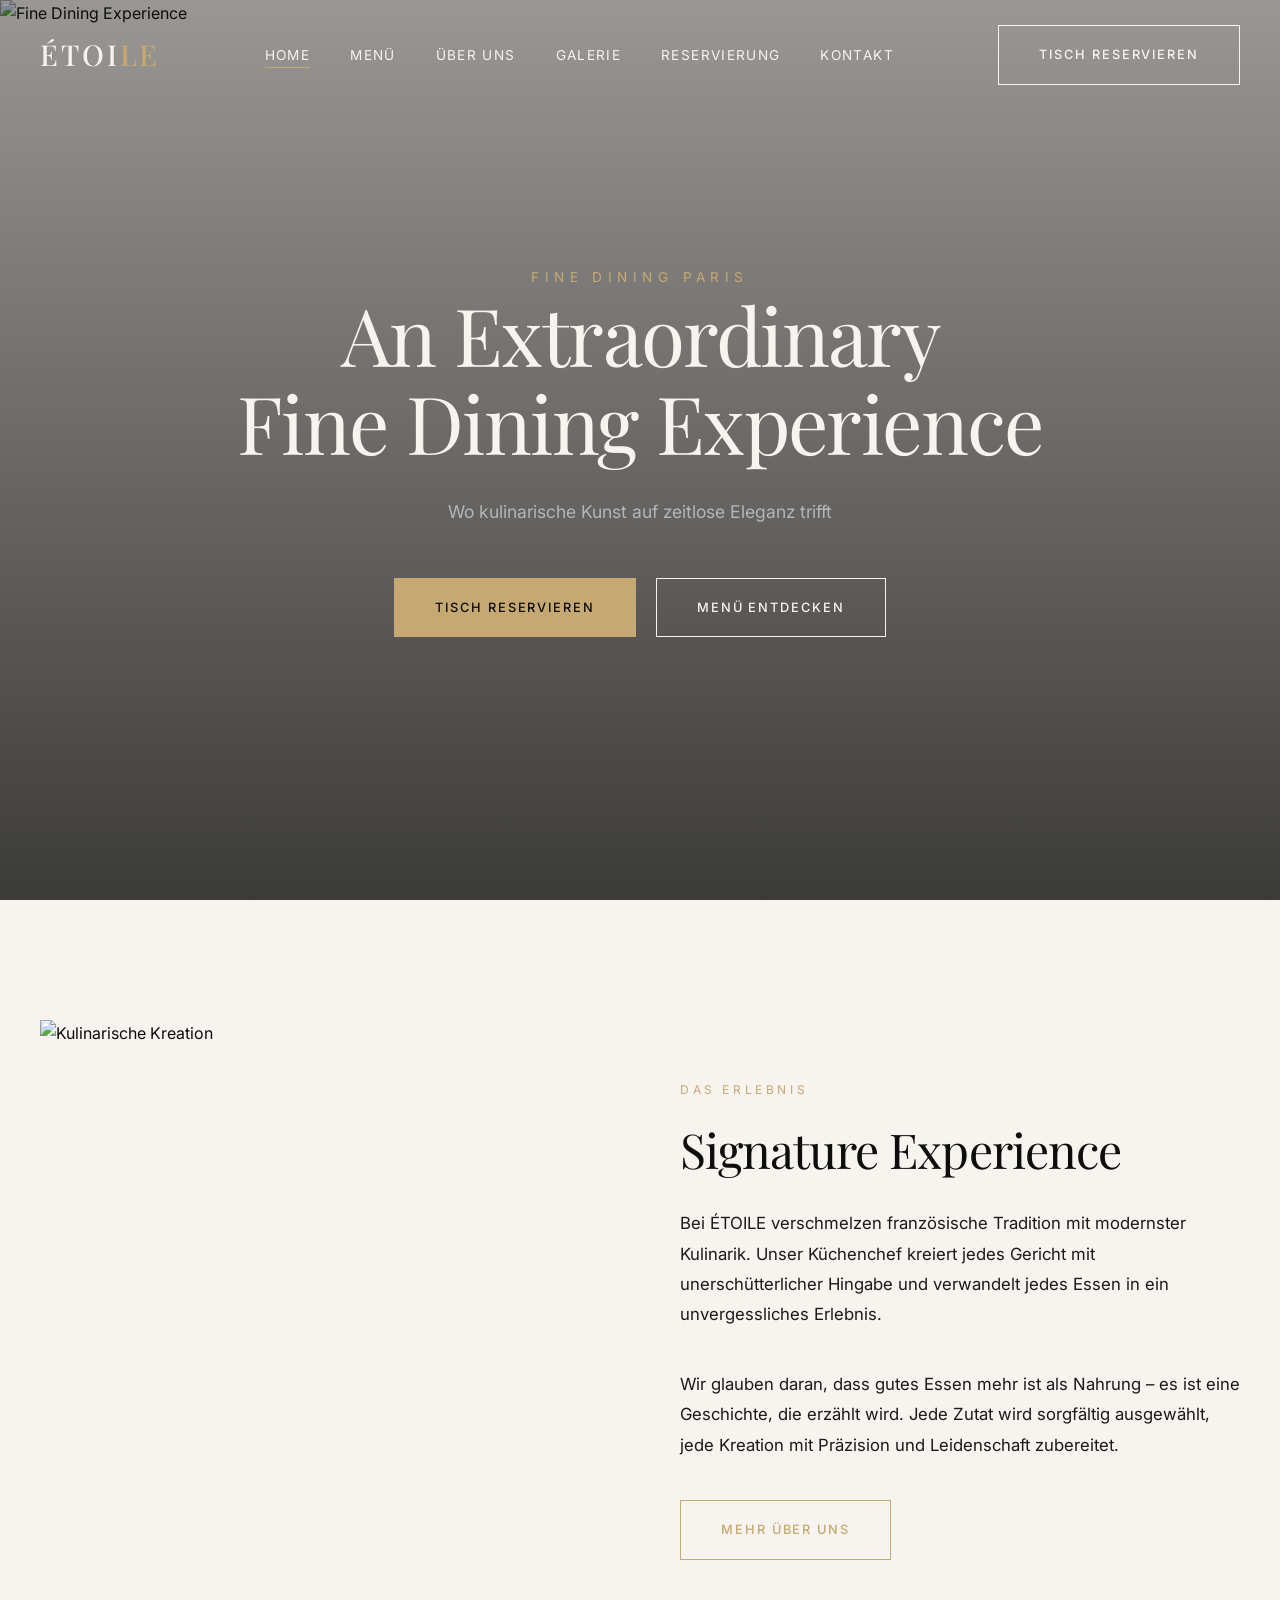
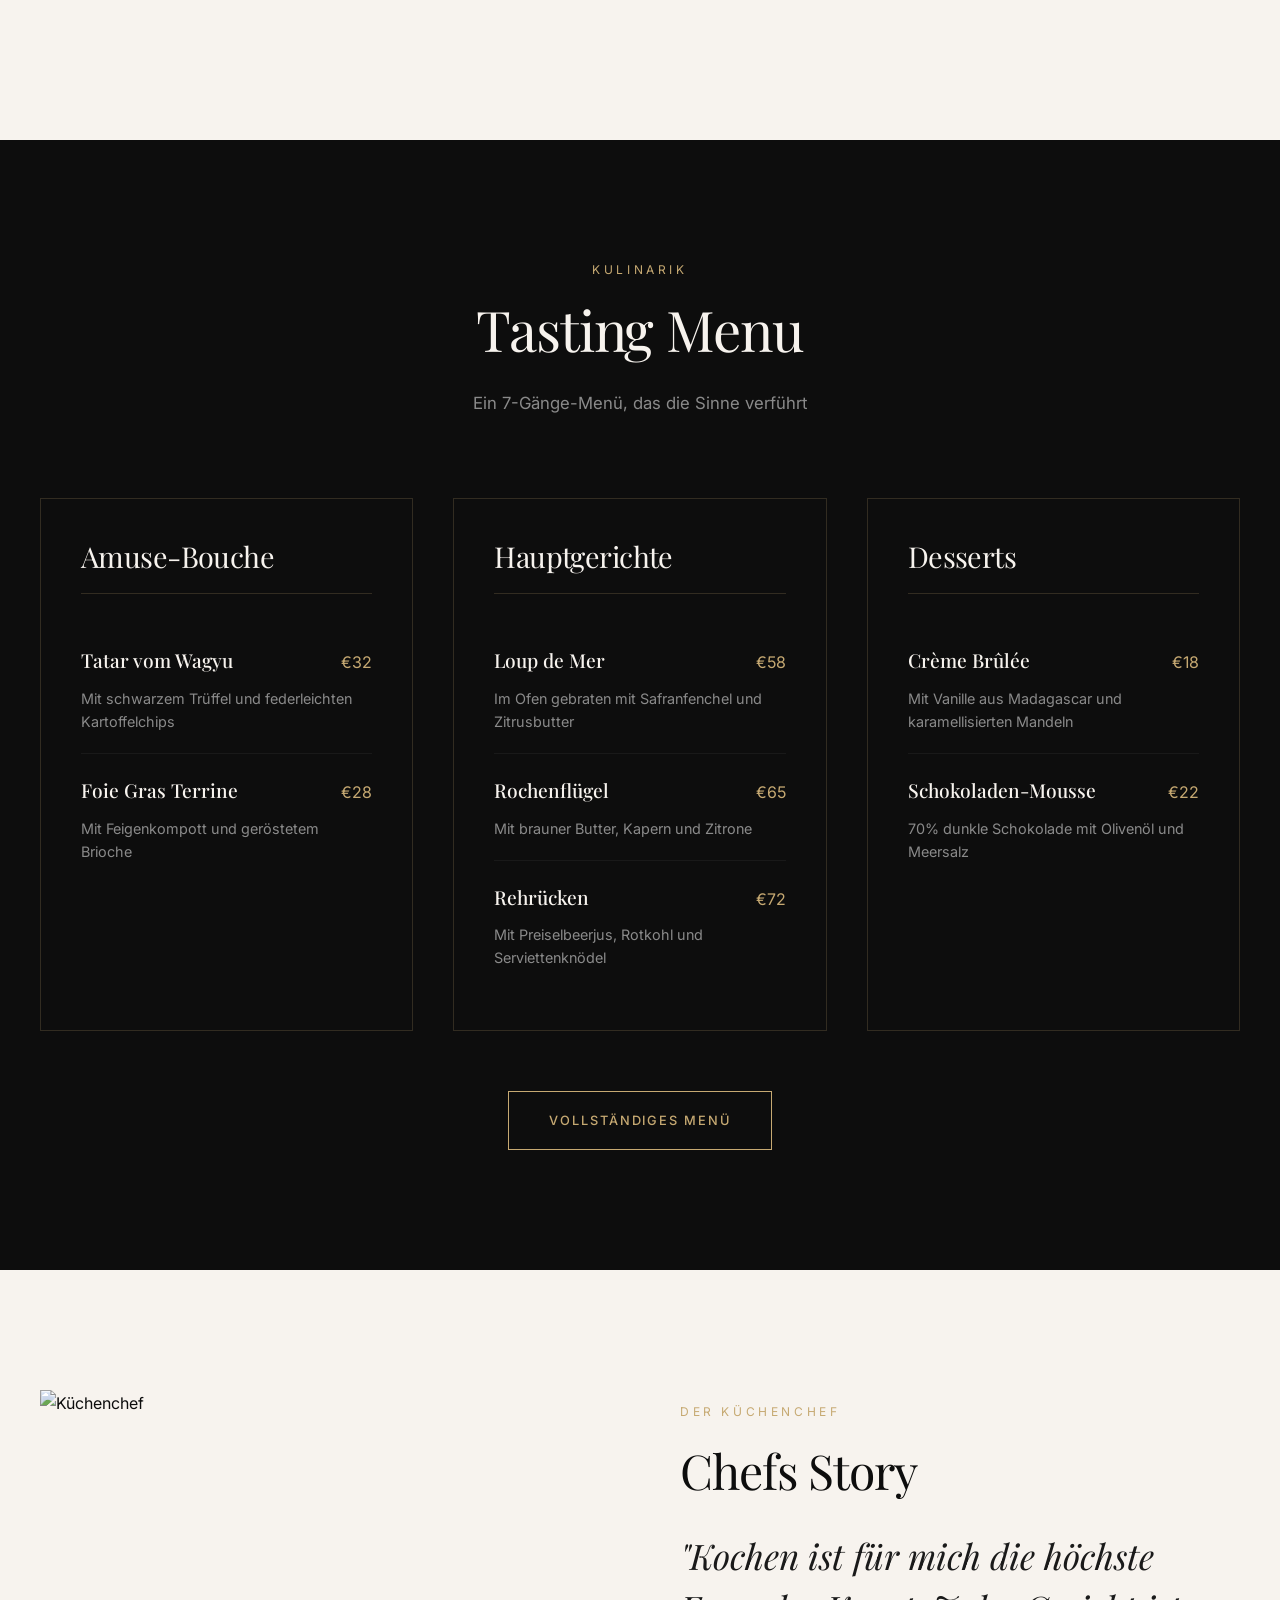
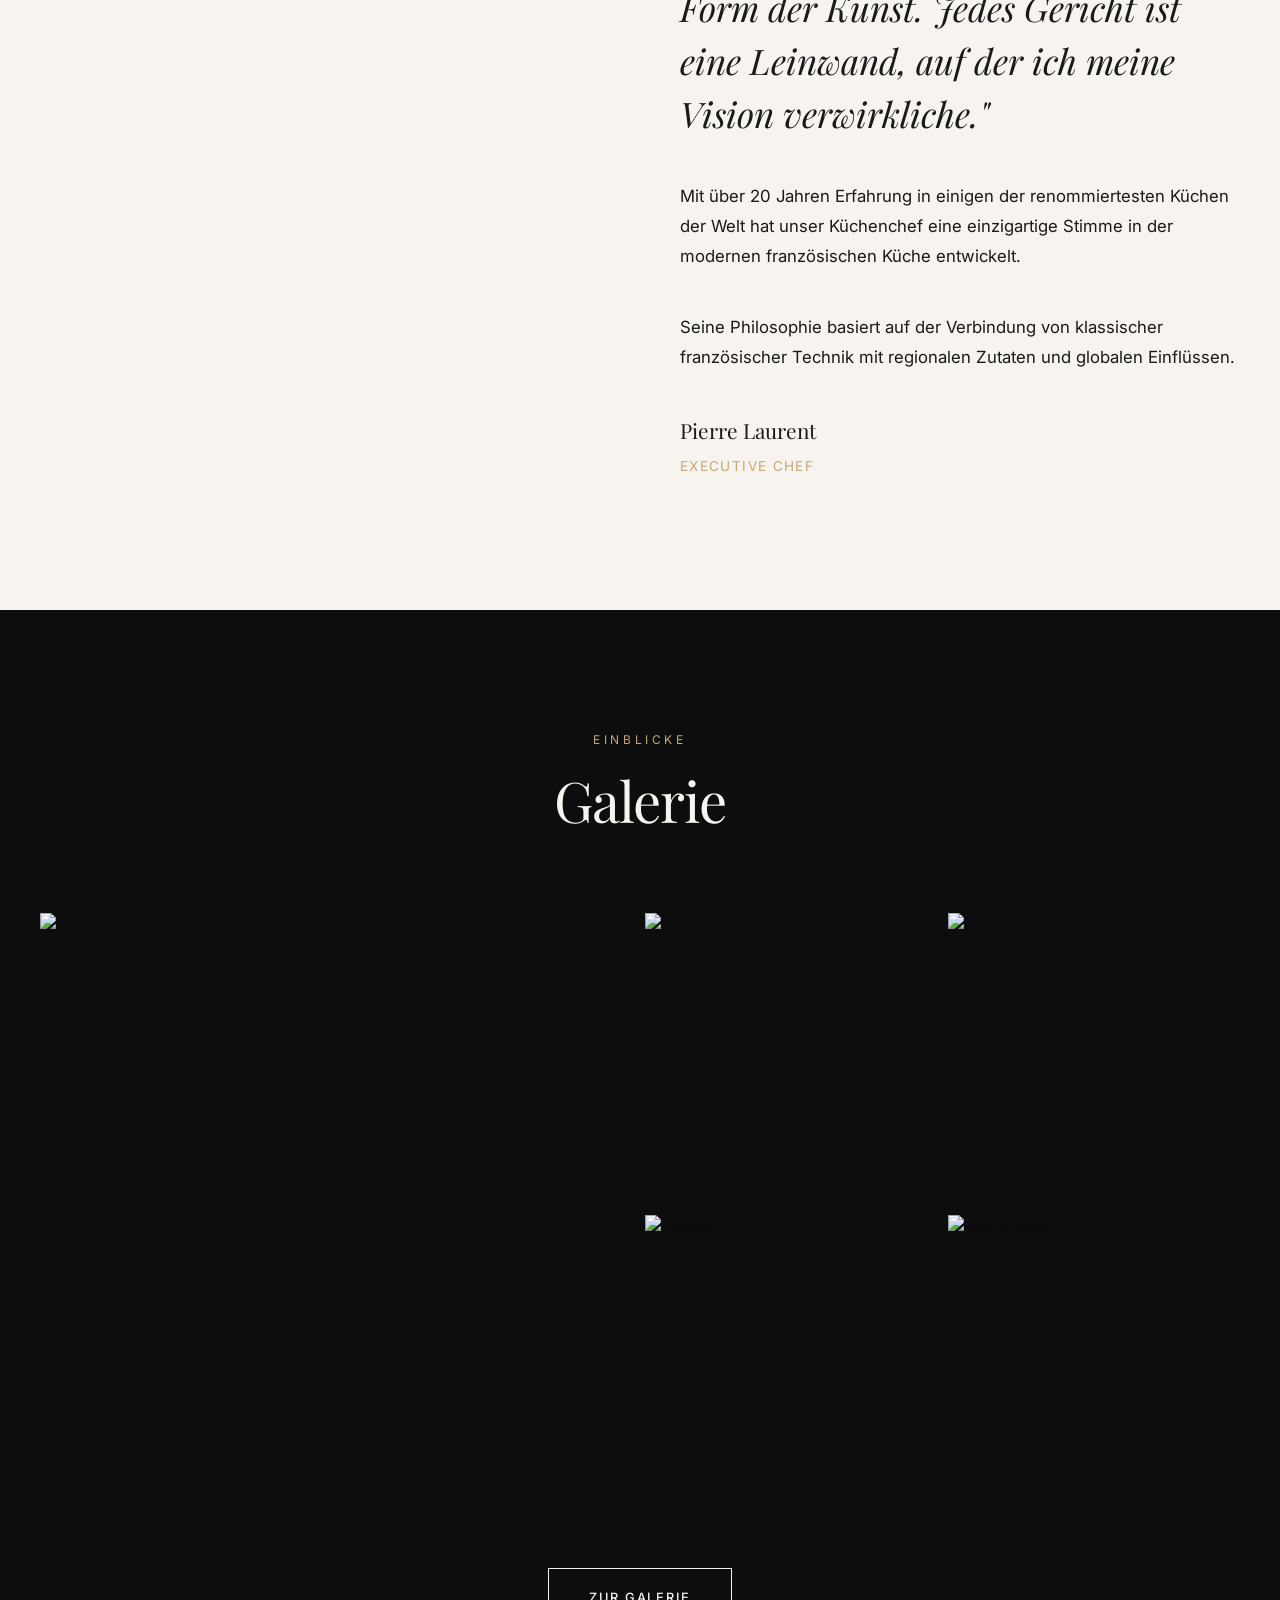
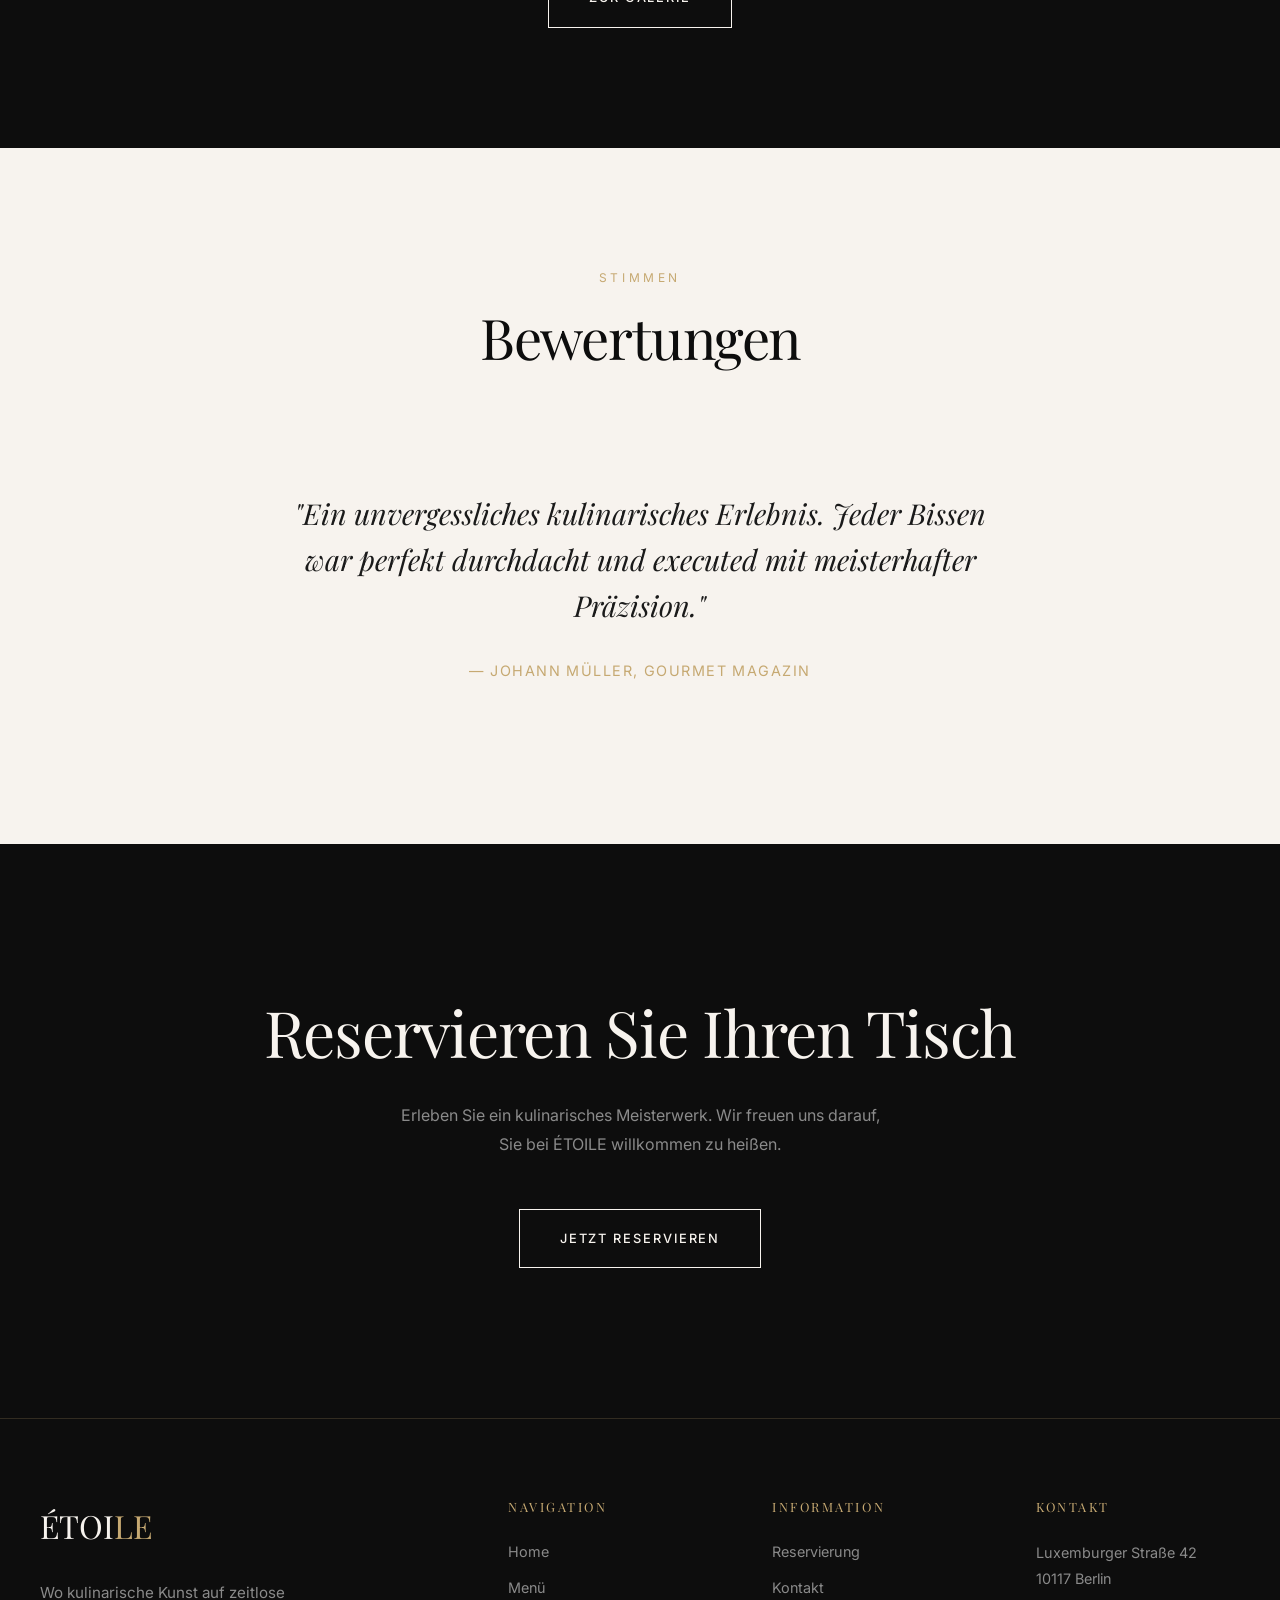
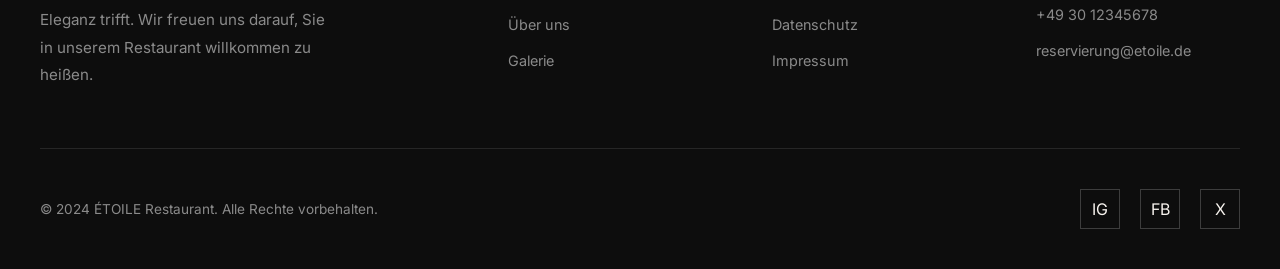
==== index.html @ 7e4360a0 "Initial commit - ÉTOILE Fine Dining Website" ====
<!DOCTYPE html>
<html lang="de">
<head>
  <meta charset="UTF-8">
  <meta name="viewport" content="width=device-width, initial-scale=1.0">
  <title>ÉTOILE | Fine Dining Restaurant</title>
  <meta name="description" content="Erleben Sie ein außergewöhnliches kulinarisches Erlebnis bei ÉTOILE - dem ultimativen Fine Dining Restaurant.">
  <link rel="stylesheet" href="css/style.css">
  <link rel="icon" href="data:image/svg+xml,<svg xmlns='http://www.w3.org/2000/svg' viewBox='0 0 100 100'><text y='.9em' font-size='90'>⭐</text></svg>">
</head>
<body>
  <!-- Navigation -->
  <nav class="nav">
    <div class="container">
      <div class="nav-inner">
        <a href="index.html" class="nav-logo">ÉTOI<span>LE</span></a>
        <ul class="nav-links">
          <li><a href="index.html" class="active">Home</a></li>
          <li><a href="menu.html">Menü</a></li>
          <li><a href="about.html">Über uns</a></li>
          <li><a href="gallery.html">Galerie</a></li>
          <li><a href="reservation.html">Reservierung</a></li>
          <li><a href="contact.html">Kontakt</a></li>
        </ul>
        <div class="nav-cta">
          <a href="reservation.html" class="btn btn-outline-light">Tisch reservieren</a>
          <button class="nav-toggle" aria-label="Menü öffnen">
            <span></span>
            <span></span>
            <span></span>
          </button>
        </div>
      </div>
    </div>
  </nav>

  <!-- Hero Section -->
  <section class="hero">
    <div class="hero-bg">
      <img src="https://images.unsplash.com/photo-1414235077428-338989a2e8c0?w=1920&q=80" alt="Fine Dining Experience">
      <div class="hero-overlay"></div>
    </div>
    <div class="hero-content">
      <span class="hero-subtitle">Fine Dining Paris</span>
      <h1 class="hero-title">An Extraordinary<br>Fine Dining Experience</h1>
      <p class="hero-text">Wo kulinarische Kunst auf zeitlose Eleganz trifft</p>
      <div class="hero-buttons">
        <a href="reservation.html" class="btn btn-primary">Tisch reservieren</a>
        <a href="menu.html" class="btn btn-outline-light">Menü entdecken</a>
      </div>
    </div>
  </section>

  <!-- Signature Experience Section -->
  <section class="signature section">
    <div class="container">
      <div class="signature-grid">
        <div class="signature-image fade-in">
          <img src="https://images.unsplash.com/photo-1559339352-11d035aa65de?w=800&q=80" alt="Kulinarische Kreation">
        </div>
        <div class="signature-content">
          <span class="signature-label fade-in stagger-1">Das Erlebnis</span>
          <h2 class="signature-title fade-in stagger-2">Signature Experience</h2>
          <p class="signature-text fade-in stagger-3">
            Bei ÉTOILE verschmelzen französische Tradition mit modernster Kulinarik. 
            Unser Küchenchef kreiert jedes Gericht mit unerschütterlicher Hingabe 
            und verwandelt jedes Essen in ein unvergessliches Erlebnis.
          </p>
          <p class="signature-text fade-in stagger-4">
            Wir glauben daran, dass gutes Essen mehr ist als Nahrung – es ist 
            eine Geschichte, die erzählt wird. Jede Zutat wird sorgfältig ausgewählt, 
            jede Kreation mit Präzision und Leidenschaft zubereitet.
          </p>
          <a href="about.html" class="btn btn-outline fade-in stagger-5">Mehr über uns</a>
        </div>
      </div>
    </div>
  </section>

  <!-- Tasting Menu Section -->
  <section class="menu-section section">
    <div class="container">
      <div class="section-header">
        <span class="section-label">Kulinarik</span>
        <h2 class="section-title">Tasting Menu</h2>
        <p class="section-desc">Ein 7-Gänge-Menü, das die Sinne verführt</p>
      </div>
      <div class="menu-grid">
        <div class="menu-category fade-in">
          <h3 class="menu-category-title">Amuse-Bouche</h3>
          <div class="menu-item">
            <div class="menu-item-header">
              <span class="menu-item-name">Tatar vom Wagyu</span>
              <span class="menu-item-price">€32</span>
            </div>
            <p class="menu-item-desc">Mit schwarzem Trüffel und federleichten Kartoffelchips</p>
          </div>
          <div class="menu-item">
            <div class="menu-item-header">
              <span class="menu-item-name">Foie Gras Terrine</span>
              <span class="menu-item-price">€28</span>
            </div>
            <p class="menu-item-desc">Mit Feigenkompott und geröstetem Brioche</p>
          </div>
        </div>
        <div class="menu-category fade-in stagger-1">
          <h3 class="menu-category-title">Hauptgerichte</h3>
          <div class="menu-item">
            <div class="menu-item-header">
              <span class="menu-item-name">Loup de Mer</span>
              <span class="menu-item-price">€58</span>
            </div>
            <p class="menu-item-desc">Im Ofen gebraten mit Safranfenchel und Zitrusbutter</p>
          </div>
          <div class="menu-item">
            <div class="menu-item-header">
              <span class="menu-item-name">Rochenflügel</span>
              <span class="menu-item-price">€65</span>
            </div>
            <p class="menu-item-desc">Mit brauner Butter, Kapern und Zitrone</p>
          </div>
          <div class="menu-item">
            <div class="menu-item-header">
              <span class="menu-item-name">Rehrücken</span>
              <span class="menu-item-price">€72</span>
            </div>
            <p class="menu-item-desc">Mit Preiselbeerjus, Rotkohl und Serviettenknödel</p>
          </div>
        </div>
        <div class="menu-category fade-in stagger-2">
          <h3 class="menu-category-title">Desserts</h3>
          <div class="menu-item">
            <div class="menu-item-header">
              <span class="menu-item-name">Crème Brûlée</span>
              <span class="menu-item-price">€18</span>
            </div>
            <p class="menu-item-desc">Mit Vanille aus Madagascar und karamellisierten Mandeln</p>
          </div>
          <div class="menu-item">
            <div class="menu-item-header">
              <span class="menu-item-name">Schokoladen-Mousse</span>
              <span class="menu-item-price">€22</span>
            </div>
            <p class="menu-item-desc">70% dunkle Schokolade mit Olivenöl und Meersalz</p>
          </div>
        </div>
      </div>
      <div class="text-center" style="margin-top: 60px;">
        <a href="menu.html" class="btn btn-outline">Vollständiges Menü</a>
      </div>
    </div>
  </section>

  <!-- Chef's Story Section -->
  <section class="chef section">
    <div class="container">
      <div class="chef-grid">
        <div class="chef-image fade-in">
          <img src="https://images.unsplash.com/photo-1577219491135-ce391730fb2c?w=800&q=80" alt="Küchenchef">
        </div>
        <div class="chef-content">
          <span class="signature-label fade-in stagger-1">Der Küchenchef</span>
          <h2 class="signature-title fade-in stagger-2">Chefs Story</h2>
          <blockquote class="chef-quote fade-in stagger-3">
            "Kochen ist für mich die höchste Form der Kunst. Jedes Gericht ist 
            eine Leinwand, auf der ich meine Vision verwirkliche."
          </blockquote>
          <p class="signature-text fade-in stagger-4">
            Mit über 20 Jahren Erfahrung in einigen der renommiertesten 
            Küchen der Welt hat unser Küchenchef eine einzigartige Stimme 
            in der modernen französischen Küche entwickelt.
          </p>
          <p class="signature-text fade-in stagger-5">
            Seine Philosophie basiert auf der Verbindung von klassischer 
            französischer Technik mit regionalen Zutaten und globalen Einflüssen.
          </p>
          <div class="fade-in stagger-5">
            <p class="chef-name">Pierre Laurent</p>
            <p class="chef-title">Executive Chef</p>
          </div>
        </div>
      </div>
    </div>
  </section>

  <!-- Gallery Preview Section -->
  <section class="gallery-preview section">
    <div class="container">
      <div class="section-header">
        <span class="section-label">Einblicke</span>
        <h2 class="section-title" style="color: var(--color-cream);">Galerie</h2>
      </div>
      <div class="gallery-grid">
        <div class="gallery-item fade-in">
          <img src="https://images.unsplash.com/photo-1504674900247-0877df9cc836?w=600&q=80" alt="Gourmet Gericht">
          <div class="gallery-overlay"></div>
        </div>
        <div class="gallery-item fade-in stagger-1">
          <img src="https://images.unsplash.com/photo-1467003909585-2f8a72700288?w=600&q=80" alt="Kulinarische Kreation">
          <div class="gallery-overlay"></div>
        </div>
        <div class="gallery-item fade-in stagger-2">
          <img src="https://images.unsplash.com/photo-1476224203421-9ac39bcb3327?w=600&q=80" alt="Restaurant Interior">
          <div class="gallery-overlay"></div>
        </div>
        <div class="gallery-item fade-in stagger-3">
          <img src="https://images.unsplash.com/photo-1482049016gy-87c7b0a0dce7?w=600&q=80" alt="Dessert">
          <div class="gallery-overlay"></div>
        </div>
        <div class="gallery-item fade-in stagger-4">
          <img src="https://images.unsplash.com/photo-1550966871-3ed3cdb5ed0c?w=600&q=80" alt="Weinauswahl">
          <div class="gallery-overlay"></div>
        </div>
      </div>
      <div class="text-center" style="margin-top: 60px;">
        <a href="gallery.html" class="btn btn-outline-light">Zur Galerie</a>
      </div>
    </div>
  </section>

  <!-- Testimonials Section -->
  <section class="testimonials section">
    <div class="container">
      <div class="section-header">
        <span class="section-label">Stimmen</span>
        <h2 class="section-title">Bewertungen</h2>
      </div>
      <div class="testimonial-slider">
        <div class="testimonial-item">
          <p class="testimonial-text">
            "Ein unvergessliches kulinarisches Erlebnis. Jeder Bissen war 
            perfekt durchdacht und executed mit meisterhafter Präzision."
          </p>
          <p class="testimonial-author">— Johann Müller, Gourmet Magazin</p>
        </div>
        <div class="testimonial-item">
          <p class="testimonial-text">
            "ÉTOILE setzt neue Maßstäbe in der deutschen Fine-Dining-Szene. 
            Die Kombination aus Tradition und Innovation ist beeindruckend."
          </p>
          <p class="testimonial-author">— Sarah Chen, Feinschmecker</p>
        </div>
        <div class="testimonial-item">
          <p class="testimonial-text">
            "Der beste Restaurantbesuch meines Lebens. Das Team um Pierre Laurent 
            versteht es, Gäste zu verzaubern."
          </p>
          <p class="testimonial-author">— Marcus Weber, Sterne-Kritiker</p>
        </div>
      </div>
    </div>
  </section>

  <!-- CTA Section -->
  <section class="cta-section">
    <div class="container">
      <div class="fade-in">
        <h2 class="cta-title">Reservieren Sie Ihren Tisch</h2>
        <p class="cta-text">
          Erleben Sie ein kulinarisches Meisterwerk. Wir freuen uns darauf, 
          Sie bei ÉTOILE willkommen zu heißen.
        </p>
        <a href="reservation.html" class="btn btn-outline-light">Jetzt reservieren</a>
      </div>
    </div>
  </section>

  <!-- Footer -->
  <footer class="footer">
    <div class="container">
      <div class="footer-grid">
        <div class="footer-about">
          <div class="footer-logo">ÉTOI<span>LE</span></div>
          <p class="footer-desc">
            Wo kulinarische Kunst auf zeitlose Eleganz trifft. Wir freuen 
            uns darauf, Sie in unserem Restaurant willkommen zu heißen.
          </p>
        </div>
        <div class="footer-links">
          <h4 class="footer-title">Navigation</h4>
          <ul>
            <li><a href="index.html">Home</a></li>
            <li><a href="menu.html">Menü</a></li>
            <li><a href="about.html">Über uns</a></li>
            <li><a href="gallery.html">Galerie</a></li>
          </ul>
        </div>
        <div class="footer-links">
          <h4 class="footer-title">Information</h4>
          <ul>
            <li><a href="reservation.html">Reservierung</a></li>
            <li><a href="contact.html">Kontakt</a></li>
            <li><a href="#">Datenschutz</a></li>
            <li><a href="#">Impressum</a></li>
          </ul>
        </div>
        <div class="footer-contact">
          <h4 class="footer-title">Kontakt</h4>
          <p>Luxemburger Straße 42<br>10117 Berlin</p>
          <p>+49 30 12345678</p>
          <p>reservierung@etoile.de</p>
        </div>
      </div>
      <div class="footer-bottom">
        <p class="footer-copyright">© 2024 ÉTOILE Restaurant. Alle Rechte vorbehalten.</p>
        <div class="footer-social">
          <a href="#" aria-label="Instagram">IG</a>
          <a href="#" aria-label="Facebook">FB</a>
          <a href="#" aria-label="Twitter">X</a>
        </div>
      </div>
    </div>
  </footer>

  <script src="js/main.js"></script>
</body>
</html>
---- css/style.css ----
/* ============================================
   ÉTOILE - Luxury Fine Dining Restaurant
   Ultra-Premium Editorial Design
   ============================================ */

/* Google Fonts Import */
@import url('https://fonts.googleapis.com/css2?family=Cormorant+Garamond:ital,wght@0,300;0,400;0,500;0,600;0,700;1,400;1,500&family=Playfair+Display:ital,wght@0,400;0,500;0,600;0,700;1,400&family=Inter:wght@300;400;500;600&family=Manrope:wght@300;400;500;600&display=swap');

/* ============================================
   CSS VARIABLES
   ============================================ */
:root {
  /* Colors */
  --color-cream: #F7F3EE;
  --color-black: #0D0D0D;
  --color-gold: #C6A972;
  --color-gold-light: #D4BC8E;
  --color-gold-dark: #A68B5B;
  --color-charcoal: #1A1A1A;
  --color-charcoal-light: #2A2A2A;
  --color-white: #FFFFFF;
  --color-gray: #8A8A8A;
  --color-gray-light: #B5B5B5;
  
  /* Typography */
  --font-headline: 'Playfair Display', 'Cormorant Garamond', Georgia, serif;
  --font-body: 'Inter', 'Manrope', sans-serif;
  
  /* Spacing */
  --section-padding: 120px;
  --section-padding-sm: 80px;
  --container-width: 1400px;
  --container-padding: 40px;
  
  /* Transitions */
  --transition-slow: 0.8s cubic-bezier(0.25, 0.46, 0.45, 0.94);
  --transition-medium: 0.5s cubic-bezier(0.25, 0.46, 0.45, 0.94);
  --transition-fast: 0.3s ease;
  
  /* Z-index */
  --z-nav: 1000;
  --z-overlay: 900;
  --z-modal: 800;
}

/* ============================================
   RESET & BASE
   ============================================ */
*, *::before, *::after {
  margin: 0;
  padding: 0;
  box-sizing: border-box;
}

html {
  scroll-behavior: smooth;
  font-size: 16px;
}

body {
  font-family: var(--font-body);
  background-color: var(--color-cream);
  color: var(--color-black);
  line-height: 1.7;
  font-weight: 400;
  overflow-x: hidden;
  -webkit-font-smoothing: antialiased;
  -moz-osx-font-smoothing: grayscale;
}

a {
  text-decoration: none;
  color: inherit;
  transition: var(--transition-fast);
}

ul, ol {
  list-style: none;
}

img {
  max-width: 100%;
  height: auto;
  display: block;
}

button, input, textarea, select {
  font-family: inherit;
  font-size: inherit;
  border: none;
  outline: none;
  background: none;
  cursor: pointer;
}

/* ============================================
   TYPOGRAPHY
   ============================================ */
h1, h2, h3, h4, h5, h6 {
  font-family: var(--font-headline);
  font-weight: 400;
  line-height: 1.2;
  letter-spacing: -0.02em;
}

h1 {
  font-size: clamp(3rem, 8vw, 6rem);
  font-weight: 400;
}

h2 {
  font-size: clamp(2rem, 5vw, 3.5rem);
}

h3 {
  font-size: clamp(1.5rem, 3vw, 2rem);
}

h4 {
  font-size: 1.5rem;
}

p {
  font-size: 1rem;
  line-height: 1.8;
  color: var(--color-charcoal);
}

.text-gold {
  color: var(--color-gold);
}

.text-center {
  text-align: center;
}

.text-uppercase {
  text-transform: uppercase;
  letter-spacing: 0.2em;
  font-size: 0.75rem;
  font-family: var(--font-body);
  font-weight: 500;
}

/* ============================================
   LAYOUT
   ============================================ */
.container {
  width: 100%;
  max-width: var(--container-width);
  margin: 0 auto;
  padding: 0 var(--container-padding);
}

.section {
  padding: var(--section-padding) 0;
  position: relative;
}

.section-dark {
  background-color: var(--color-black);
  color: var(--color-cream);
}

.section-dark p {
  color: var(--color-gray-light);
}

/* ============================================
   NAVIGATION
   ============================================ */
.nav {
  position: fixed;
  top: 0;
  left: 0;
  width: 100%;
  z-index: var(--z-nav);
  padding: 25px 0;
  transition: var(--transition-medium);
}

.nav.scrolled {
  background-color: rgba(13, 13, 13, 0.95);
  backdrop-filter: blur(20px);
  padding: 15px 0;
}

.nav-inner {
  display: flex;
  justify-content: space-between;
  align-items: center;
}

.nav-logo {
  font-family: var(--font-headline);
  font-size: 1.8rem;
  font-weight: 500;
  letter-spacing: 0.1em;
  color: var(--color-cream);
}

.nav-logo span {
  color: var(--color-gold);
}

.nav-links {
  display: flex;
  gap: 40px;
}

.nav-links a {
  color: var(--color-cream);
  font-size: 0.85rem;
  font-weight: 400;
  letter-spacing: 0.1em;
  text-transform: uppercase;
  position: relative;
  padding: 5px 0;
}

.nav-links a::after {
  content: '';
  position: absolute;
  bottom: 0;
  left: 0;
  width: 0;
  height: 1px;
  background-color: var(--color-gold);
  transition: var(--transition-medium);
}

.nav-links a:hover::after,
.nav-links a.active::after {
  width: 100%;
}

.nav-cta {
  display: flex;
  align-items: center;
  gap: 20px;
}

.nav-toggle {
  display: none;
  flex-direction: column;
  gap: 6px;
  padding: 10px;
}

.nav-toggle span {
  width: 25px;
  height: 1px;
  background-color: var(--color-cream);
  transition: var(--transition-fast);
}

/* ============================================
   BUTTONS
   ============================================ */
.btn {
  display: inline-flex;
  align-items: center;
  justify-content: center;
  padding: 18px 40px;
  font-size: 0.8rem;
  font-weight: 500;
  letter-spacing: 0.15em;
  text-transform: uppercase;
  border-radius: 0;
  transition: var(--transition-medium);
  position: relative;
  overflow: hidden;
}

.btn-primary {
  background-color: var(--color-gold);
  color: var(--color-black);
  border: 1px solid var(--color-gold);
}

.btn-primary:hover {
  background-color: transparent;
  color: var(--color-gold);
}

.btn-outline {
  background-color: transparent;
  color: var(--color-gold);
  border: 1px solid var(--color-gold);
}

.btn-outline:hover {
  background-color: var(--color-gold);
  color: var(--color-black);
}

.btn-outline-light {
  background-color: transparent;
  color: var(--color-cream);
  border: 1px solid var(--color-cream);
}

.btn-outline-light:hover {
  background-color: var(--color-cream);
  color: var(--color-black);
}

/* ============================================
   HERO SECTION
   ============================================ */
.hero {
  height: 100vh;
  min-height: 700px;
  position: relative;
  display: flex;
  align-items: center;
  justify-content: center;
  overflow: hidden;
}

.hero-bg {
  position: absolute;
  top: 0;
  left: 0;
  width: 100%;
  height: 100%;
  z-index: -1;
}

.hero-bg img {
  width: 100%;
  height: 100%;
  object-fit: cover;
}

.hero-overlay {
  position: absolute;
  top: 0;
  left: 0;
  width: 100%;
  height: 100%;
  background: linear-gradient(
    180deg,
    rgba(13, 13, 13, 0.4) 0%,
    rgba(13, 13, 13, 0.6) 50%,
    rgba(13, 13, 13, 0.8) 100%
  );
}

.hero-content {
  text-align: center;
  color: var(--color-cream);
  max-width: 900px;
  padding: 0 20px;
}

.hero-subtitle {
  font-size: 0.85rem;
  letter-spacing: 0.4em;
  text-transform: uppercase;
  color: var(--color-gold);
  margin-bottom: 20px;
  opacity: 0;
  transform: translateY(30px);
  animation: fadeInUp 1s ease forwards;
  animation-delay: 0.3s;
}

.hero-title {
  font-size: clamp(2.5rem, 7vw, 5rem);
  font-weight: 400;
  line-height: 1.1;
  margin-bottom: 30px;
  opacity: 0;
  transform: translateY(30px);
  animation: fadeInUp 1s ease forwards;
  animation-delay: 0.5s;
}

.hero-text {
  font-size: 1.1rem;
  color: var(--color-gray-light);
  margin-bottom: 50px;
  opacity: 0;
  transform: translateY(30px);
  animation: fadeInUp 1s ease forwards;
  animation-delay: 0.7s;
}

.hero-buttons {
  display: flex;
  gap: 20px;
  justify-content: center;
  opacity: 0;
  transform: translateY(30px);
  animation: fadeInUp 1s ease forwards;
  animation-delay: 0.9s;
}

@keyframes fadeInUp {
  to {
    opacity: 1;
    transform: translateY(0);
  }
}

/* ============================================
   SECTION HEADERS
   ============================================ */
.section-header {
  text-align: center;
  max-width: 700px;
  margin: 0 auto 80px;
}

.section-label {
  font-size: 0.75rem;
  letter-spacing: 0.3em;
  text-transform: uppercase;
  color: var(--color-gold);
  margin-bottom: 15px;
  display: block;
}

.section-title {
  margin-bottom: 25px;
}

.section-desc {
  color: var(--color-gray);
  font-size: 1.05rem;
}

/* ============================================
   DIVIDER
   ============================================ */
.divider {
  width: 60px;
  height: 1px;
  background-color: var(--color-gold);
  margin: 30px auto;
}

.divider-light {
  background-color: rgba(198, 169, 114, 0.3);
}

/* ============================================
   SIGNATURE EXPERIENCE
   ============================================ */
.signature {
  background-color: var(--color-cream);
}

.signature-grid {
  display: grid;
  grid-template-columns: 1fr 1fr;
  gap: 80px;
  align-items: center;
}

.signature-image {
  position: relative;
  overflow: hidden;
}

.signature-image img {
  width: 100%;
  height: 600px;
  object-fit: cover;
  transition: var(--transition-slow);
}

.signature-image:hover img {
  transform: scale(1.05);
}

.signature-content {
  padding: 40px 0;
}

.signature-label {
  font-size: 0.75rem;
  letter-spacing: 0.3em;
  text-transform: uppercase;
  color: var(--color-gold);
  margin-bottom: 20px;
  display: block;
}

.signature-title {
  font-size: clamp(2rem, 4vw, 3rem);
  margin-bottom: 30px;
}

.signature-text {
  color: var(--color-charcoal);
  margin-bottom: 40px;
  font-size: 1.05rem;
}

/* ============================================
   MENU SECTION
   ============================================ */
.menu-section {
  background-color: var(--color-black);
  color: var(--color-cream);
}

.menu-grid {
  display: grid;
  grid-template-columns: repeat(3, 1fr);
  gap: 40px;
}

.menu-category {
  padding: 40px;
  border: 1px solid rgba(198, 169, 114, 0.2);
  transition: var(--transition-medium);
}

.menu-category:hover {
  border-color: var(--color-gold);
}

.menu-category-title {
  font-family: var(--font-headline);
  font-size: 1.8rem;
  margin-bottom: 30px;
  padding-bottom: 20px;
  border-bottom: 1px solid rgba(198, 169, 114, 0.2);
}

.menu-item {
  padding: 20px 0;
  border-bottom: 1px solid rgba(255, 255, 255, 0.05);
}

.menu-item:last-child {
  border-bottom: none;
}

.menu-item-header {
  display: flex;
  justify-content: space-between;
  align-items: baseline;
  margin-bottom: 10px;
}

.menu-item-name {
  font-family: var(--font-headline);
  font-size: 1.2rem;
  font-weight: 500;
}

.menu-item-price {
  color: var(--color-gold);
  font-size: 1rem;
}

.menu-item-desc {
  font-size: 0.9rem;
  color: var(--color-gray);
  line-height: 1.6;
}

/* ============================================
   CHEF SECTION
   ============================================ */
.chef {
  background-color: var(--color-cream);
}

.chef-grid {
  display: grid;
  grid-template-columns: 1fr 1fr;
  gap: 80px;
  align-items: center;
}

.chef-image {
  position: relative;
}

.chef-image img {
  width: 100%;
  height: 700px;
  object-fit: cover;
  filter: grayscale(30%);
}

.chef-quote {
  font-family: var(--font-headline);
  font-size: clamp(1.5rem, 3vw, 2.2rem);
  font-style: italic;
  line-height: 1.5;
  margin-bottom: 40px;
  color: var(--color-charcoal);
}

.chef-name {
  font-family: var(--font-headline);
  font-size: 1.3rem;
  margin-bottom: 5px;
}

.chef-title {
  font-size: 0.85rem;
  color: var(--color-gold);
  letter-spacing: 0.1em;
  text-transform: uppercase;
}

/* ============================================
   GALLERY PREVIEW
   ============================================ */
.gallery-preview {
  background-color: var(--color-black);
}

.gallery-grid {
  display: grid;
  grid-template-columns: repeat(4, 1fr);
  gap: 10px;
}

.gallery-item {
  position: relative;
  overflow: hidden;
  aspect-ratio: 1;
}

.gallery-item:nth-child(1) {
  grid-column: span 2;
  grid-row: span 2;
}

.gallery-item img {
  width: 100%;
  height: 100%;
  object-fit: cover;
  transition: var(--transition-slow);
}

.gallery-item:hover img {
  transform: scale(1.1);
}

.gallery-overlay {
  position: absolute;
  top: 0;
  left: 0;
  width: 100%;
  height: 100%;
  background: rgba(13, 13, 13, 0.5);
  opacity: 0;
  transition: var(--transition-medium);
}

.gallery-item:hover .gallery-overlay {
  opacity: 1;
}

/* ============================================
   TESTIMONIALS
   ============================================ */
.testimonials {
  background-color: var(--color-cream);
}

.testimonial-slider {
  max-width: 800px;
  margin: 0 auto;
  text-align: center;
}

.testimonial-item {
  padding: 40px;
}

.testimonial-text {
  font-family: var(--font-headline);
  font-size: clamp(1.3rem, 2.5vw, 1.8rem);
  font-style: italic;
  line-height: 1.6;
  margin-bottom: 30px;
  color: var(--color-charcoal);
}

.testimonial-author {
  font-size: 0.9rem;
  color: var(--color-gold);
  letter-spacing: 0.1em;
  text-transform: uppercase;
}

/* ============================================
   CTA SECTION
   ============================================ */
.cta-section {
  background-color: var(--color-black);
  color: var(--color-cream);
  text-align: center;
  padding: 150px 0;
}

.cta-title {
  font-size: clamp(2.5rem, 5vw, 4rem);
  margin-bottom: 30px;
}

.cta-text {
  color: var(--color-gray);
  margin-bottom: 50px;
  max-width: 500px;
  margin-left: auto;
  margin-right: auto;
}

/* ============================================
   FOOTER
   ============================================ */
.footer {
  background-color: var(--color-black);
  color: var(--color-cream);
  padding: 80px 0 40px;
  border-top: 1px solid rgba(198, 169, 114, 0.2);
}

.footer-grid {
  display: grid;
  grid-template-columns: 2fr 1fr 1fr 1fr;
  gap: 60px;
  margin-bottom: 60px;
}

.footer-logo {
  font-family: var(--font-headline);
  font-size: 2rem;
  margin-bottom: 25px;
}

.footer-logo span {
  color: var(--color-gold);
}

.footer-desc {
  color: var(--color-gray);
  font-size: 0.95rem;
  line-height: 1.8;
  max-width: 300px;
}

.footer-title {
  font-size: 0.8rem;
  letter-spacing: 0.2em;
  text-transform: uppercase;
  color: var(--color-gold);
  margin-bottom: 25px;
}

.footer-links a {
  display: block;
  color: var(--color-gray);
  font-size: 0.9rem;
  margin-bottom: 12px;
}

.footer-links a:hover {
  color: var(--color-cream);
}

.footer-contact p {
  color: var(--color-gray);
  font-size: 0.9rem;
  margin-bottom: 10px;
}

.footer-bottom {
  padding-top: 40px;
  border-top: 1px solid rgba(255, 255, 255, 0.1);
  display: flex;
  justify-content: space-between;
  align-items: center;
}

.footer-copyright {
  color: var(--color-gray);
  font-size: 0.85rem;
}

.footer-social {
  display: flex;
  gap: 20px;
}

.footer-social a {
  width: 40px;
  height: 40px;
  border: 1px solid rgba(255, 255, 255, 0.2);
  display: flex;
  align-items: center;
  justify-content: center;
  color: var(--color-cream);
  transition: var(--transition-fast);
}

.footer-social a:hover {
  background-color: var(--color-gold);
  border-color: var(--color-gold);
  color: var(--color-black);
}

/* ============================================
   PAGE: MENU (menu.html)
   ============================================ */
.page-hero {
  height: 60vh;
  min-height: 500px;
  position: relative;
  display: flex;
  align-items: center;
  justify-content: center;
  background-color: var(--color-black);
}

.page-hero-content {
  text-align: center;
  color: var(--color-cream);
}

.page-hero-title {
  font-size: clamp(3rem, 6vw, 5rem);
}

.menu-page {
  background-color: var(--color-black);
  color: var(--color-cream);
}

.menu-full {
  padding: 100px 0;
}

.menu-section-title {
  font-family: var(--font-headline);
  font-size: 2rem;
  text-align: center;
  margin-bottom: 50px;
  color: var(--color-gold);
}

.menu-list {
  max-width: 900px;
  margin: 0 auto;
}

.menu-list-item {
  display: flex;
  justify-content: space-between;
  padding: 25px 0;
  border-bottom: 1px solid rgba(255, 255, 255, 0.1);
}

.menu-list-item:first-child {
  border-top: 1px solid rgba(255, 255, 255, 0.1);
}

.menu-list-name {
  font-family: var(--font-headline);
  font-size: 1.3rem;
}

.menu-list-desc {
  font-size: 0.9rem;
  color: var(--color-gray);
  margin-top: 8px;
}

.menu-list-price {
  font-size: 1.2rem;
  color: var(--color-gold);
  white-space: nowrap;
  margin-left: 40px;
}

/* ============================================
   PAGE: ABOUT (about.html)
   ============================================ */
.about-story {
  padding: 100px 0;
}

.about-grid {
  display: grid;
  grid-template-columns: 1fr 1fr;
  gap: 80px;
  align-items: center;
}

.about-image img {
  width: 100%;
  height: 600px;
  object-fit: cover;
}

.about-content h2 {
  margin-bottom: 30px;
}

.about-content p {
  margin-bottom: 20px;
  color: var(--color-charcoal);
}

.about-timeline {
  padding: 100px 0;
  background-color: var(--color-cream);
}

.timeline-item {
  display: flex;
  gap: 60px;
  padding: 40px 0;
  border-bottom: 1px solid rgba(0, 0, 0, 0.1);
}

.timeline-year {
  font-family: var(--font-headline);
  font-size: 2.5rem;
  color: var(--color-gold);
  min-width: 120px;
}

.timeline-content h3 {
  font-size: 1.5rem;
  margin-bottom: 15px;
}

.timeline-content p {
  color: var(--color-charcoal);
}

/* ============================================
   PAGE: GALLERY (gallery.html)
   ============================================ */
.gallery-page {
  padding: 100px 0;
  background-color: var(--color-black);
}

.gallery-masonry {
  display: grid;
  grid-template-columns: repeat(4, 1fr);
  gap: 15px;
}

.gallery-masonry-item {
  position: relative;
  overflow: hidden;
}

.gallery-masonry-item img {
  width: 100%;
  height: 100%;
  object-fit: cover;
  transition: var(--transition-slow);
}

.gallery-masonry-item:hover img {
  transform: scale(1.05);
}

.gallery-masonry-item:nth-child(1) {
  grid-column: span 2;
  grid-row: span 2;
}

.gallery-masonry-item:nth-child(4) {
  grid-row: span 2;
}

.gallery-masonry-item:nth-child(7) {
  grid-column: span 2;
}

/* ============================================
   PAGE: RESERVATION (reservation.html)
   ============================================ */
.reservation-page {
  padding: 100px 0;
  background-color: var(--color-black);
  color: var(--color-cream);
}

.reservation-container {
  max-width: 700px;
  margin: 0 auto;
}

.reservation-form {
  background-color: var(--color-charcoal);
  padding: 60px;
  border: 1px solid rgba(198, 169, 114, 0.2);
}

.form-group {
  margin-bottom: 30px;
}

.form-label {
  display: block;
  font-size: 0.8rem;
  letter-spacing: 0.1em;
  text-transform: uppercase;
  color: var(--color-gold);
  margin-bottom: 12px;
}

.form-input,
.form-select,
.form-textarea {
  width: 100%;
  padding: 18px 20px;
  background-color: var(--color-black);
  border: 1px solid rgba(255, 255, 255, 0.1);
  color: var(--color-cream);
  font-size: 1rem;
  transition: var(--transition-fast);
}

.form-input:focus,
.form-select:focus,
.form-textarea:focus {
  border-color: var(--color-gold);
  outline: none;
}

.form-input::placeholder {
  color: var(--color-gray);
}

.form-select {
  cursor: pointer;
  appearance: none;
  background-image: url("data:image/svg+xml,%3Csvg xmlns='http://www.w3.org/2000/svg' width='12' height='12' viewBox='0 0 12 12'%3E%3Cpath fill='%23C6A972' d='M6 8L1 3h10z'/%3E%3C/svg%3E");
  background-repeat: no-repeat;
  background-position: right 20px center;
}

.form-row {
  display: grid;
  grid-template-columns: 1fr 1fr;
  gap: 20px;
}

.form-submit {
  width: 100%;
  margin-top: 20px;
}

.reservation-info {
  text-align: center;
  margin-top: 60px;
}

.reservation-info p {
  color: var(--color-gray);
}

/* ============================================
   PAGE: CONTACT (contact.html)
   ============================================ */
.contact-page {
  padding: 100px 0;
  background-color: var(--color-cream);
}

.contact-grid {
  display: grid;
  grid-template-columns: 1fr 1fr;
  gap: 80px;
}

.contact-info h2 {
  margin-bottom: 30px;
}

.contact-item {
  margin-bottom: 40px;
}

.contact-label {
  font-size: 0.75rem;
  letter-spacing: 0.2em;
  text-transform: uppercase;
  color: var(--color-gold);
  margin-bottom: 10px;
  display: block;
}

.contact-value {
  font-size: 1.1rem;
  color: var(--color-charcoal);
}

.contact-map {
  height: 400px;
  background-color: var(--color-charcoal);
  display: flex;
  align-items: center;
  justify-content: center;
  color: var(--color-gray);
}

/* ============================================
   ANIMATIONS
   ============================================ */
.fade-in {
  opacity: 0;
  transform: translateY(30px);
  transition: var(--transition-slow);
}

.fade-in.visible {
  opacity: 1;
  transform: translateY(0);
}

.stagger-1 { transition-delay: 0.1s; }
.stagger-2 { transition-delay: 0.2s; }
.stagger-3 { transition-delay: 0.3s; }
.stagger-4 { transition-delay: 0.4s; }
.stagger-5 { transition-delay: 0.5s; }

/* ============================================
   RESPONSIVE
   ============================================ */
@media (max-width: 1200px) {
  :root {
    --section-padding: 80px;
  }
  
  .signature-grid,
  .chef-grid,
  .about-grid {
    gap: 50px;
  }
  
  .footer-grid {
    grid-template-columns: 1fr 1fr;
    gap: 40px;
  }
}

@media (max-width: 992px) {
  .menu-grid {
    grid-template-columns: 1fr;
  }
  
  .gallery-grid {
    grid-template-columns: repeat(2, 1fr);
  }
  
  .gallery-masonry {
    grid-template-columns: repeat(2, 1fr);
  }
  
  .gallery-masonry-item:nth-child(1) {
    grid-column: span 2;
    grid-row: span 1;
  }
}

@media (max-width: 768px) {
  :root {
    --section-padding: 60px;
    --container-padding: 20px;
  }
  
  .nav-links {
    display: none;
  }
  
  .nav-toggle {
    display: flex;
  }
  
  .signature-grid,
  .chef-grid,
  .about-grid,
  .contact-grid {
    grid-template-columns: 1fr;
  }
  
  .signature-image img,
  .chef-image img,
  .about-image img {
    height: 400px;
  }
  
  .footer-grid {
    grid-template-columns: 1fr;
  }
  
  .footer-bottom {
    flex-direction: column;
    gap: 20px;
    text-align: center;
  }
  
  .form-row {
    grid-template-columns: 1fr;
  }
  
  .menu-list-item {
    flex-direction: column;
  }
  
  .menu-list-price {
    margin-left: 0;
    margin-top: 10px;
  }
  
  .timeline-item {
    flex-direction: column;
    gap: 20px;
  }
}

@media (max-width: 480px) {
  h1 {
    font-size: 2.5rem;
  }
  
  .btn {
    padding: 15px 30px;
    font-size: 0.75rem;
  }
  
  .hero-buttons {
    flex-direction: column;
  }
}
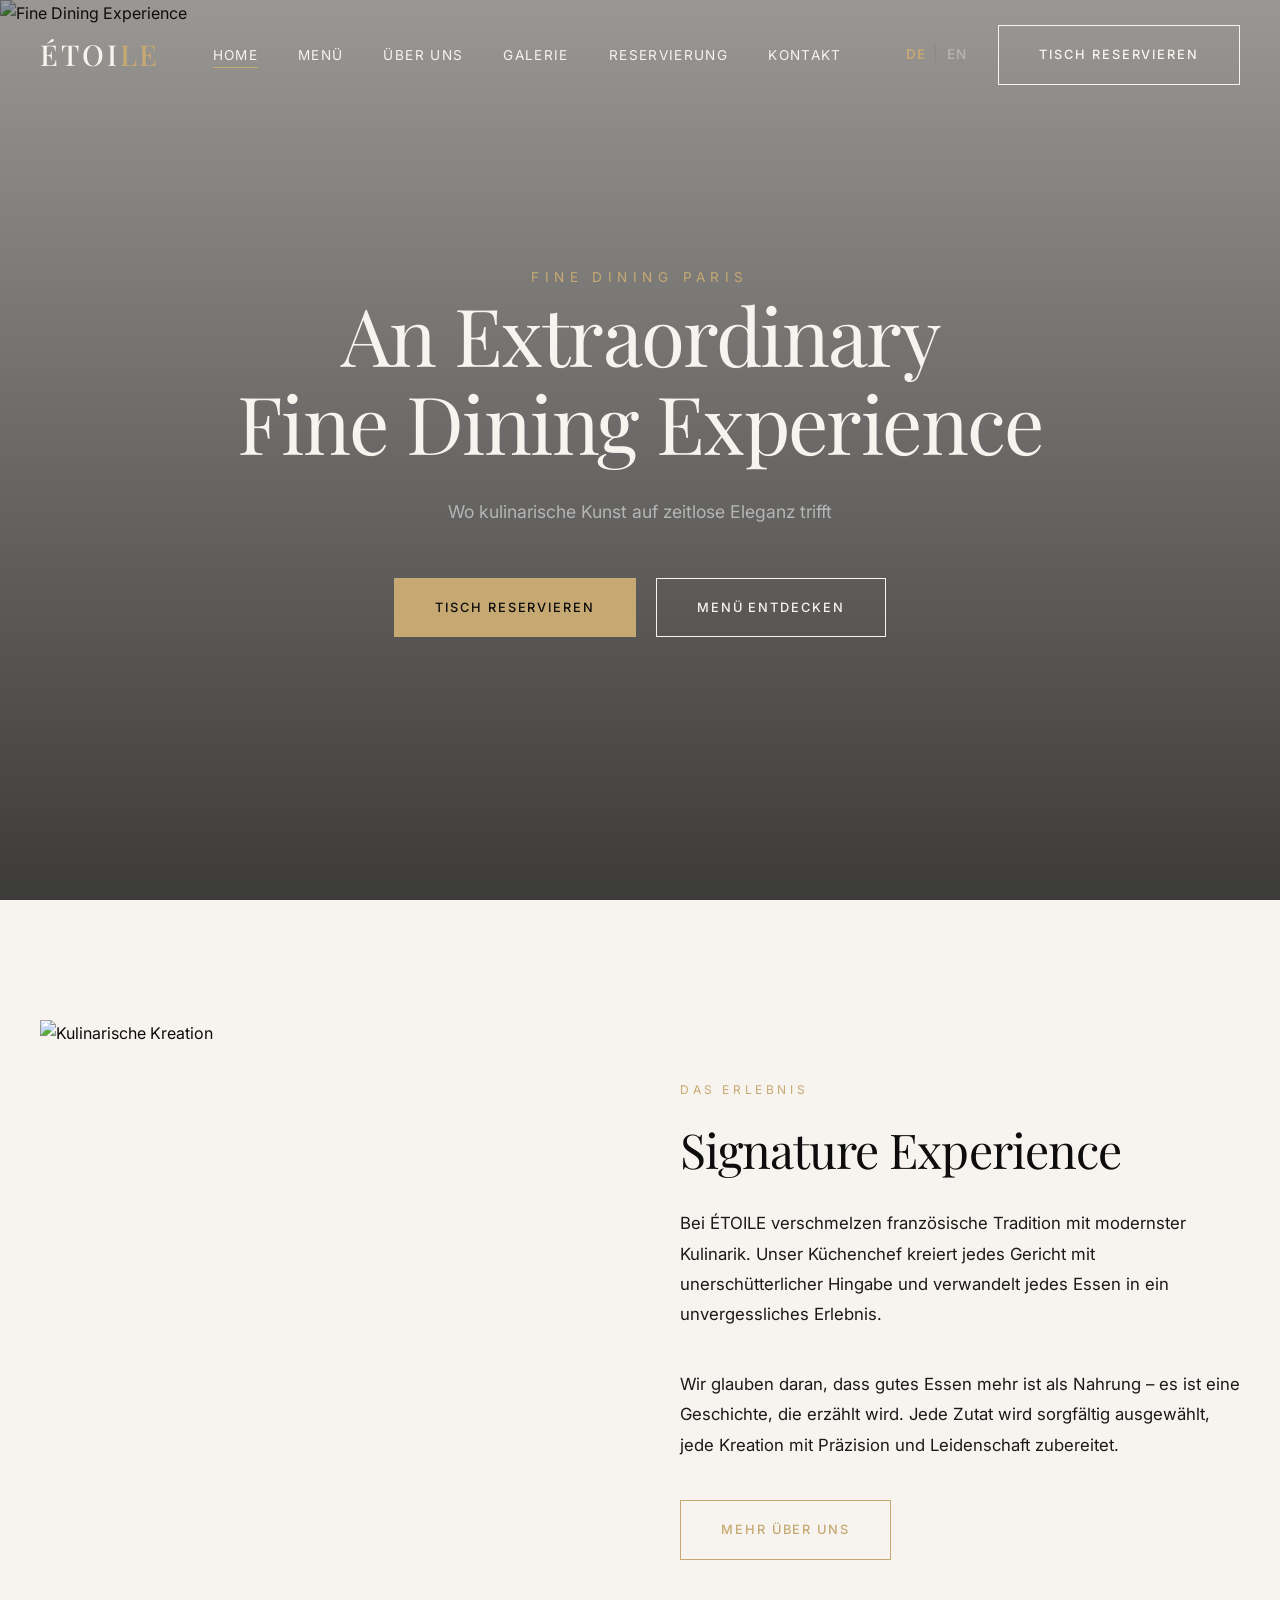
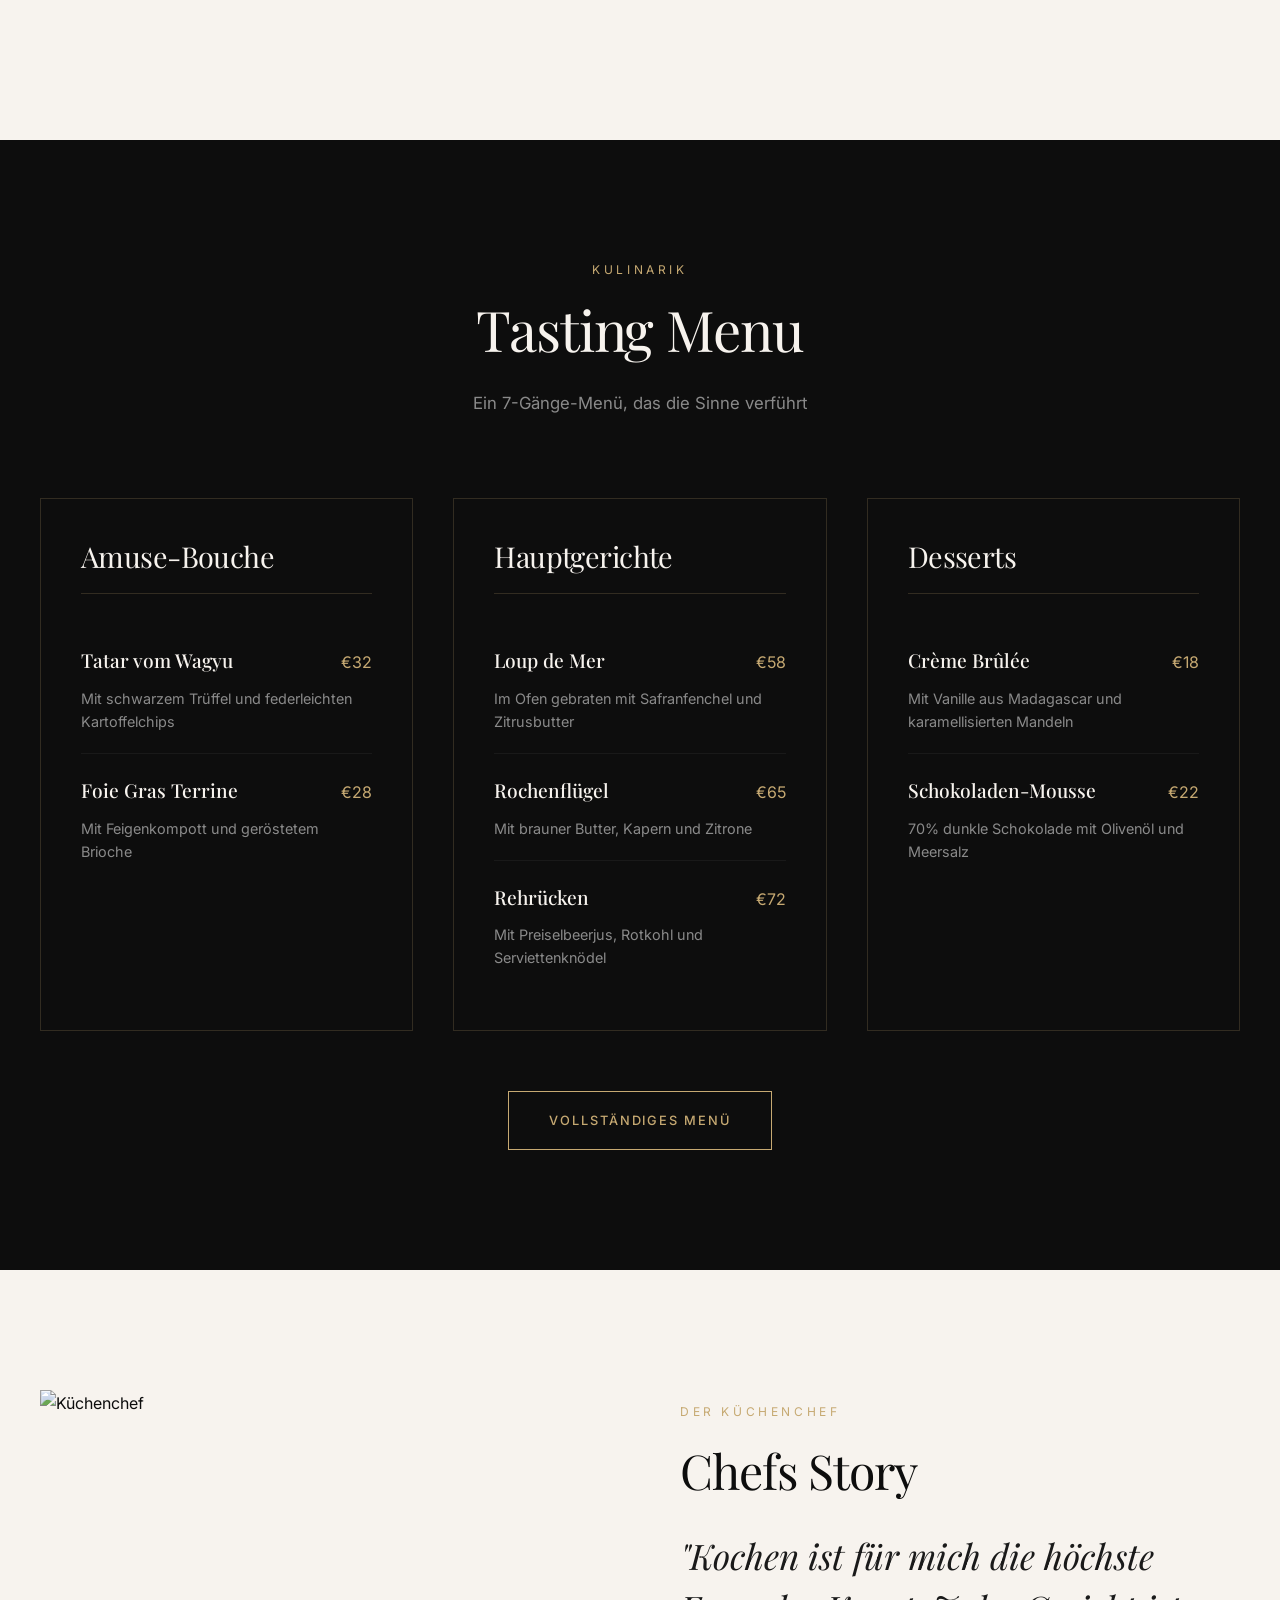
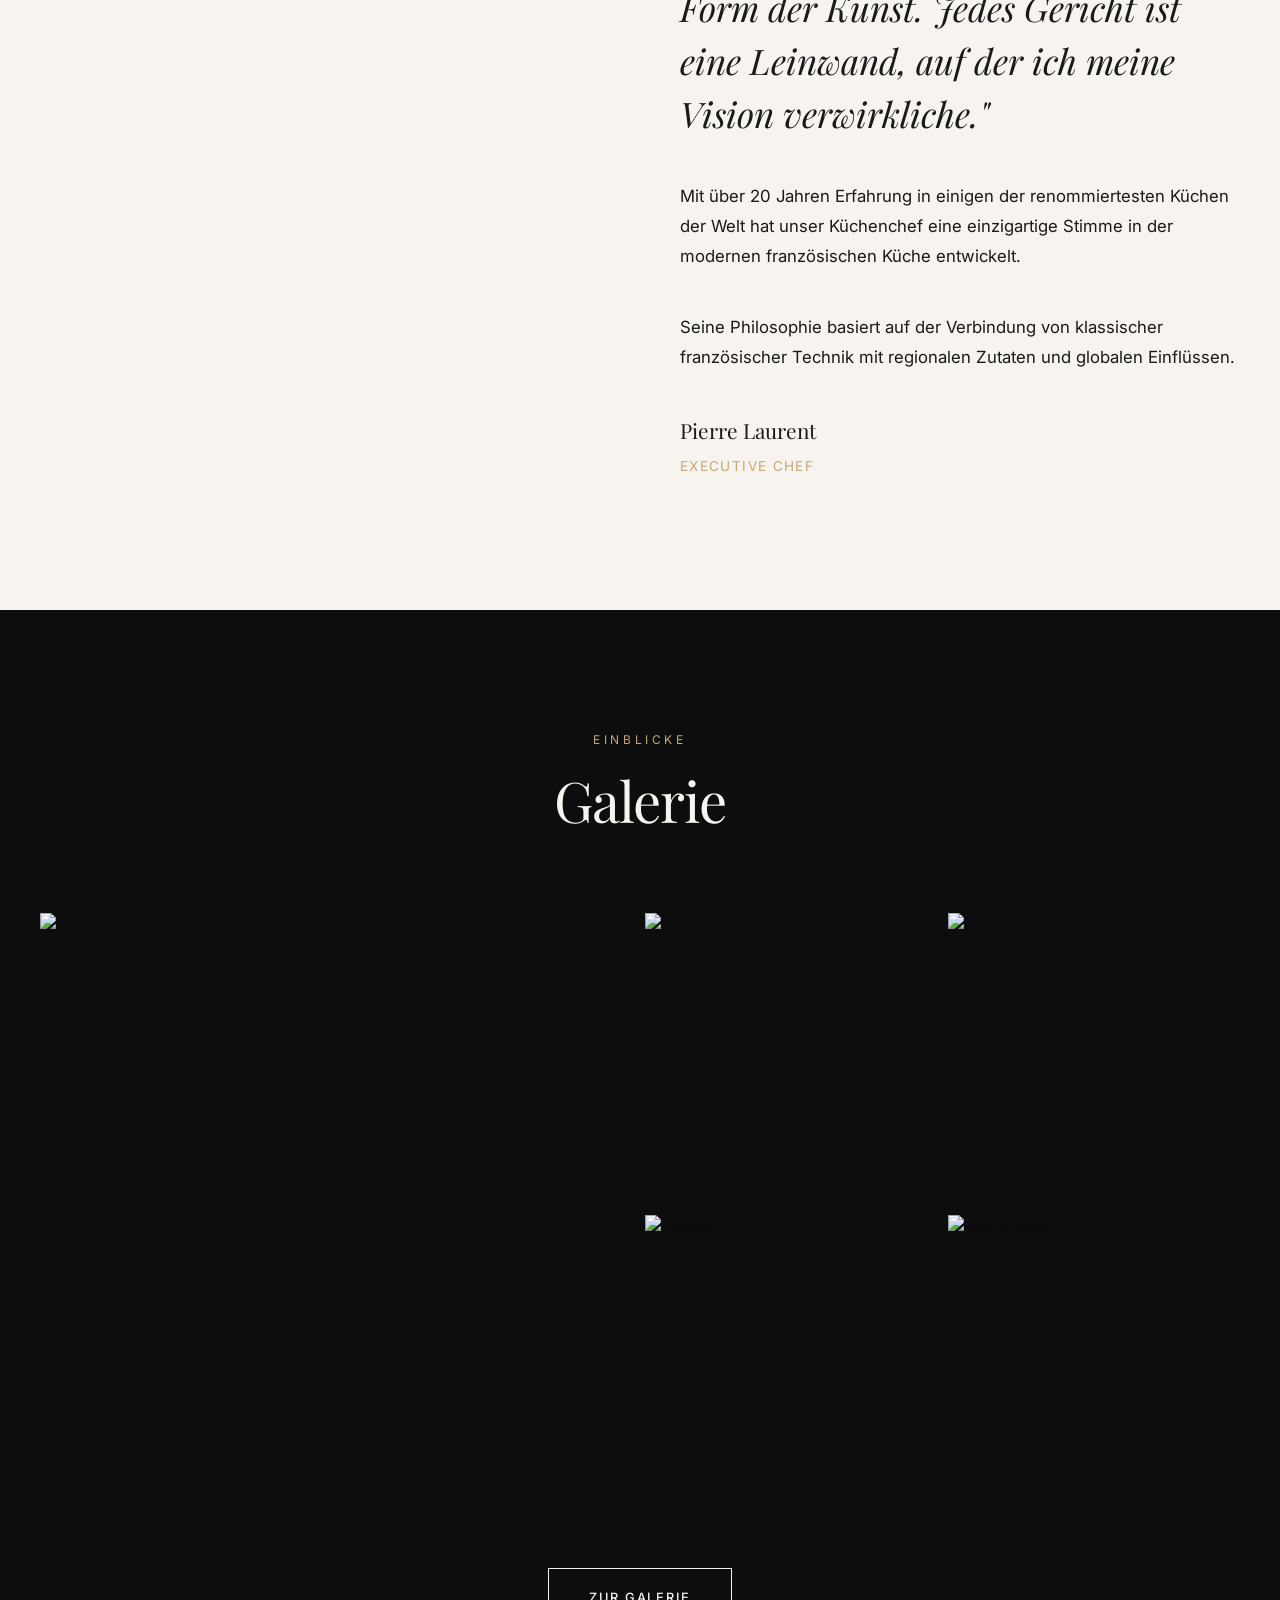
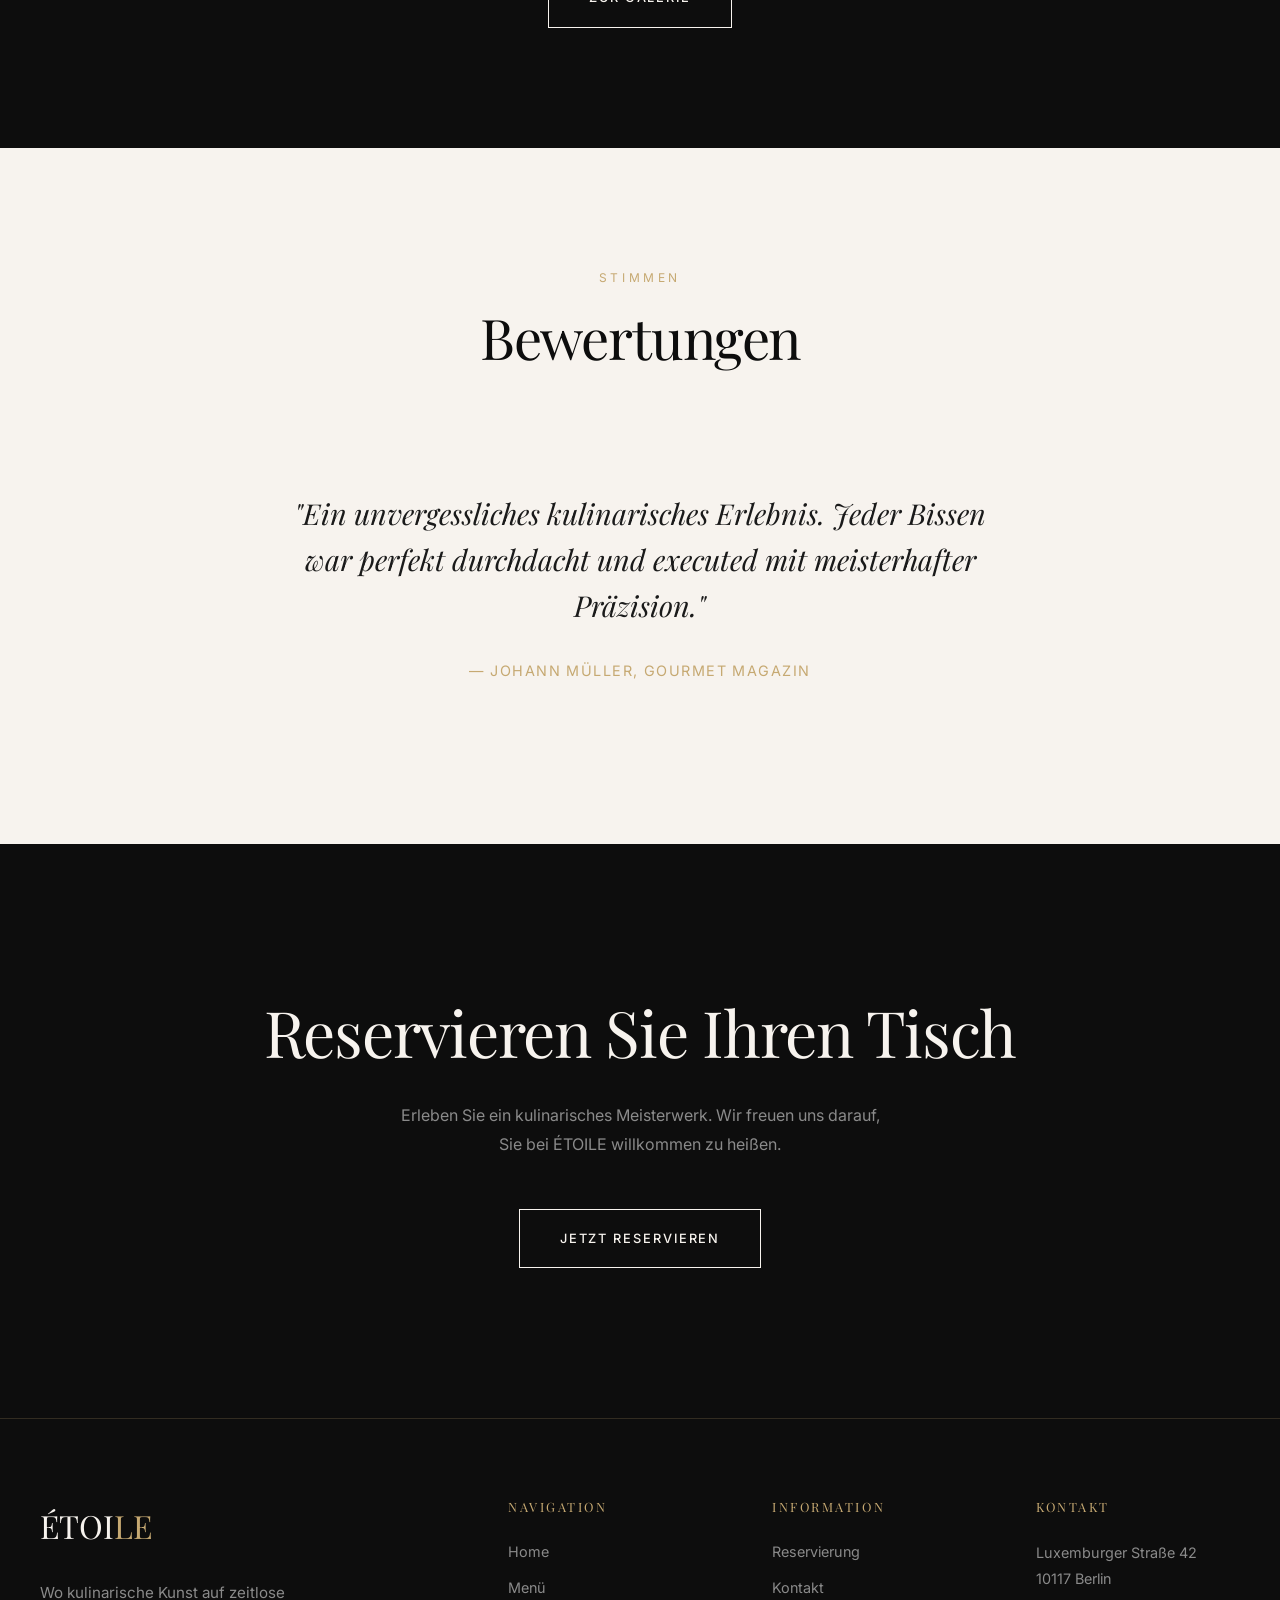
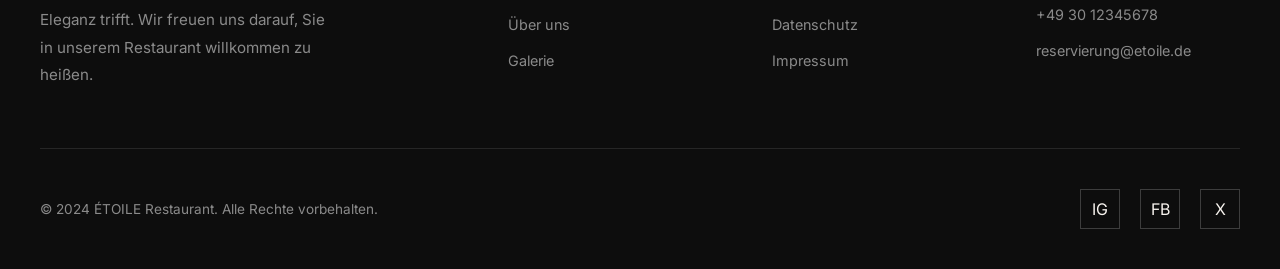
==== commit ca544070: "feat: DE/EN Mehrsprachigkeit auf allen Seiten - Language-Switcher auf 6 Seiten (index, menu, about, " ====
--- a/index.html
+++ b/index.html
@@ -9,21 +9,29 @@
   <link rel="icon" href="data:image/svg+xml,<svg xmlns='http://www.w3.org/2000/svg' viewBox='0 0 100 100'><text y='.9em' font-size='90'>⭐</text></svg>">
 </head>
 <body>
+  <!-- Mobile Menu Overlay -->
+  <div class="nav-overlay"></div>
+  
   <!-- Navigation -->
   <nav class="nav">
     <div class="container">
       <div class="nav-inner">
         <a href="index.html" class="nav-logo">ÉTOI<span>LE</span></a>
         <ul class="nav-links">
-          <li><a href="index.html" class="active">Home</a></li>
-          <li><a href="menu.html">Menü</a></li>
-          <li><a href="about.html">Über uns</a></li>
-          <li><a href="gallery.html">Galerie</a></li>
-          <li><a href="reservation.html">Reservierung</a></li>
-          <li><a href="contact.html">Kontakt</a></li>
+          <li><a href="index.html" class="active" data-i18n="nav.home">Home</a></li>
+          <li><a href="menu.html" data-i18n="nav.menu">Menü</a></li>
+          <li><a href="about.html" data-i18n="nav.about">Über uns</a></li>
+          <li><a href="gallery.html" data-i18n="nav.gallery">Galerie</a></li>
+          <li><a href="reservation.html" data-i18n="nav.reservation">Reservierung</a></li>
+          <li><a href="contact.html" data-i18n="nav.contact">Kontakt</a></li>
         </ul>
         <div class="nav-cta">
-          <a href="reservation.html" class="btn btn-outline-light">Tisch reservieren</a>
+          <div id="lang-toggle" class="lang-switcher">
+            <span class="lang-de active">DE</span>
+            <span class="lang-sep">|</span>
+            <span class="lang-en">EN</span>
+          </div>
+          <a href="reservation.html" class="btn btn-outline-light" data-i18n="nav.reserve">Tisch reservieren</a>
           <button class="nav-toggle" aria-label="Menü öffnen">
             <span></span>
             <span></span>
@@ -41,12 +49,12 @@
       <div class="hero-overlay"></div>
     </div>
     <div class="hero-content">
-      <span class="hero-subtitle">Fine Dining Paris</span>
-      <h1 class="hero-title">An Extraordinary<br>Fine Dining Experience</h1>
-      <p class="hero-text">Wo kulinarische Kunst auf zeitlose Eleganz trifft</p>
+      <span class="hero-subtitle" data-i18n="hero.subtitle">Fine Dining Paris</span>
+      <h1 class="hero-title" data-i18n="hero.title">An Extraordinary<br>Fine Dining Experience</h1>
+      <p class="hero-text" data-i18n="hero.text">Wo kulinarische Kunst auf zeitlose Eleganz trifft</p>
       <div class="hero-buttons">
-        <a href="reservation.html" class="btn btn-primary">Tisch reservieren</a>
-        <a href="menu.html" class="btn btn-outline-light">Menü entdecken</a>
+        <a href="reservation.html" class="btn btn-primary" data-i18n="hero.reserve">Tisch reservieren</a>
+        <a href="menu.html" class="btn btn-outline-light" data-i18n="hero.discover">Menü entdecken</a>
       </div>
     </div>
   </section>
@@ -59,19 +67,19 @@
           <img src="https://images.unsplash.com/photo-1559339352-11d035aa65de?w=800&q=80" alt="Kulinarische Kreation">
         </div>
         <div class="signature-content">
-          <span class="signature-label fade-in stagger-1">Das Erlebnis</span>
-          <h2 class="signature-title fade-in stagger-2">Signature Experience</h2>
-          <p class="signature-text fade-in stagger-3">
+          <span class="signature-label fade-in stagger-1" data-i18n="signature.label">Das Erlebnis</span>
+          <h2 class="signature-title fade-in stagger-2" data-i18n="signature.title">Signature Experience</h2>
+          <p class="signature-text fade-in stagger-3" data-i18n="signature.text1">
             Bei ÉTOILE verschmelzen französische Tradition mit modernster Kulinarik. 
             Unser Küchenchef kreiert jedes Gericht mit unerschütterlicher Hingabe 
             und verwandelt jedes Essen in ein unvergessliches Erlebnis.
           </p>
-          <p class="signature-text fade-in stagger-4">
+          <p class="signature-text fade-in stagger-4" data-i18n="signature.text2">
             Wir glauben daran, dass gutes Essen mehr ist als Nahrung – es ist 
             eine Geschichte, die erzählt wird. Jede Zutat wird sorgfältig ausgewählt, 
             jede Kreation mit Präzision und Leidenschaft zubereitet.
           </p>
-          <a href="about.html" class="btn btn-outline fade-in stagger-5">Mehr über uns</a>
+          <a href="about.html" class="btn btn-outline fade-in stagger-5" data-i18n="signature.link">Mehr über uns</a>
         </div>
       </div>
     </div>
@@ -81,13 +89,13 @@
   <section class="menu-section section">
     <div class="container">
       <div class="section-header">
-        <span class="section-label">Kulinarik</span>
-        <h2 class="section-title">Tasting Menu</h2>
-        <p class="section-desc">Ein 7-Gänge-Menü, das die Sinne verführt</p>
+        <span class="section-label" data-i18n="menu.label">Kulinarik</span>
+        <h2 class="section-title" data-i18n="menu.title">Tasting Menu</h2>
+        <p class="section-desc" data-i18n="menu.desc">Ein 7-Gänge-Menü, das die Sinne verführt</p>
       </div>
       <div class="menu-grid">
         <div class="menu-category fade-in">
-          <h3 class="menu-category-title">Amuse-Bouche</h3>
+          <h3 class="menu-category-title" data-i18n="menu.category.amuse">Amuse-Bouche</h3>
           <div class="menu-item">
             <div class="menu-item-header">
               <span class="menu-item-name">Tatar vom Wagyu</span>
@@ -104,7 +112,7 @@
           </div>
         </div>
         <div class="menu-category fade-in stagger-1">
-          <h3 class="menu-category-title">Hauptgerichte</h3>
+          <h3 class="menu-category-title" data-i18n="menu.category.mains">Hauptgerichte</h3>
           <div class="menu-item">
             <div class="menu-item-header">
               <span class="menu-item-name">Loup de Mer</span>
@@ -128,7 +136,7 @@
           </div>
         </div>
         <div class="menu-category fade-in stagger-2">
-          <h3 class="menu-category-title">Desserts</h3>
+          <h3 class="menu-category-title" data-i18n="menu.category.desserts">Desserts</h3>
           <div class="menu-item">
             <div class="menu-item-header">
               <span class="menu-item-name">Crème Brûlée</span>
@@ -146,7 +154,7 @@
         </div>
       </div>
       <div class="text-center" style="margin-top: 60px;">
-        <a href="menu.html" class="btn btn-outline">Vollständiges Menü</a>
+        <a href="menu.html" class="btn btn-outline" data-i18n="menu.viewAll">Vollständiges Menü</a>
       </div>
     </div>
   </section>
@@ -159,24 +167,24 @@
           <img src="https://images.unsplash.com/photo-1577219491135-ce391730fb2c?w=800&q=80" alt="Küchenchef">
         </div>
         <div class="chef-content">
-          <span class="signature-label fade-in stagger-1">Der Küchenchef</span>
-          <h2 class="signature-title fade-in stagger-2">Chefs Story</h2>
-          <blockquote class="chef-quote fade-in stagger-3">
+          <span class="signature-label fade-in stagger-1" data-i18n="chef.label">Der Küchenchef</span>
+          <h2 class="signature-title fade-in stagger-2" data-i18n="chef.title">Chefs Story</h2>
+          <blockquote class="chef-quote fade-in stagger-3" data-i18n="chef.quote">
             "Kochen ist für mich die höchste Form der Kunst. Jedes Gericht ist 
             eine Leinwand, auf der ich meine Vision verwirkliche."
           </blockquote>
-          <p class="signature-text fade-in stagger-4">
+          <p class="signature-text fade-in stagger-4" data-i18n="chef.text1">
             Mit über 20 Jahren Erfahrung in einigen der renommiertesten 
             Küchen der Welt hat unser Küchenchef eine einzigartige Stimme 
             in der modernen französischen Küche entwickelt.
           </p>
-          <p class="signature-text fade-in stagger-5">
+          <p class="signature-text fade-in stagger-5" data-i18n="chef.text2">
             Seine Philosophie basiert auf der Verbindung von klassischer 
             französischer Technik mit regionalen Zutaten und globalen Einflüssen.
           </p>
           <div class="fade-in stagger-5">
-            <p class="chef-name">Pierre Laurent</p>
-            <p class="chef-title">Executive Chef</p>
+            <p class="chef-name" data-i18n="chef.name">Pierre Laurent</p>
+            <p class="chef-title" data-i18n="chef.title2">Executive Chef</p>
           </div>
         </div>
       </div>
@@ -187,8 +195,8 @@
   <section class="gallery-preview section">
     <div class="container">
       <div class="section-header">
-        <span class="section-label">Einblicke</span>
-        <h2 class="section-title" style="color: var(--color-cream);">Galerie</h2>
+        <span class="section-label" data-i18n="gallery.label">Einblicke</span>
+        <h2 class="section-title" style="color: var(--color-cream);" data-i18n="gallery.title">Galerie</h2>
       </div>
       <div class="gallery-grid">
         <div class="gallery-item fade-in">
@@ -213,7 +221,7 @@
         </div>
       </div>
       <div class="text-center" style="margin-top: 60px;">
-        <a href="gallery.html" class="btn btn-outline-light">Zur Galerie</a>
+        <a href="gallery.html" class="btn btn-outline-light" data-i18n="gallery.link">Zur Galerie</a>
       </div>
     </div>
   </section>
@@ -222,30 +230,30 @@
   <section class="testimonials section">
     <div class="container">
       <div class="section-header">
-        <span class="section-label">Stimmen</span>
-        <h2 class="section-title">Bewertungen</h2>
+        <span class="section-label" data-i18n="testimonials.label">Stimmen</span>
+        <h2 class="section-title" data-i18n="testimonials.title">Bewertungen</h2>
       </div>
       <div class="testimonial-slider">
         <div class="testimonial-item">
-          <p class="testimonial-text">
+          <p class="testimonial-text" data-i18n="testimonial.1">
             "Ein unvergessliches kulinarisches Erlebnis. Jeder Bissen war 
             perfekt durchdacht und executed mit meisterhafter Präzision."
           </p>
-          <p class="testimonial-author">— Johann Müller, Gourmet Magazin</p>
+          <p class="testimonial-author" data-i18n="testimonial.1.author">— Johann Müller, Gourmet Magazin</p>
         </div>
         <div class="testimonial-item">
-          <p class="testimonial-text">
+          <p class="testimonial-text" data-i18n="testimonial.2">
             "ÉTOILE setzt neue Maßstäbe in der deutschen Fine-Dining-Szene. 
             Die Kombination aus Tradition und Innovation ist beeindruckend."
           </p>
-          <p class="testimonial-author">— Sarah Chen, Feinschmecker</p>
+          <p class="testimonial-author" data-i18n="testimonial.2.author">— Sarah Chen, Feinschmecker</p>
         </div>
         <div class="testimonial-item">
-          <p class="testimonial-text">
+          <p class="testimonial-text" data-i18n="testimonial.3">
             "Der beste Restaurantbesuch meines Lebens. Das Team um Pierre Laurent 
             versteht es, Gäste zu verzaubern."
           </p>
-          <p class="testimonial-author">— Marcus Weber, Sterne-Kritiker</p>
+          <p class="testimonial-author" data-i18n="testimonial.3.author">— Marcus Weber, Sterne-Kritiker</p>
         </div>
       </div>
     </div>
@@ -255,12 +263,12 @@
   <section class="cta-section">
     <div class="container">
       <div class="fade-in">
-        <h2 class="cta-title">Reservieren Sie Ihren Tisch</h2>
-        <p class="cta-text">
+        <h2 class="cta-title" data-i18n="cta.title">Reservieren Sie Ihren Tisch</h2>
+        <p class="cta-text" data-i18n="cta.text">
           Erleben Sie ein kulinarisches Meisterwerk. Wir freuen uns darauf, 
           Sie bei ÉTOILE willkommen zu heißen.
         </p>
-        <a href="reservation.html" class="btn btn-outline-light">Jetzt reservieren</a>
+        <a href="reservation.html" class="btn btn-outline-light" data-i18n="cta.button">Jetzt reservieren</a>
       </div>
     </div>
   </section>
@@ -271,38 +279,38 @@
       <div class="footer-grid">
         <div class="footer-about">
           <div class="footer-logo">ÉTOI<span>LE</span></div>
-          <p class="footer-desc">
+          <p class="footer-desc" data-i18n="footer.desc">
             Wo kulinarische Kunst auf zeitlose Eleganz trifft. Wir freuen 
             uns darauf, Sie in unserem Restaurant willkommen zu heißen.
           </p>
         </div>
         <div class="footer-links">
-          <h4 class="footer-title">Navigation</h4>
+          <h4 class="footer-title" data-i18n="footer.nav">Navigation</h4>
           <ul>
-            <li><a href="index.html">Home</a></li>
-            <li><a href="menu.html">Menü</a></li>
-            <li><a href="about.html">Über uns</a></li>
-            <li><a href="gallery.html">Galerie</a></li>
+            <li><a href="index.html" data-i18n="nav.home">Home</a></li>
+            <li><a href="menu.html" data-i18n="nav.menu">Menü</a></li>
+            <li><a href="about.html" data-i18n="nav.about">Über uns</a></li>
+            <li><a href="gallery.html" data-i18n="nav.gallery">Galerie</a></li>
           </ul>
         </div>
         <div class="footer-links">
-          <h4 class="footer-title">Information</h4>
+          <h4 class="footer-title" data-i18n="footer.info">Information</h4>
           <ul>
-            <li><a href="reservation.html">Reservierung</a></li>
-            <li><a href="contact.html">Kontakt</a></li>
-            <li><a href="#">Datenschutz</a></li>
-            <li><a href="#">Impressum</a></li>
+            <li><a href="reservation.html" data-i18n="nav.reservation">Reservierung</a></li>
+            <li><a href="contact.html" data-i18n="nav.contact">Kontakt</a></li>
+            <li><a href="#" data-i18n="footer.privacy">Datenschutz</a></li>
+            <li><a href="#" data-i18n="footer.imprint">Impressum</a></li>
           </ul>
         </div>
         <div class="footer-contact">
-          <h4 class="footer-title">Kontakt</h4>
+          <h4 class="footer-title" data-i18n="footer.contact">Kontakt</h4>
           <p>Luxemburger Straße 42<br>10117 Berlin</p>
           <p>+49 30 12345678</p>
           <p>reservierung@etoile.de</p>
         </div>
       </div>
       <div class="footer-bottom">
-        <p class="footer-copyright">© 2024 ÉTOILE Restaurant. Alle Rechte vorbehalten.</p>
+        <p class="footer-copyright" data-i18n="footer.copyright">© 2024 ÉTOILE Restaurant. Alle Rechte vorbehalten.</p>
         <div class="footer-social">
           <a href="#" aria-label="Instagram">IG</a>
           <a href="#" aria-label="Facebook">FB</a>
@@ -312,6 +320,8 @@
     </div>
   </footer>
 
+  <script src="js/translations.js"></script>
+  <script src="js/language.js"></script>
   <script src="js/main.js"></script>
 </body>
 </html>
--- a/css/style.css
+++ b/css/style.css
@@ -183,6 +183,11 @@
   background-color: rgba(13, 13, 13, 0.95);
   backdrop-filter: blur(20px);
   padding: 15px 0;
+}
+
+/* Hide on Scroll - Navbar ausgeblendet */
+.nav.hidden {
+  transform: translateY(-100%);
 }
 
 .nav-inner {
@@ -1178,12 +1183,81 @@
     --container-padding: 20px;
   }
   
+  /* Navigation */
+  .nav {
+    padding: 15px 0;
+  }
+  
+  .nav.scrolled {
+    padding: 12px 0;
+  }
+  
   .nav-links {
-    display: none;
-  }
-  
+    position: fixed;
+    top: 0;
+    right: -100%;
+    width: 80%;
+    max-width: 320px;
+    height: 100vh;
+    background-color: var(--color-charcoal);
+    flex-direction: column;
+    justify-content: center;
+    align-items: center;
+    gap: 30px;
+    transition: var(--transition-medium);
+    z-index: 999;
+    padding: 40px;
+  }
+  
+  .nav-links.active {
+    right: 0;
+  }
+  
+  .nav-links a {
+    font-size: 1.1rem;
+    padding: 15px 0;
+  }
+  
+  /* Mobile menu overlay */
+  .nav-overlay {
+    position: fixed;
+    top: 0;
+    left: 0;
+    width: 100%;
+    height: 100%;
+    background-color: rgba(0, 0, 0, 0.7);
+    opacity: 0;
+    visibility: hidden;
+    transition: var(--transition-medium);
+    z-index: 998;
+  }
+  
+  .nav-overlay.active {
+    opacity: 1;
+    visibility: visible;
+  }
+  
+  /* Burger menu animation */
   .nav-toggle {
     display: flex;
+    z-index: 1000;
+  }
+  
+  .nav-toggle.active span:nth-child(1) {
+    transform: rotate(45deg) translate(5px, 5px);
+  }
+  
+  .nav-toggle.active span:nth-child(2) {
+    opacity: 0;
+  }
+  
+  .nav-toggle.active span:nth-child(3) {
+    transform: rotate(-45deg) translate(5px, -5px);
+  }
+  
+  /* Hide CTA button on mobile */
+  .nav-cta .btn {
+    display: none;
   }
   
   .signature-grid,
@@ -1241,4 +1315,41 @@
   .hero-buttons {
     flex-direction: column;
   }
+}
+
+/* ============================================
+   LANGUAGE SWITCHER
+   ============================================ */
+.lang-switcher {
+  display: flex;
+  align-items: center;
+  gap: 8px;
+  cursor: pointer;
+  font-family: var(--font-body);
+  font-size: 0.85rem;
+  font-weight: 500;
+  letter-spacing: 0.05em;
+  padding: 8px 12px;
+  border-radius: 4px;
+  transition: background-color var(--transition-fast);
+}
+
+.lang-switcher:hover {
+  background-color: rgba(255, 255, 255, 0.1);
+}
+
+.lang-switcher .lang-de,
+.lang-switcher .lang-en {
+  color: var(--color-gray-light);
+  transition: color var(--transition-fast);
+}
+
+.lang-switcher .lang-de.active,
+.lang-switcher .lang-en.active {
+  color: var(--color-gold);
+  font-weight: 600;
+}
+
+.lang-switcher .lang-sep {
+  color: var(--color-gray);
 }
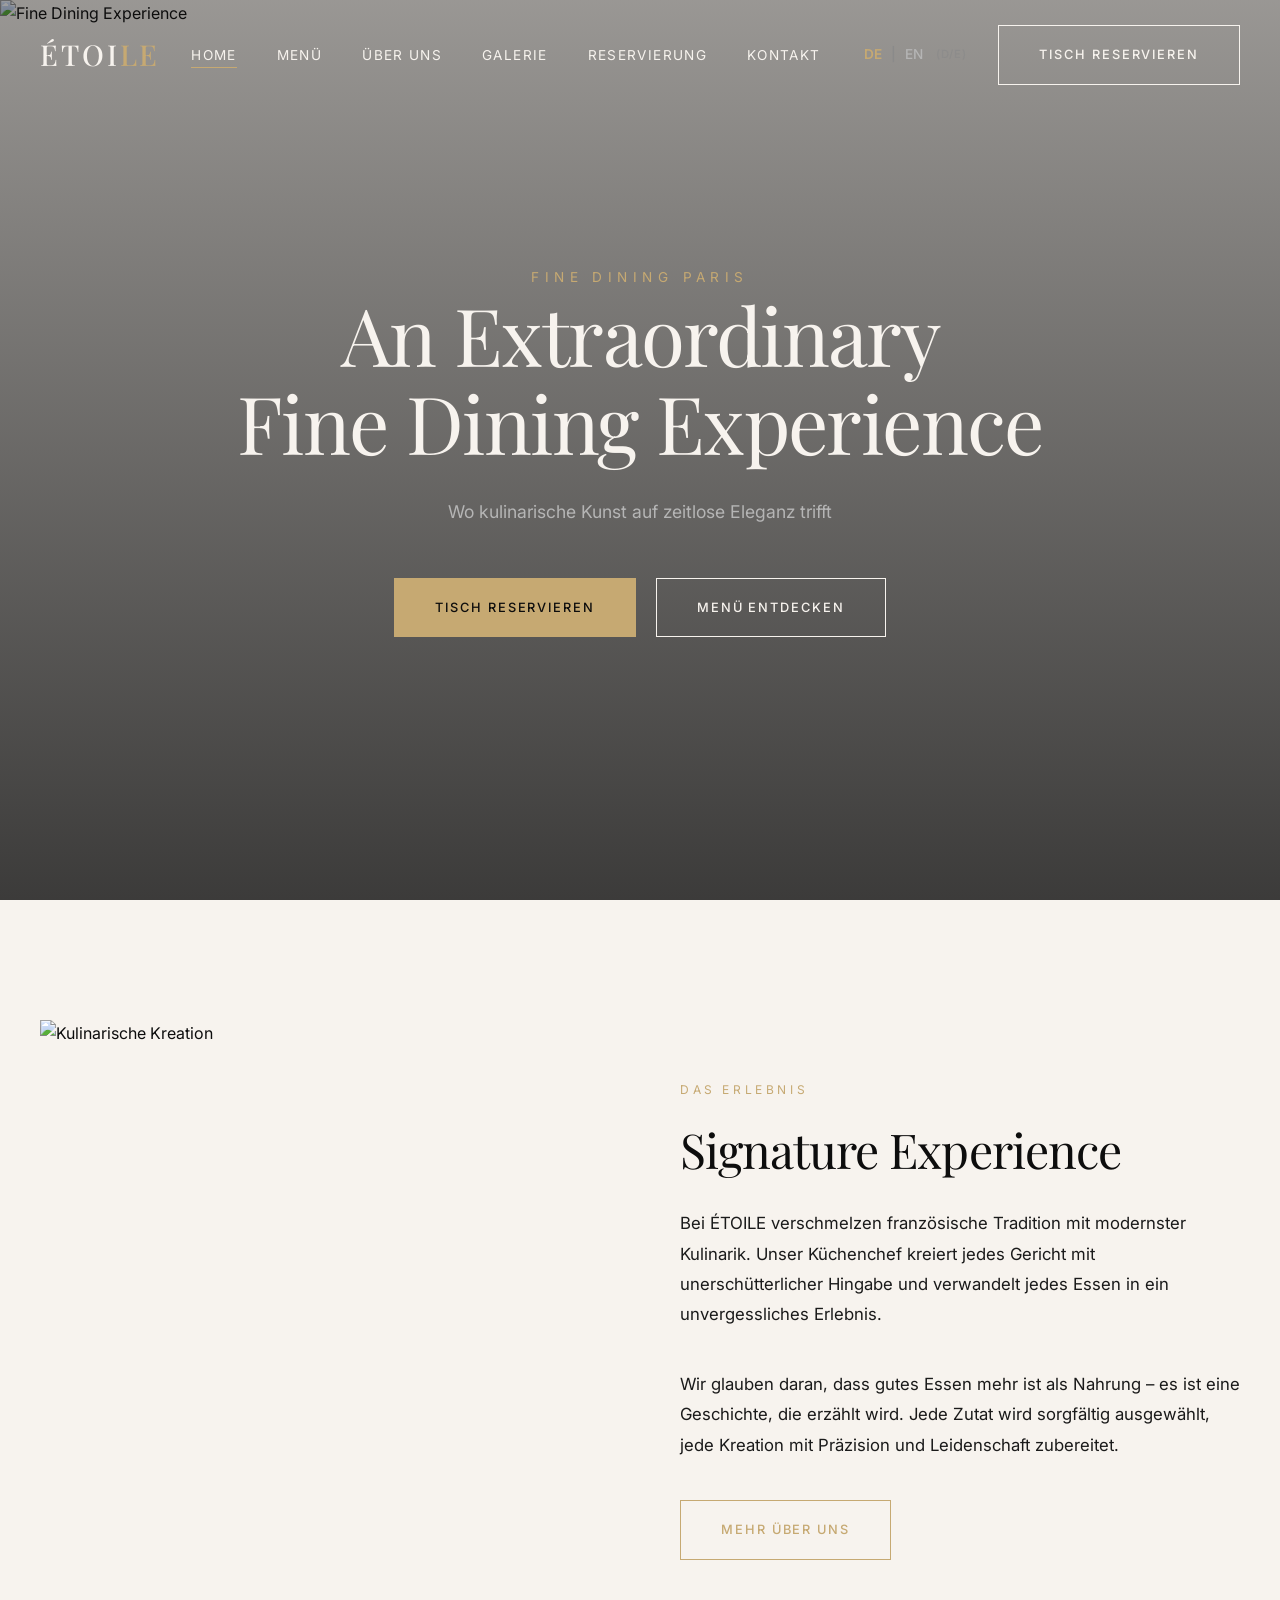
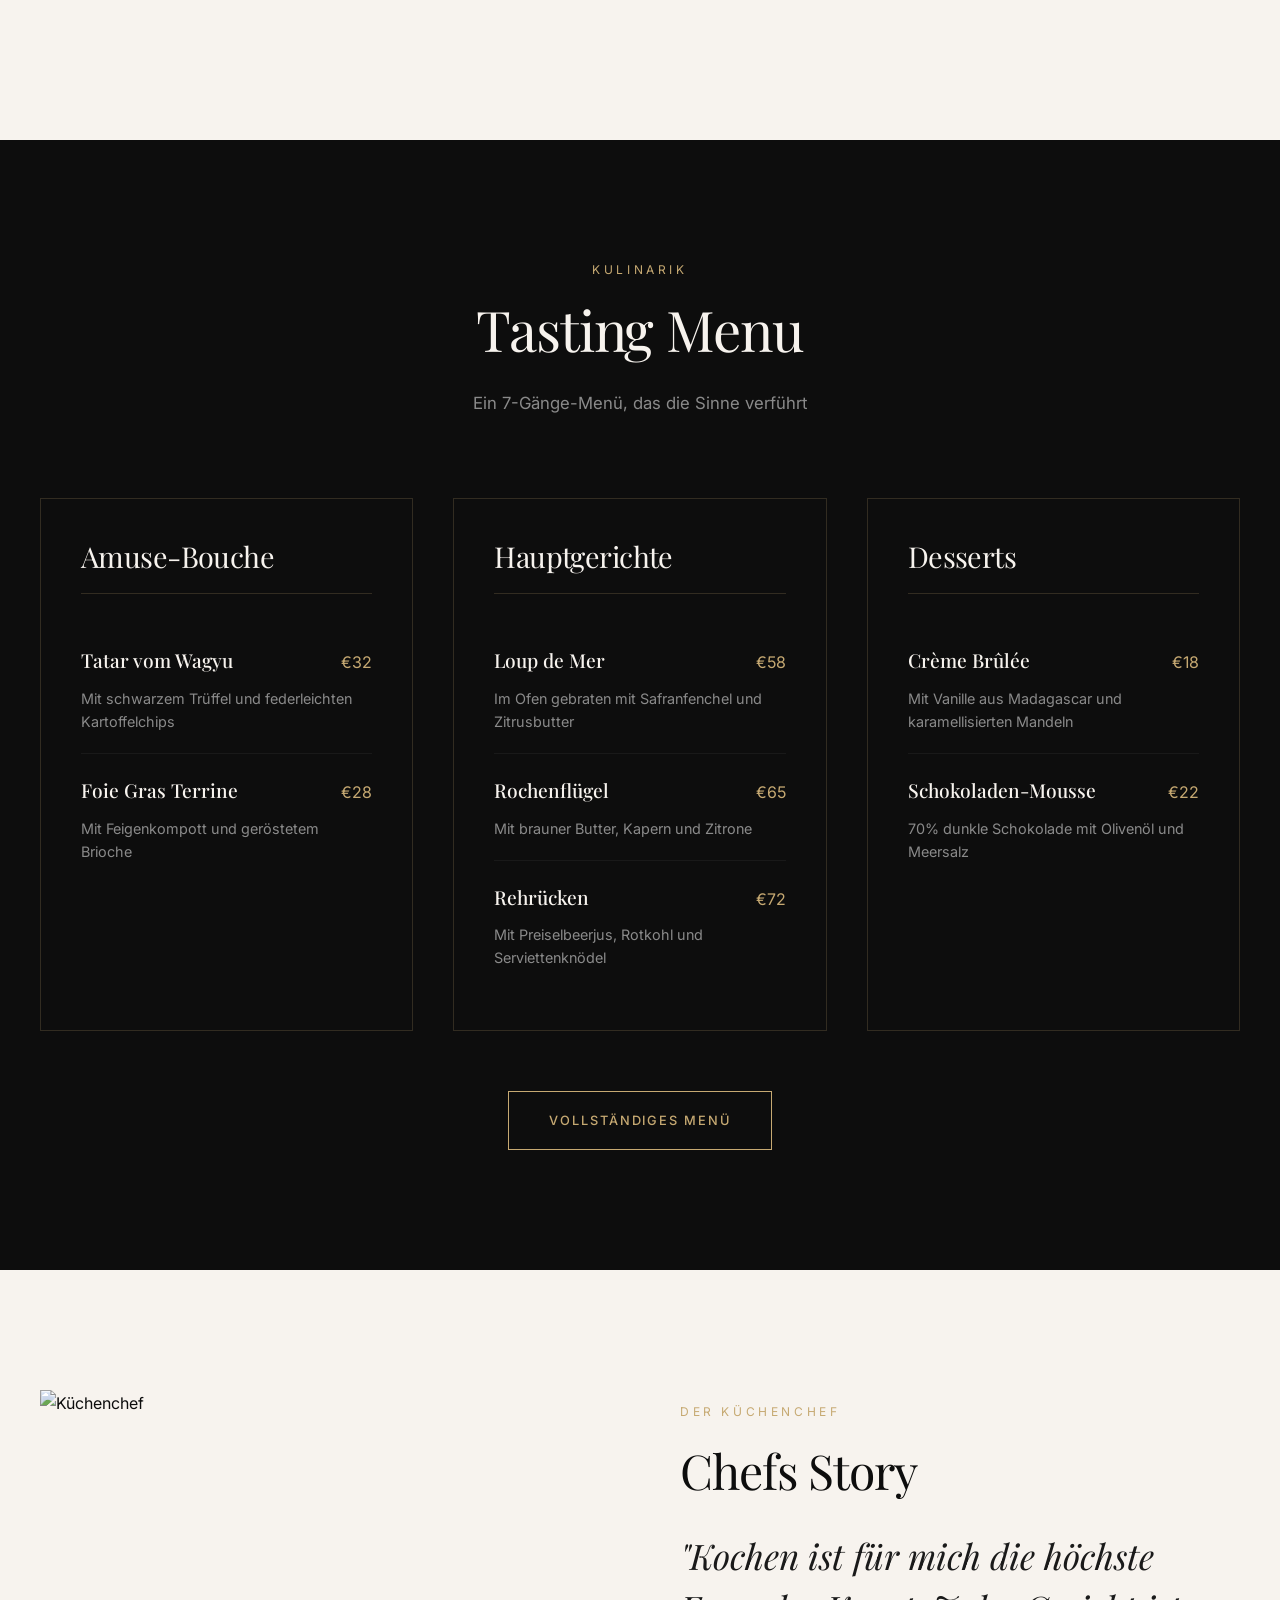
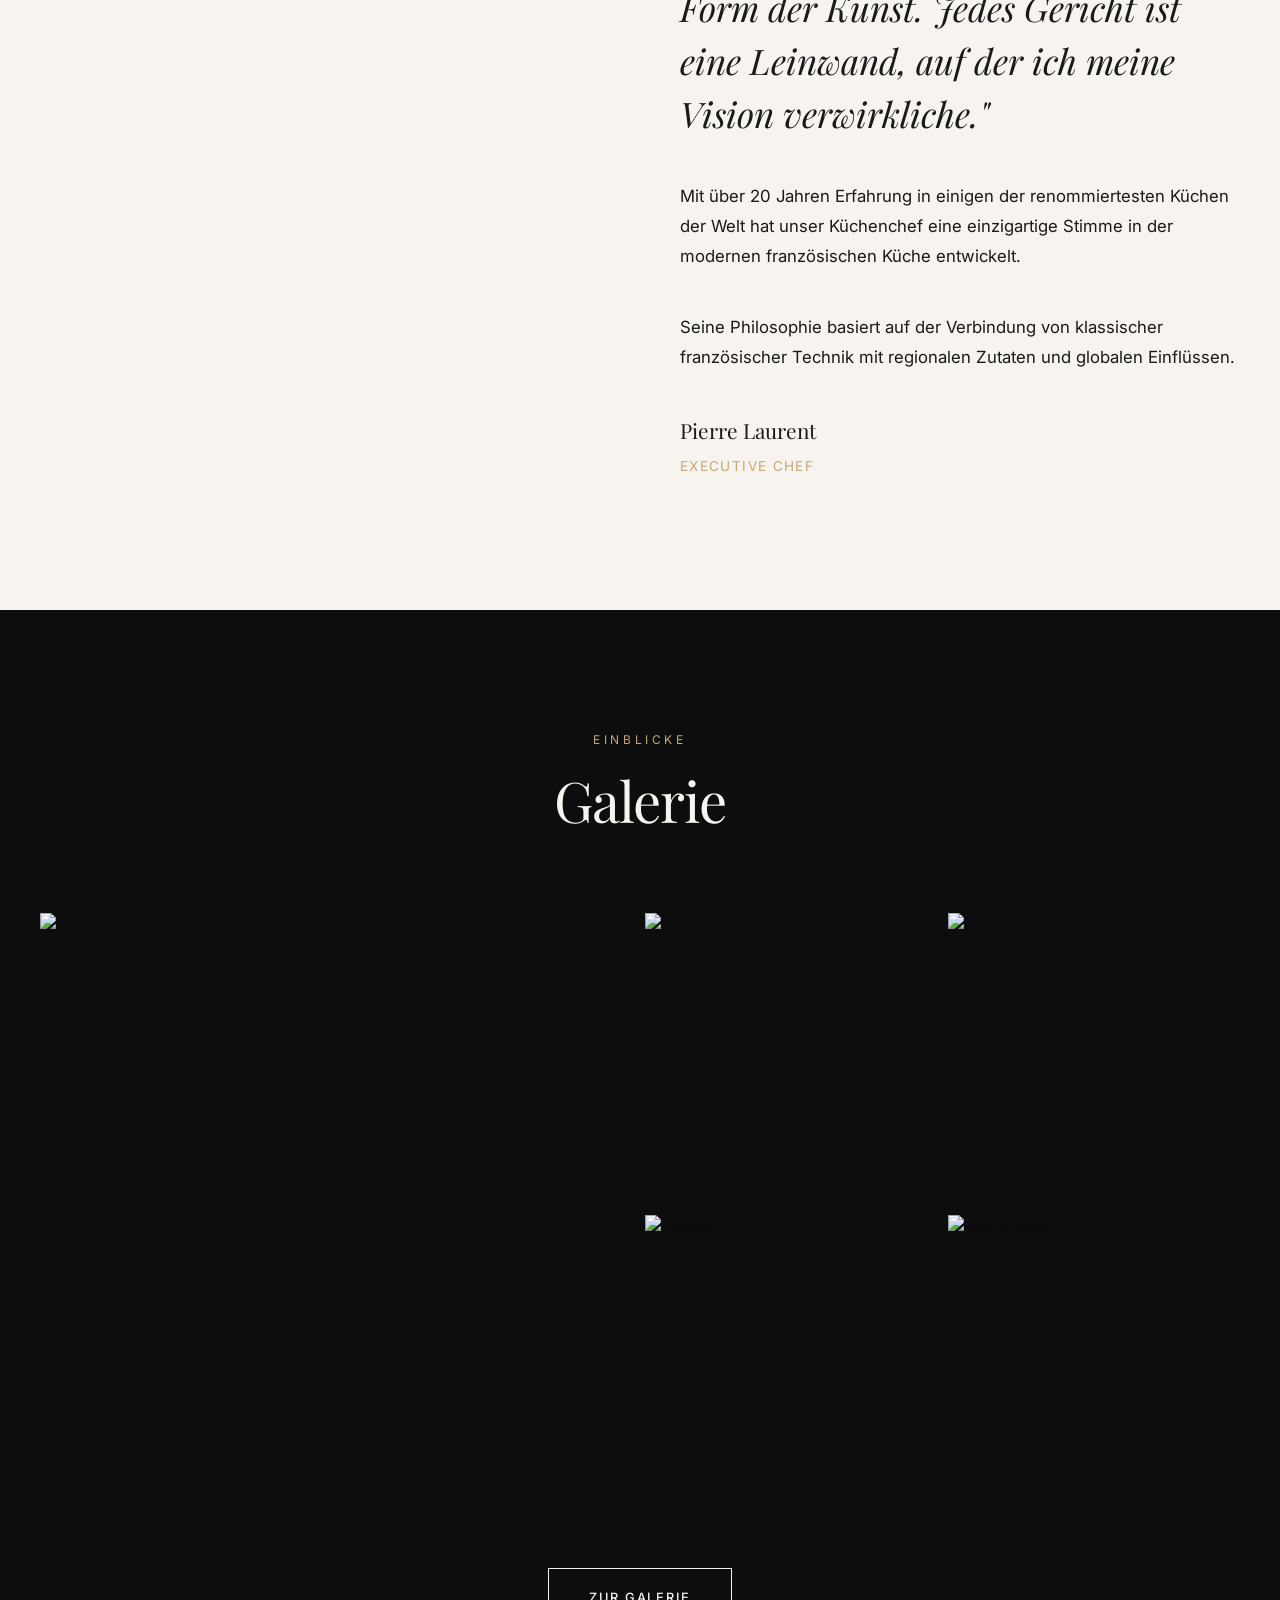
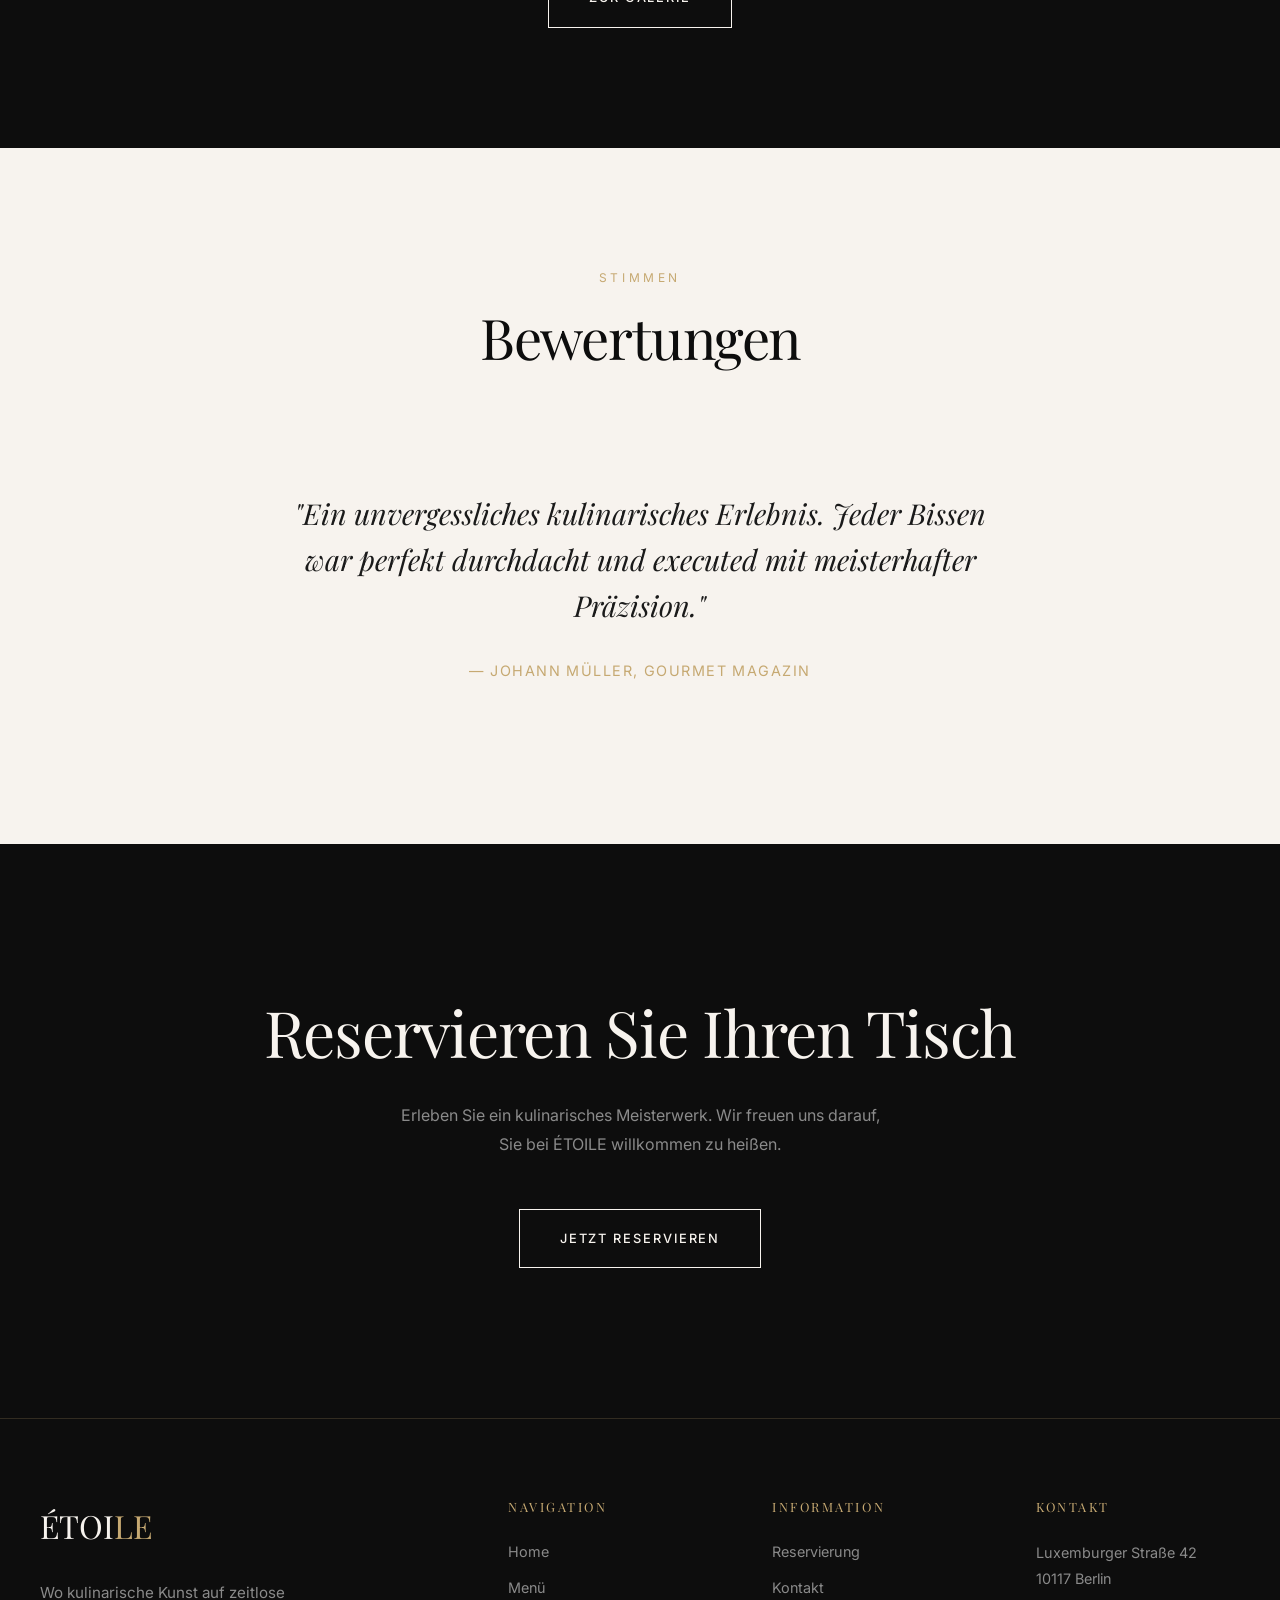
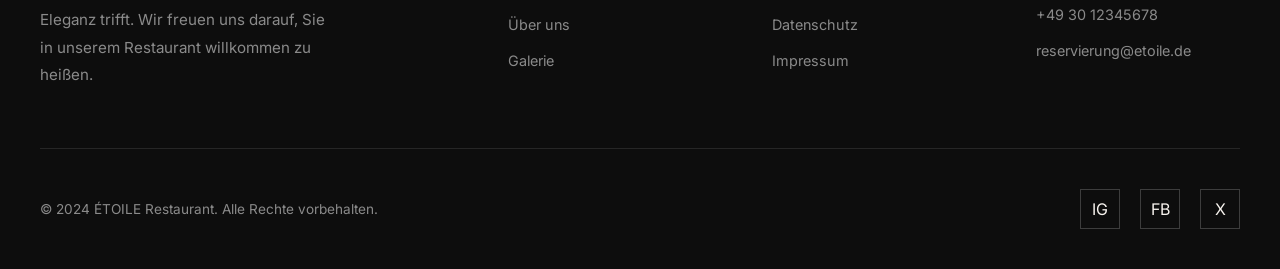
==== commit 0b62a958: "feat: Keyboard-Shortcuts für Sprache (D=Deutsch, E=English)" ====
--- a/index.html
+++ b/index.html
@@ -30,6 +30,7 @@
             <span class="lang-de active">DE</span>
             <span class="lang-sep">|</span>
             <span class="lang-en">EN</span>
+            <span class="lang-hint">(D/E)</span>
           </div>
           <a href="reservation.html" class="btn btn-outline-light" data-i18n="nav.reserve">Tisch reservieren</a>
           <button class="nav-toggle" aria-label="Menü öffnen">
--- a/css/style.css
+++ b/css/style.css
@@ -1352,4 +1352,11 @@
 
 .lang-switcher .lang-sep {
   color: var(--color-gray);
+}
+
+.lang-hint {
+  font-size: 0.7rem;
+  color: var(--color-gray);
+  margin-left: 4px;
+  opacity: 0.7;
 }
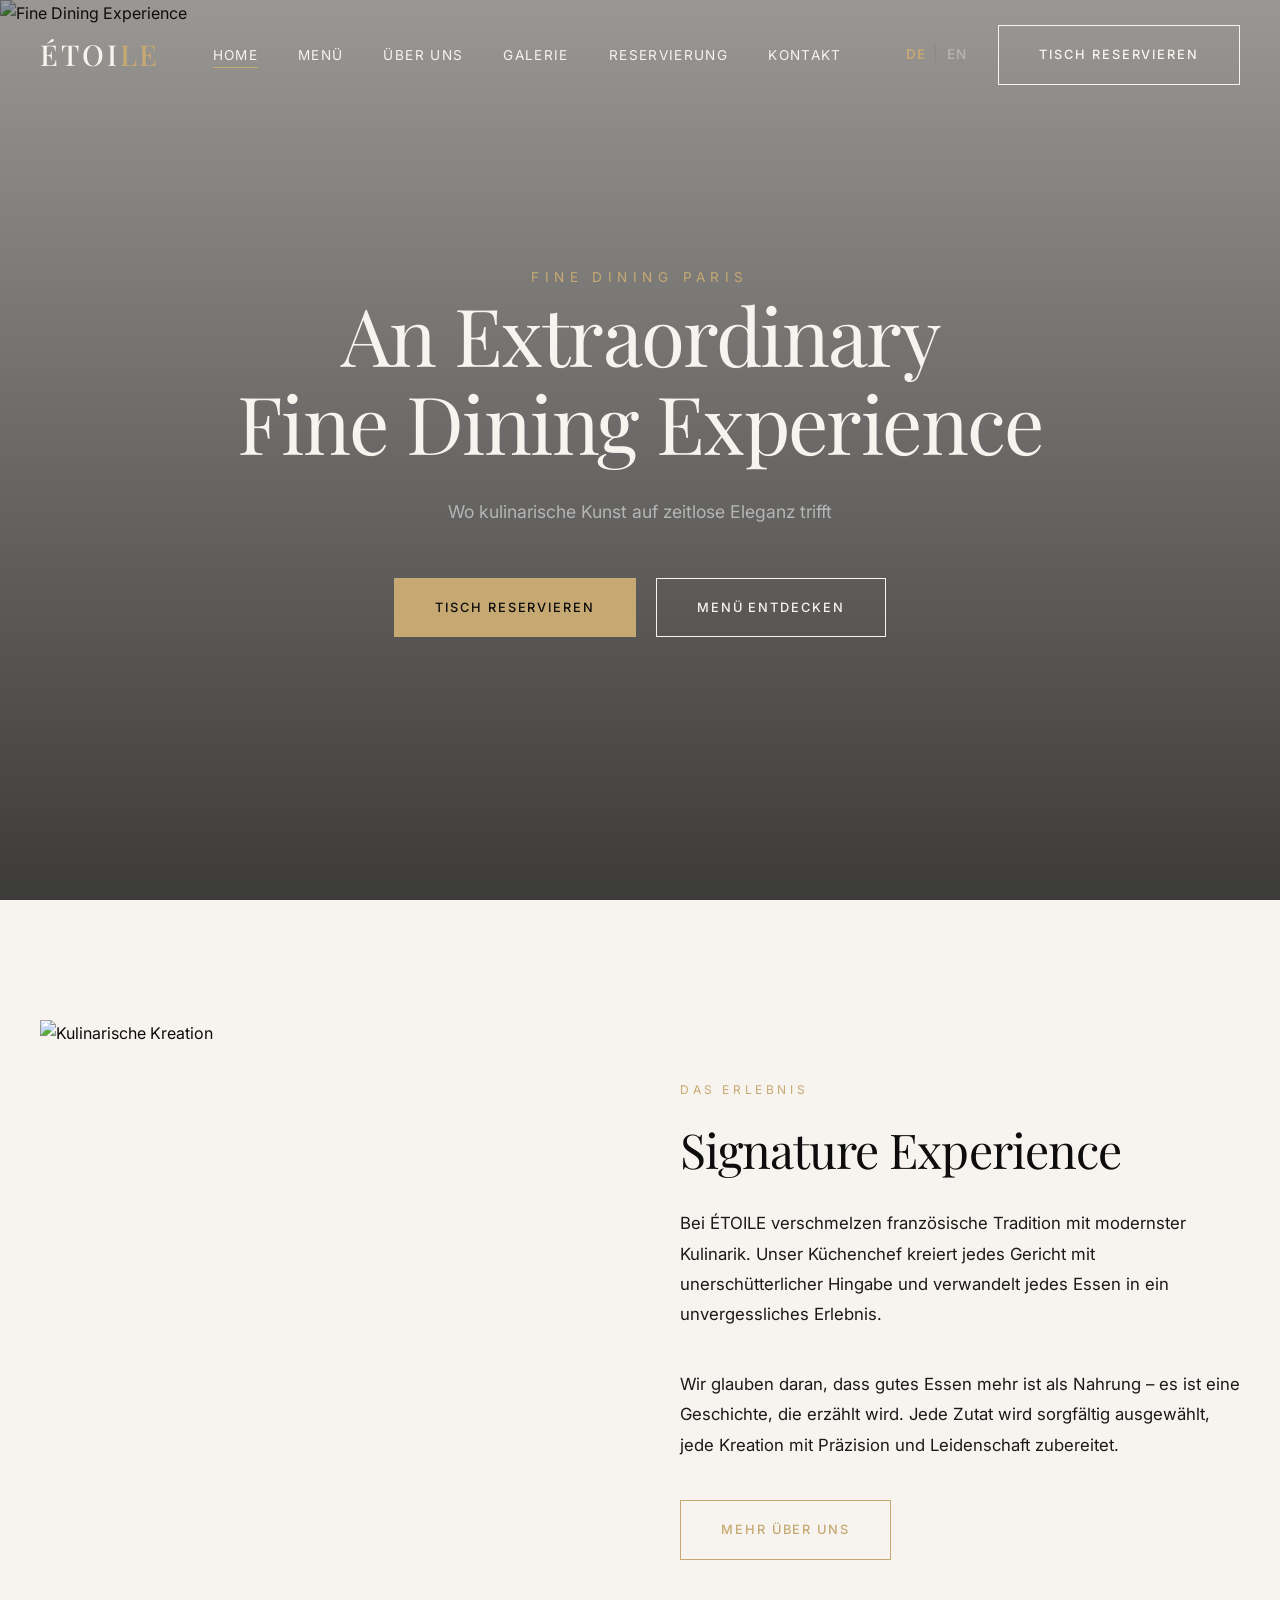
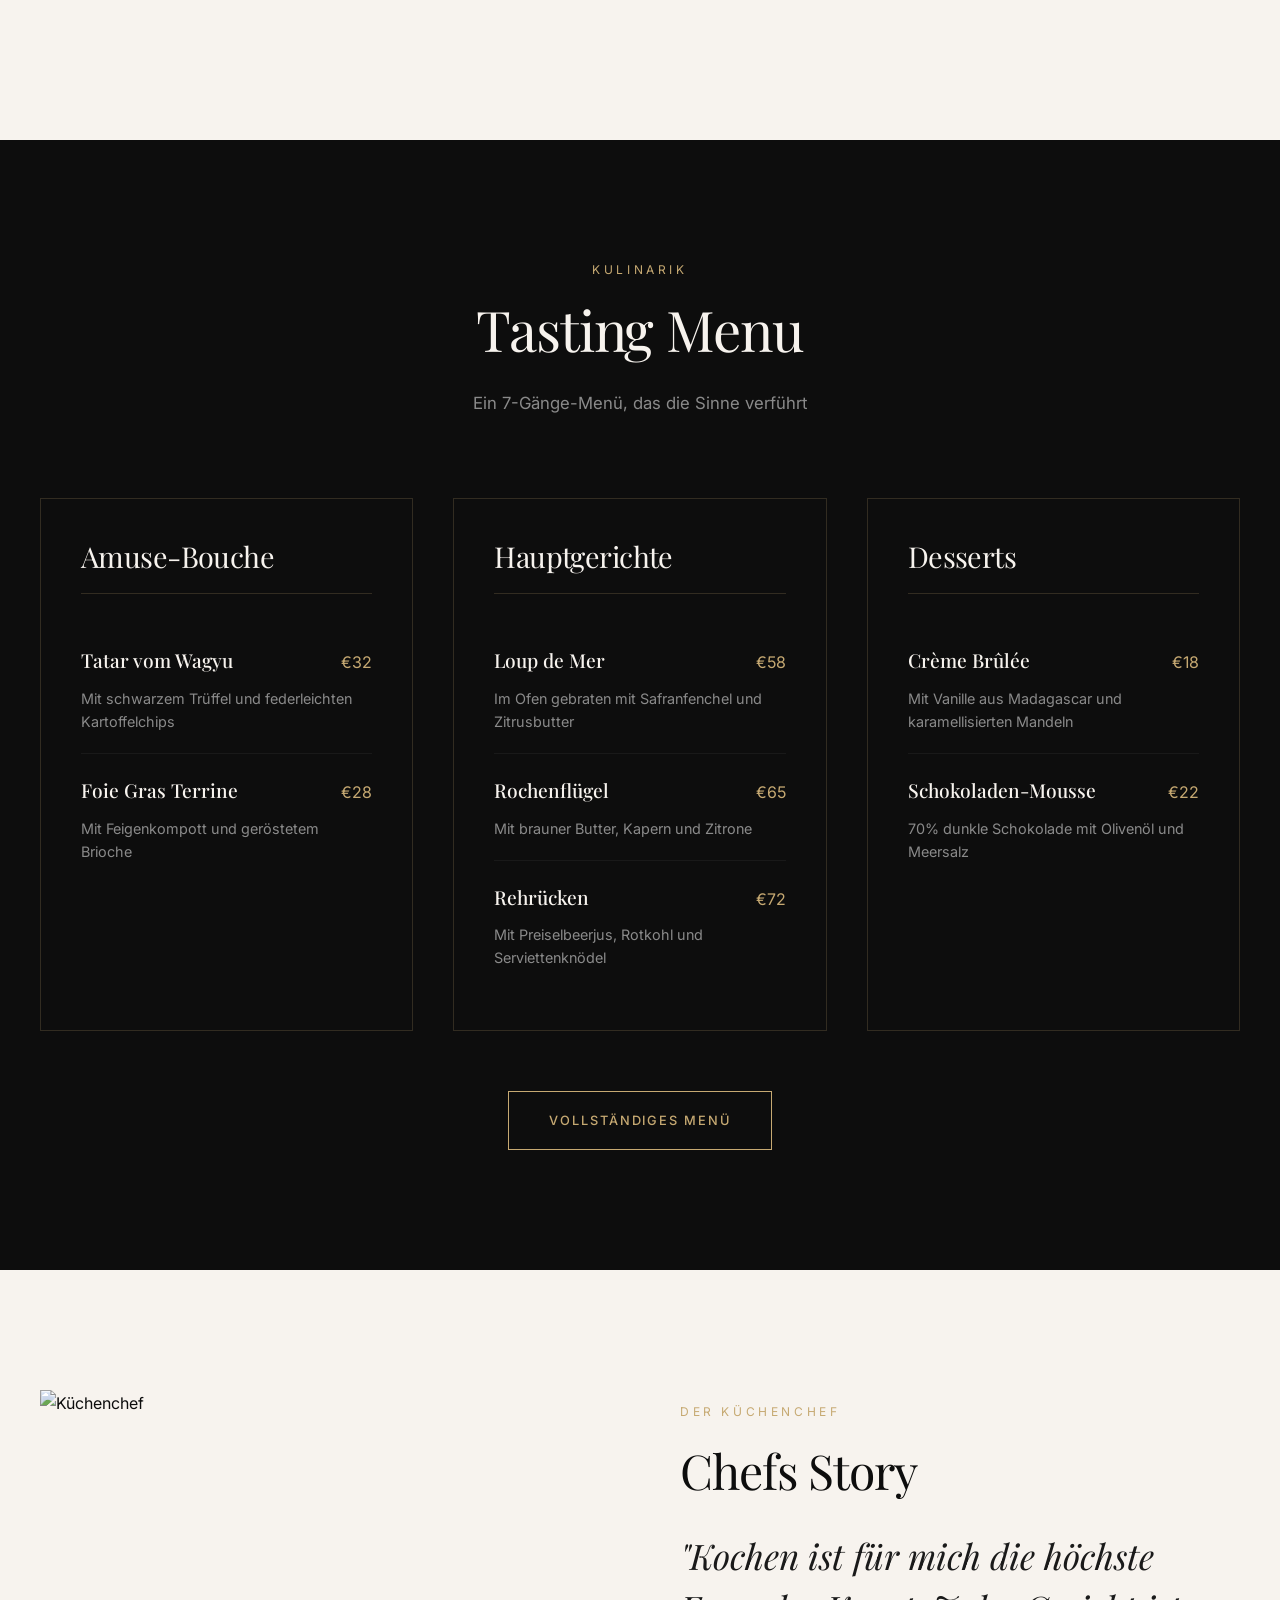
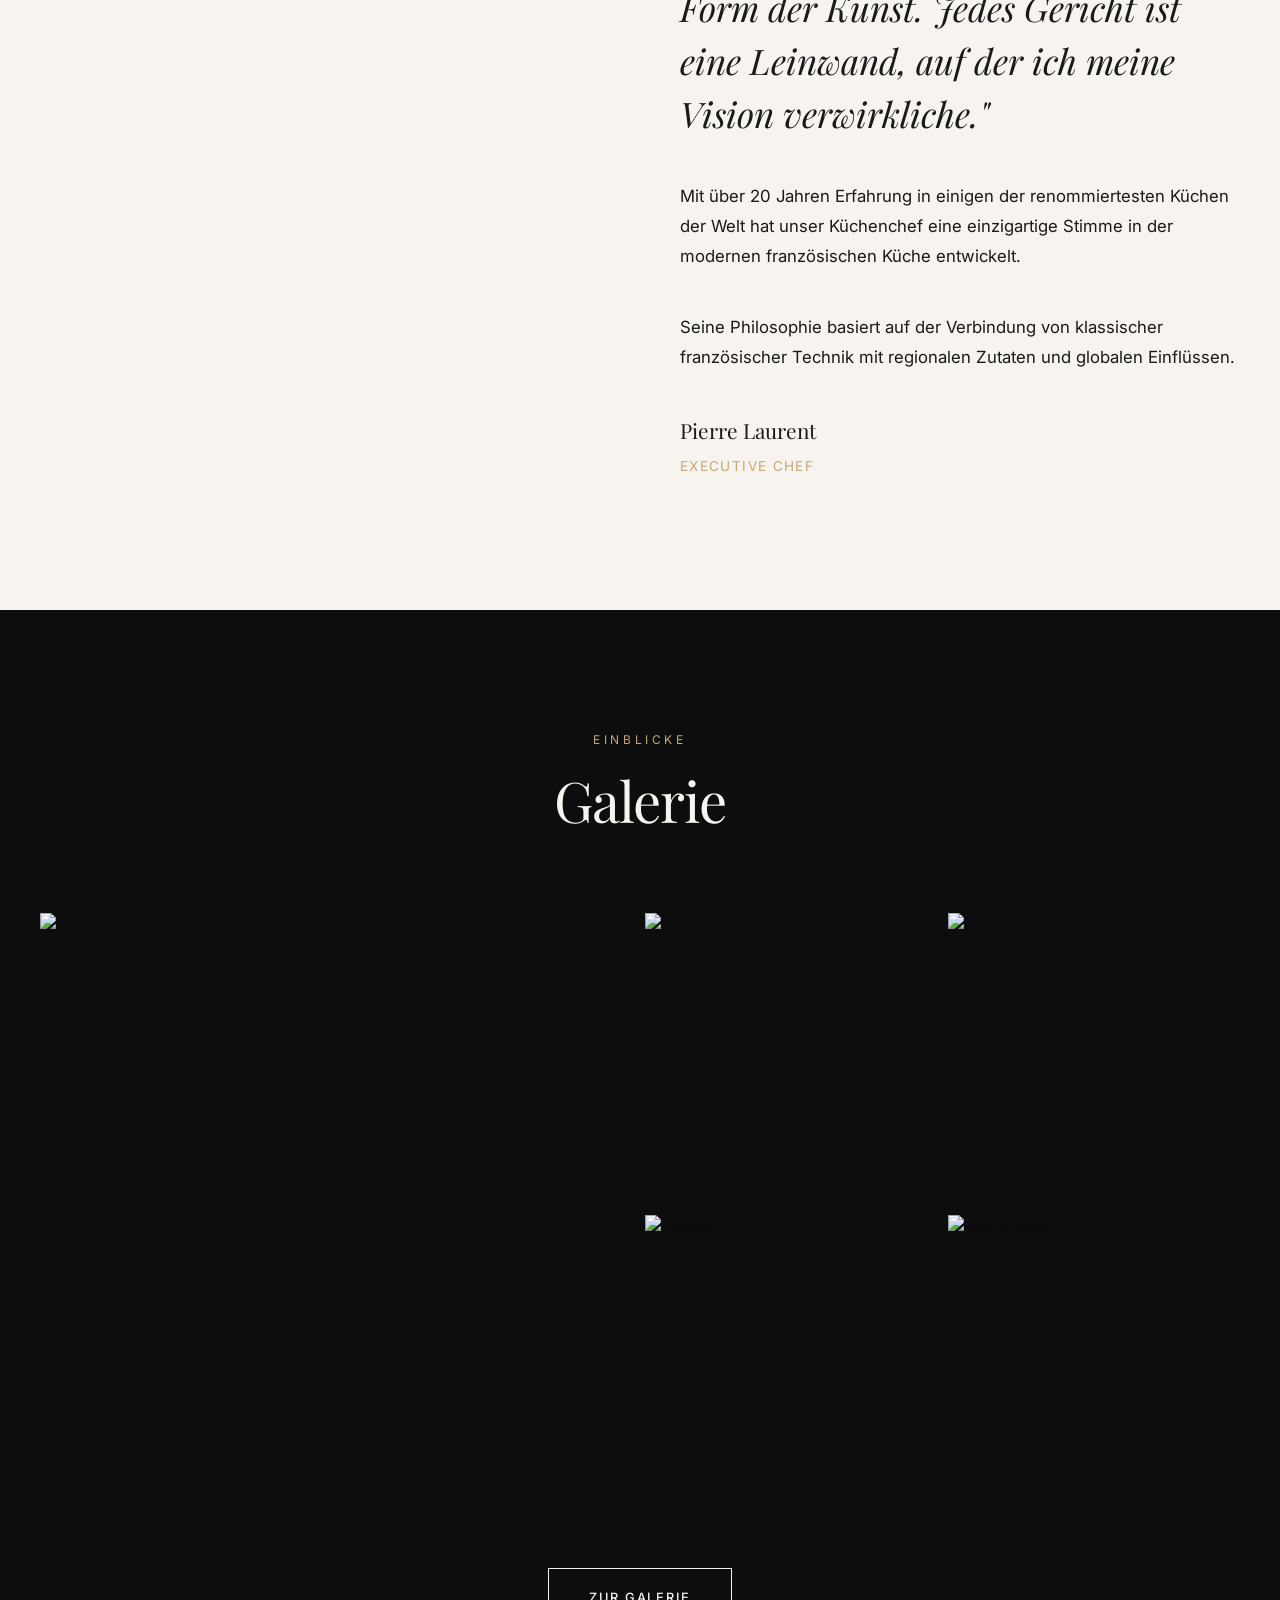
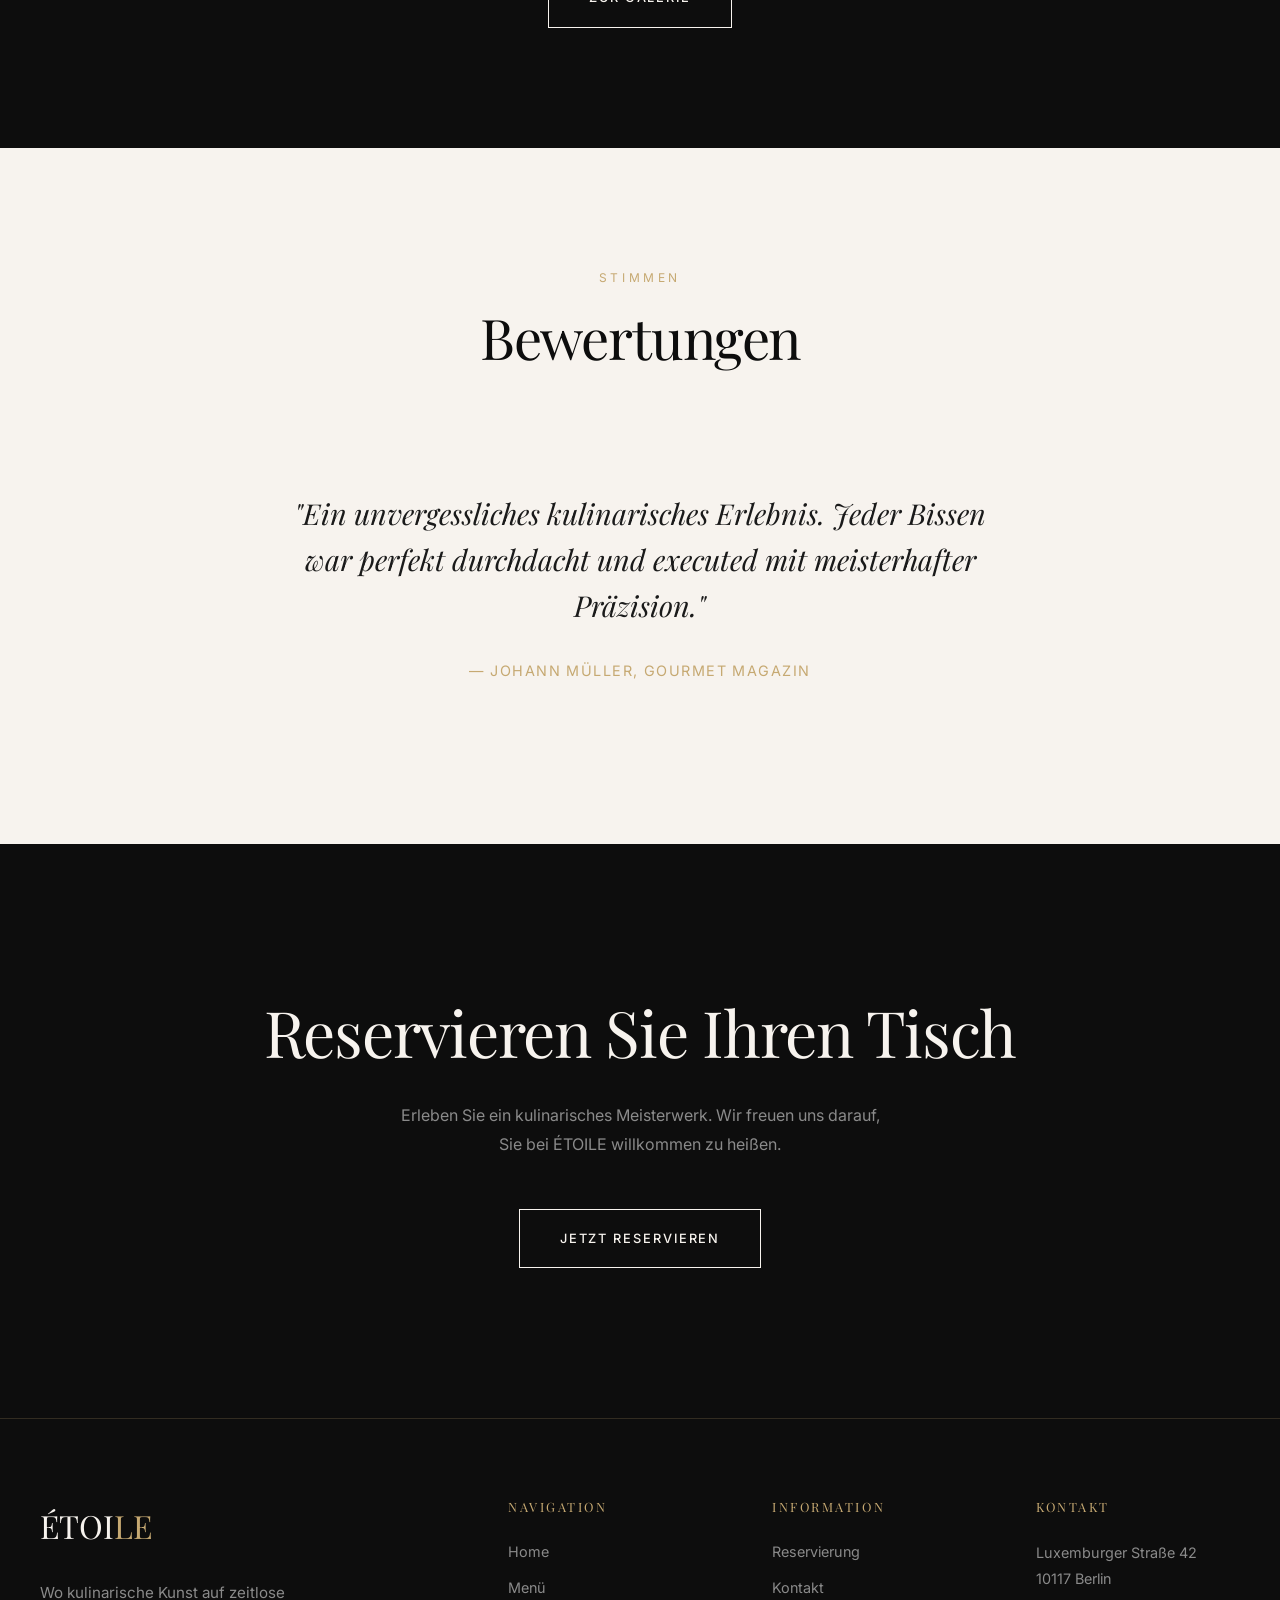
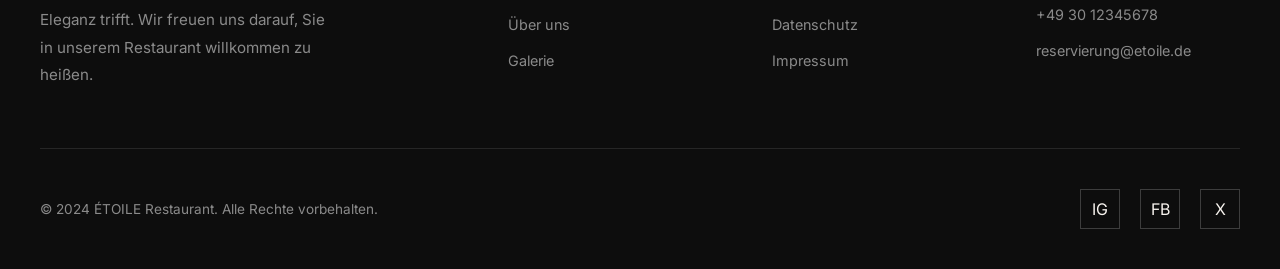
==== commit cc1e6432: "Revert "feat: Keyboard-Shortcuts für Sprache (D=Deutsch, E=English)" This reverts commit 0b62a958357" ====
--- a/index.html
+++ b/index.html
@@ -30,7 +30,6 @@
             <span class="lang-de active">DE</span>
             <span class="lang-sep">|</span>
             <span class="lang-en">EN</span>
-            <span class="lang-hint">(D/E)</span>
           </div>
           <a href="reservation.html" class="btn btn-outline-light" data-i18n="nav.reserve">Tisch reservieren</a>
           <button class="nav-toggle" aria-label="Menü öffnen">
--- a/css/style.css
+++ b/css/style.css
@@ -1352,11 +1352,4 @@
 
 .lang-switcher .lang-sep {
   color: var(--color-gray);
-}
-
-.lang-hint {
-  font-size: 0.7rem;
-  color: var(--color-gray);
-  margin-left: 4px;
-  opacity: 0.7;
 }
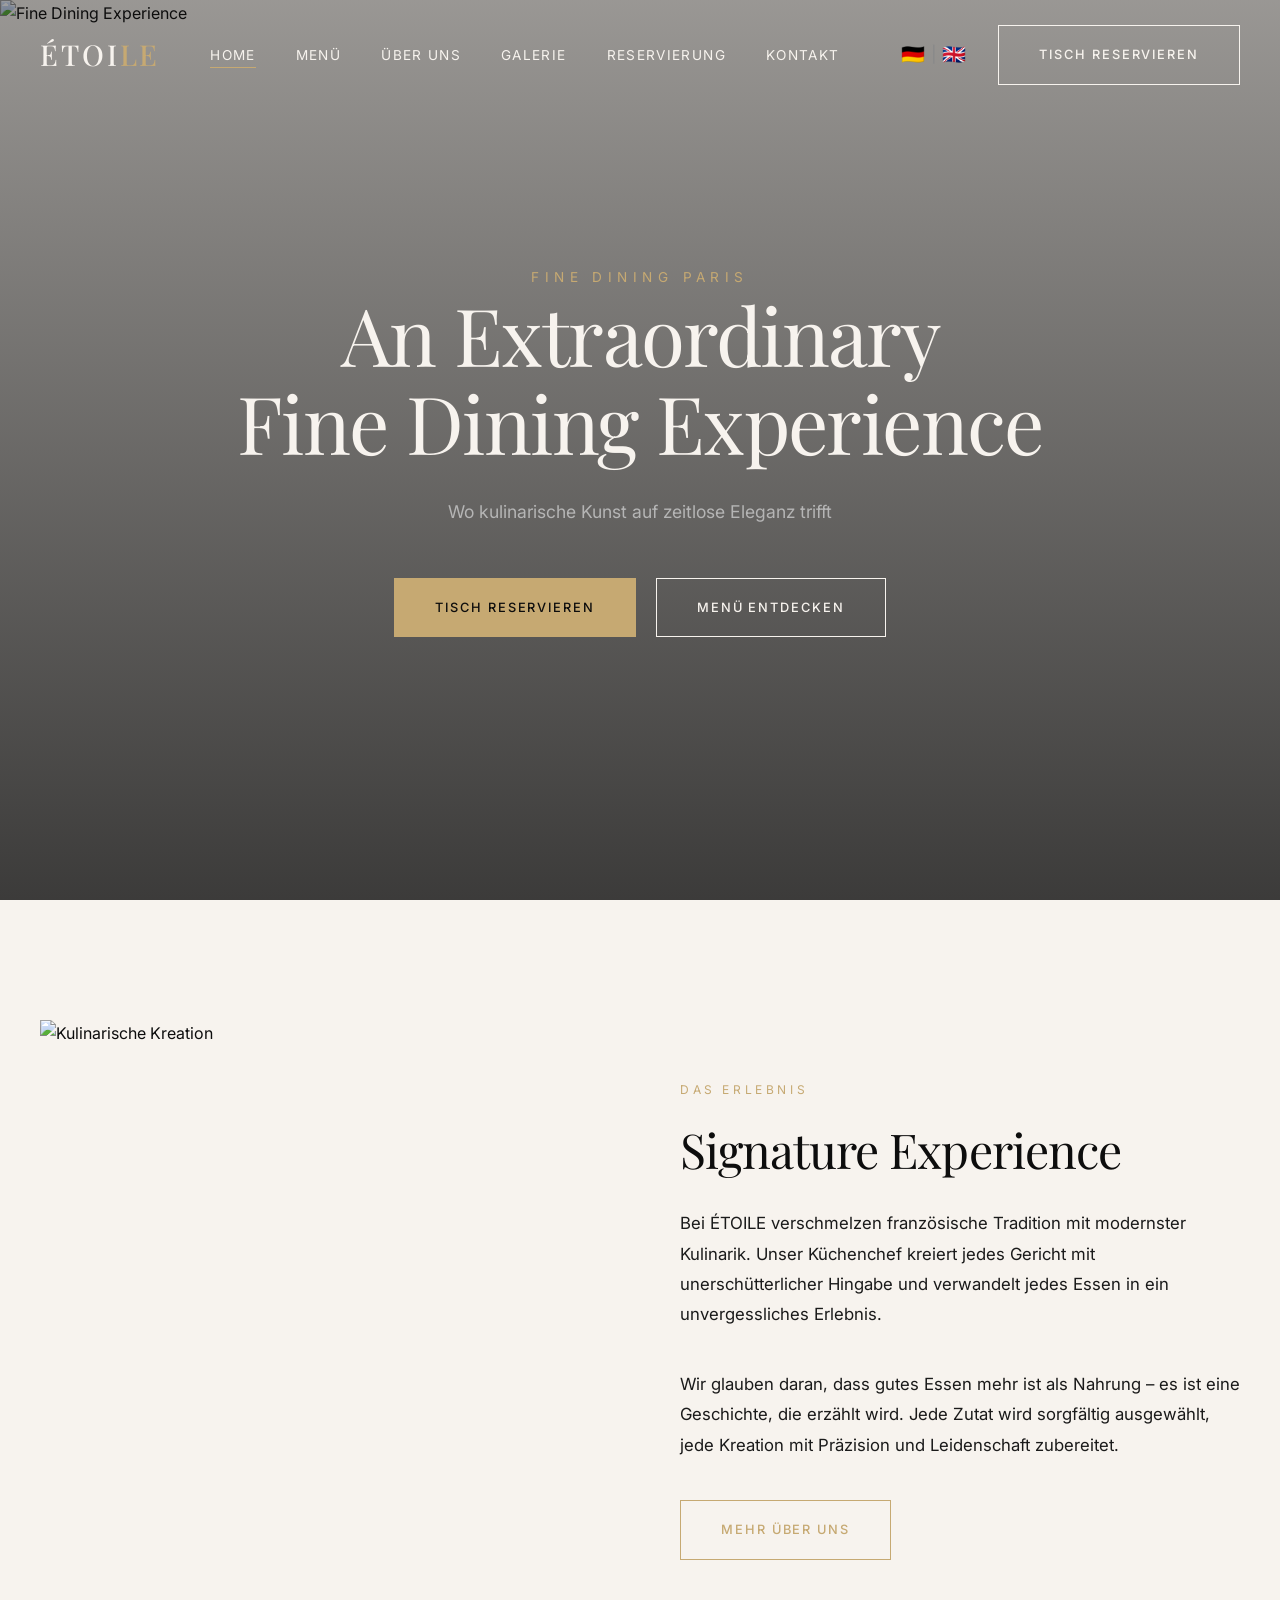
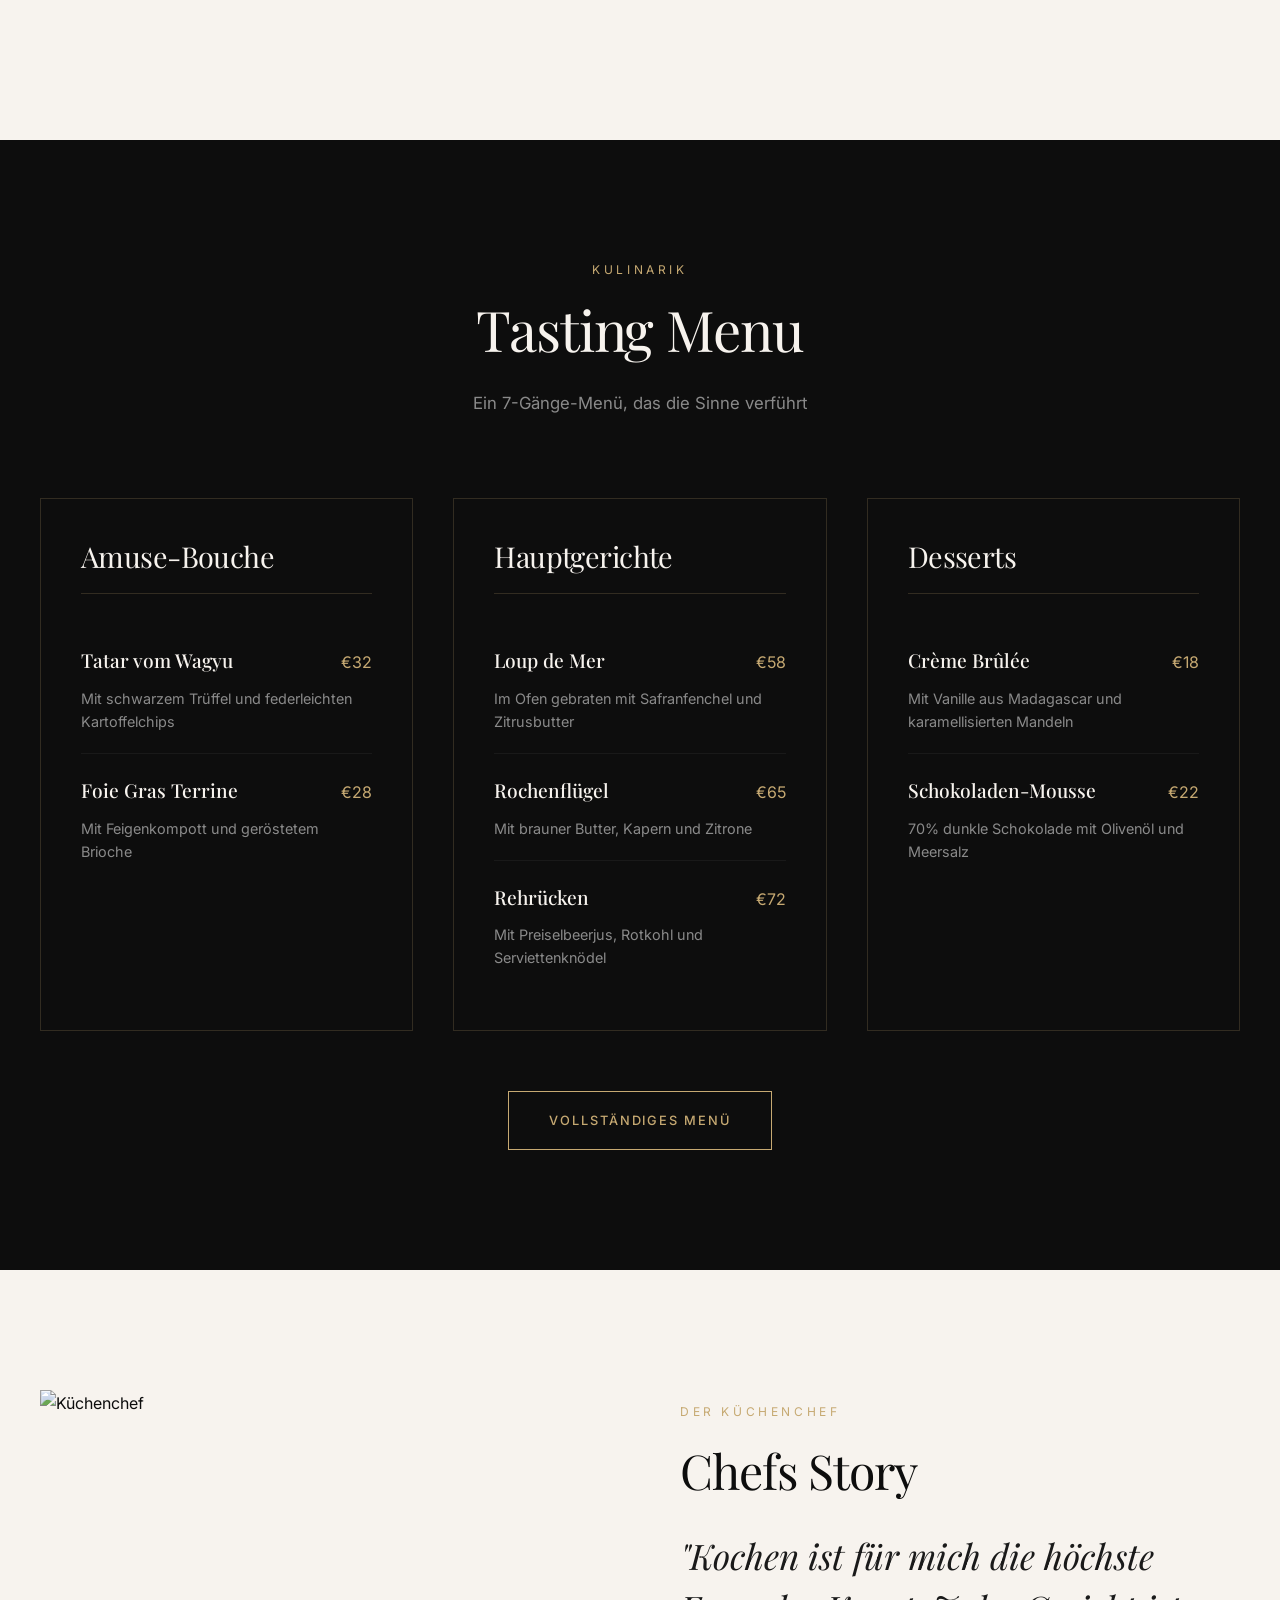
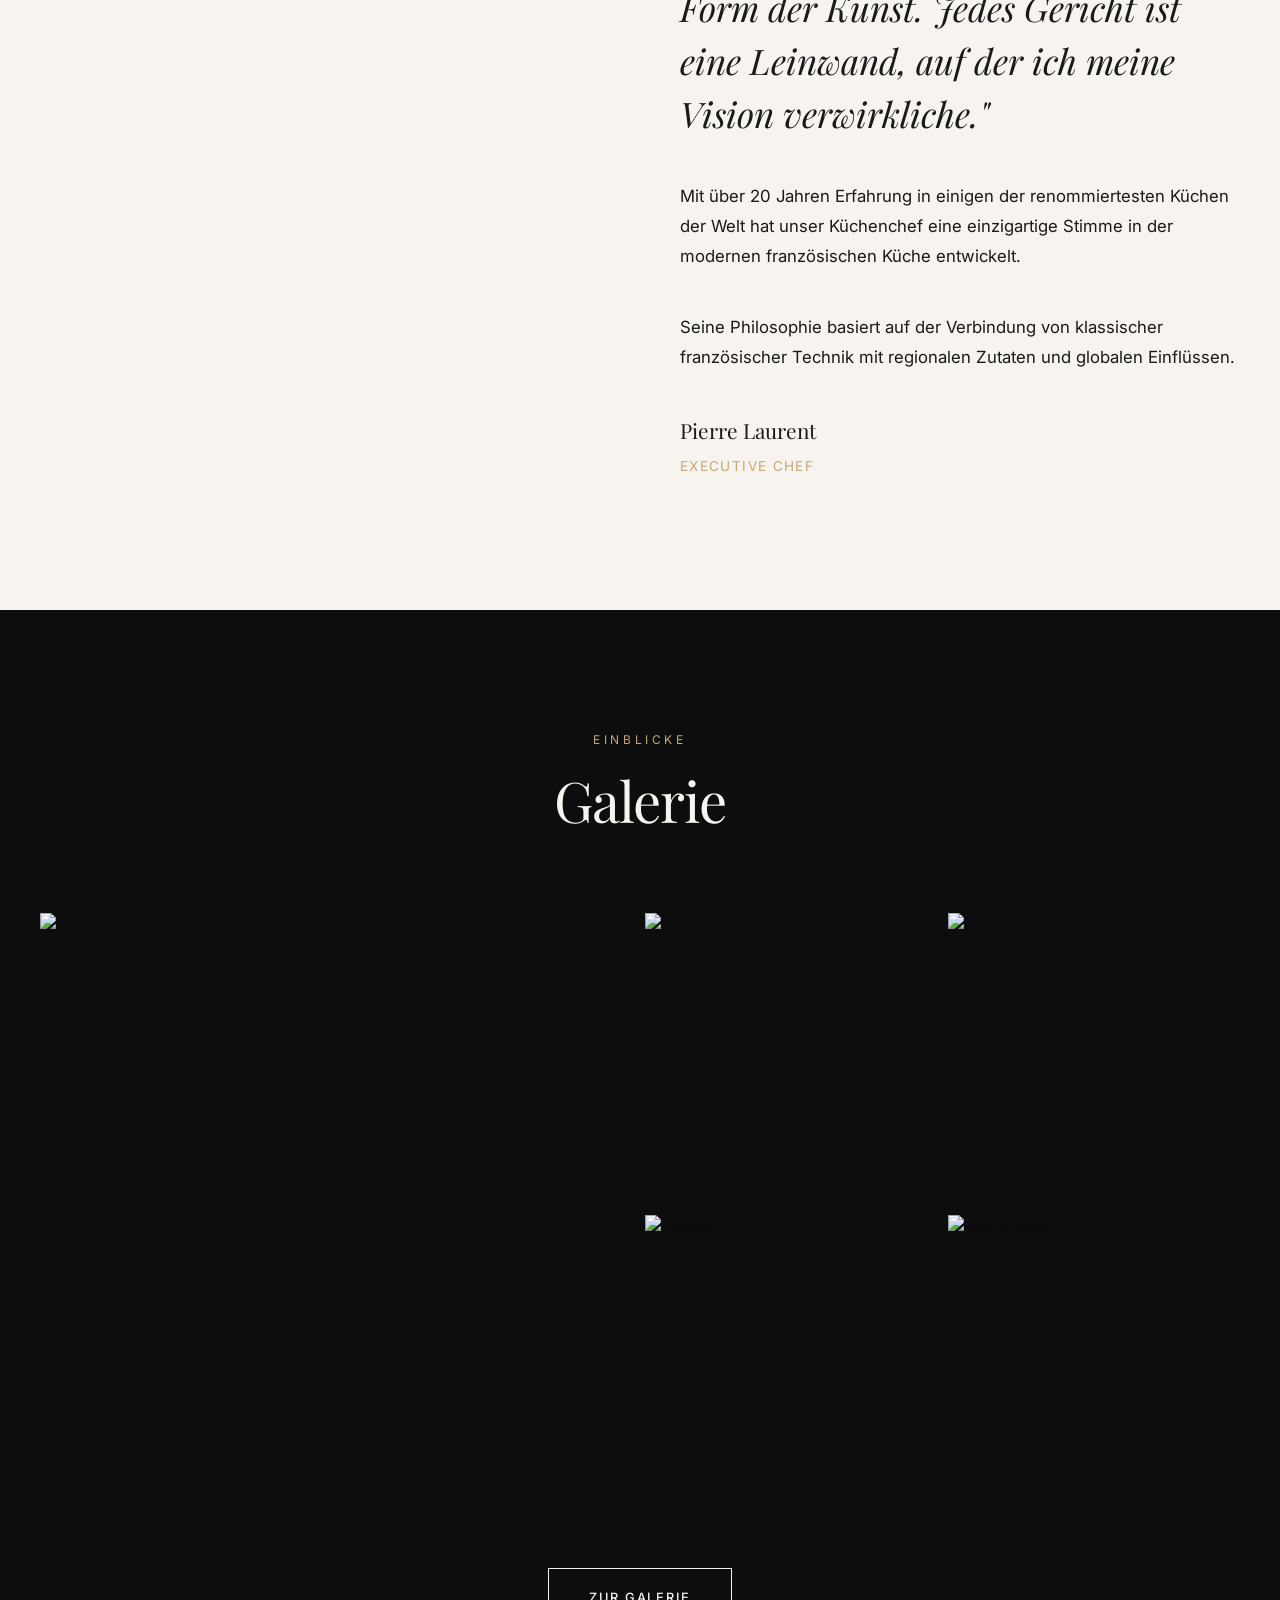
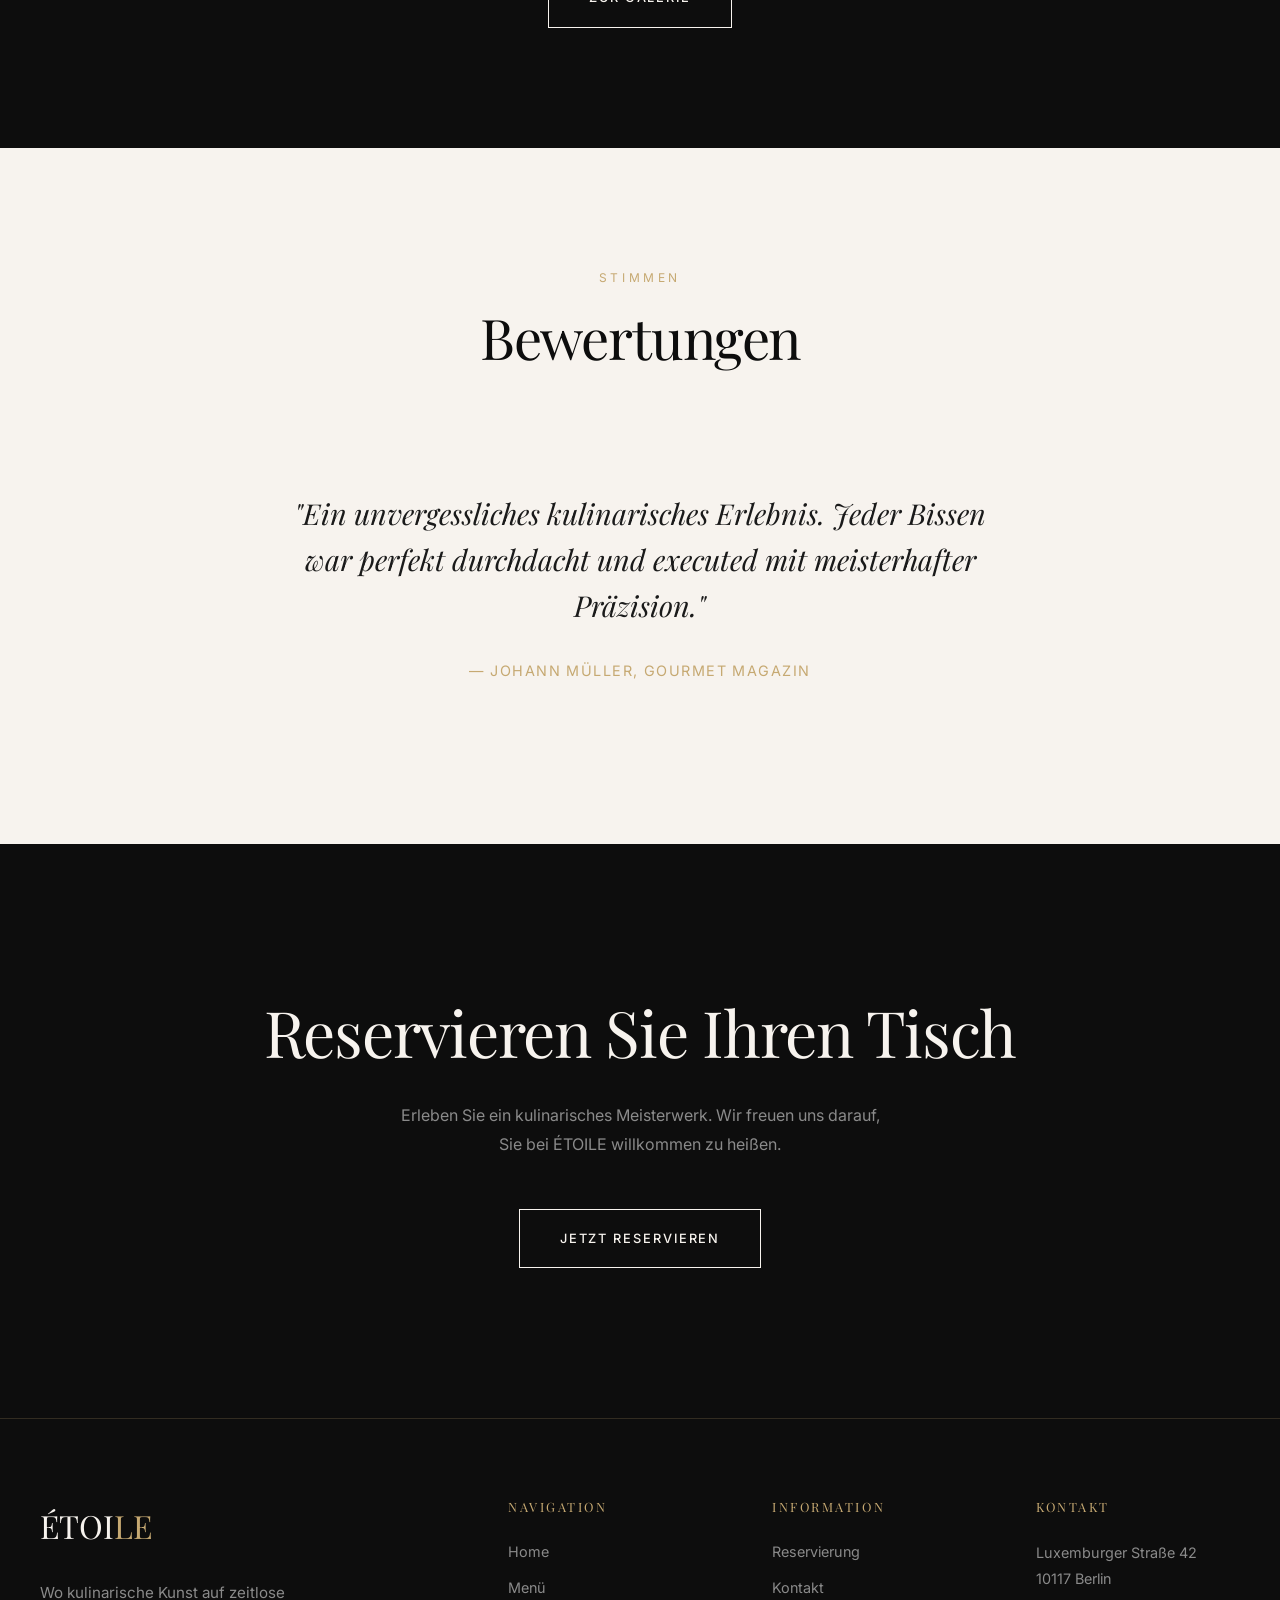
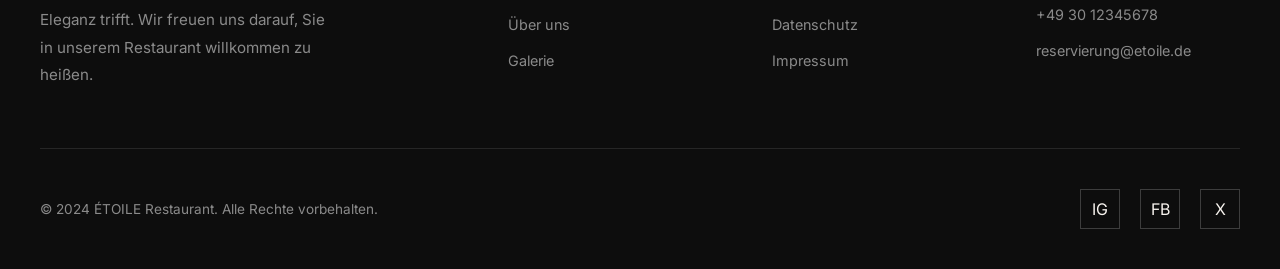
==== commit 2437ac52: "Sprachumschalter: Flaggen statt Text (DE→🇩🇪, EN→🇬🇧)" ====
--- a/index.html
+++ b/index.html
@@ -27,9 +27,9 @@
         </ul>
         <div class="nav-cta">
           <div id="lang-toggle" class="lang-switcher">
-            <span class="lang-de active">DE</span>
+            <span class="lang-de active" title="Deutsch">🇩🇪</span>
             <span class="lang-sep">|</span>
-            <span class="lang-en">EN</span>
+            <span class="lang-en" title="English">🇬🇧</span>
           </div>
           <a href="reservation.html" class="btn btn-outline-light" data-i18n="nav.reserve">Tisch reservieren</a>
           <button class="nav-toggle" aria-label="Menü öffnen">
--- a/css/style.css
+++ b/css/style.css
@@ -1323,12 +1323,11 @@
 .lang-switcher {
   display: flex;
   align-items: center;
-  gap: 8px;
+  gap: 6px;
   cursor: pointer;
   font-family: var(--font-body);
-  font-size: 0.85rem;
+  font-size: 1.2rem;
   font-weight: 500;
-  letter-spacing: 0.05em;
   padding: 8px 12px;
   border-radius: 4px;
   transition: background-color var(--transition-fast);
@@ -1341,7 +1340,13 @@
 .lang-switcher .lang-de,
 .lang-switcher .lang-en {
   color: var(--color-gray-light);
-  transition: color var(--transition-fast);
+  transition: color var(--transition-fast), transform var(--transition-fast);
+  line-height: 1;
+}
+
+.lang-switcher .lang-de:hover,
+.lang-switcher .lang-en:hover {
+  transform: scale(1.2);
 }
 
 .lang-switcher .lang-de.active,
@@ -1352,4 +1357,5 @@
 
 .lang-switcher .lang-sep {
   color: var(--color-gray);
+  font-size: 1rem;
 }
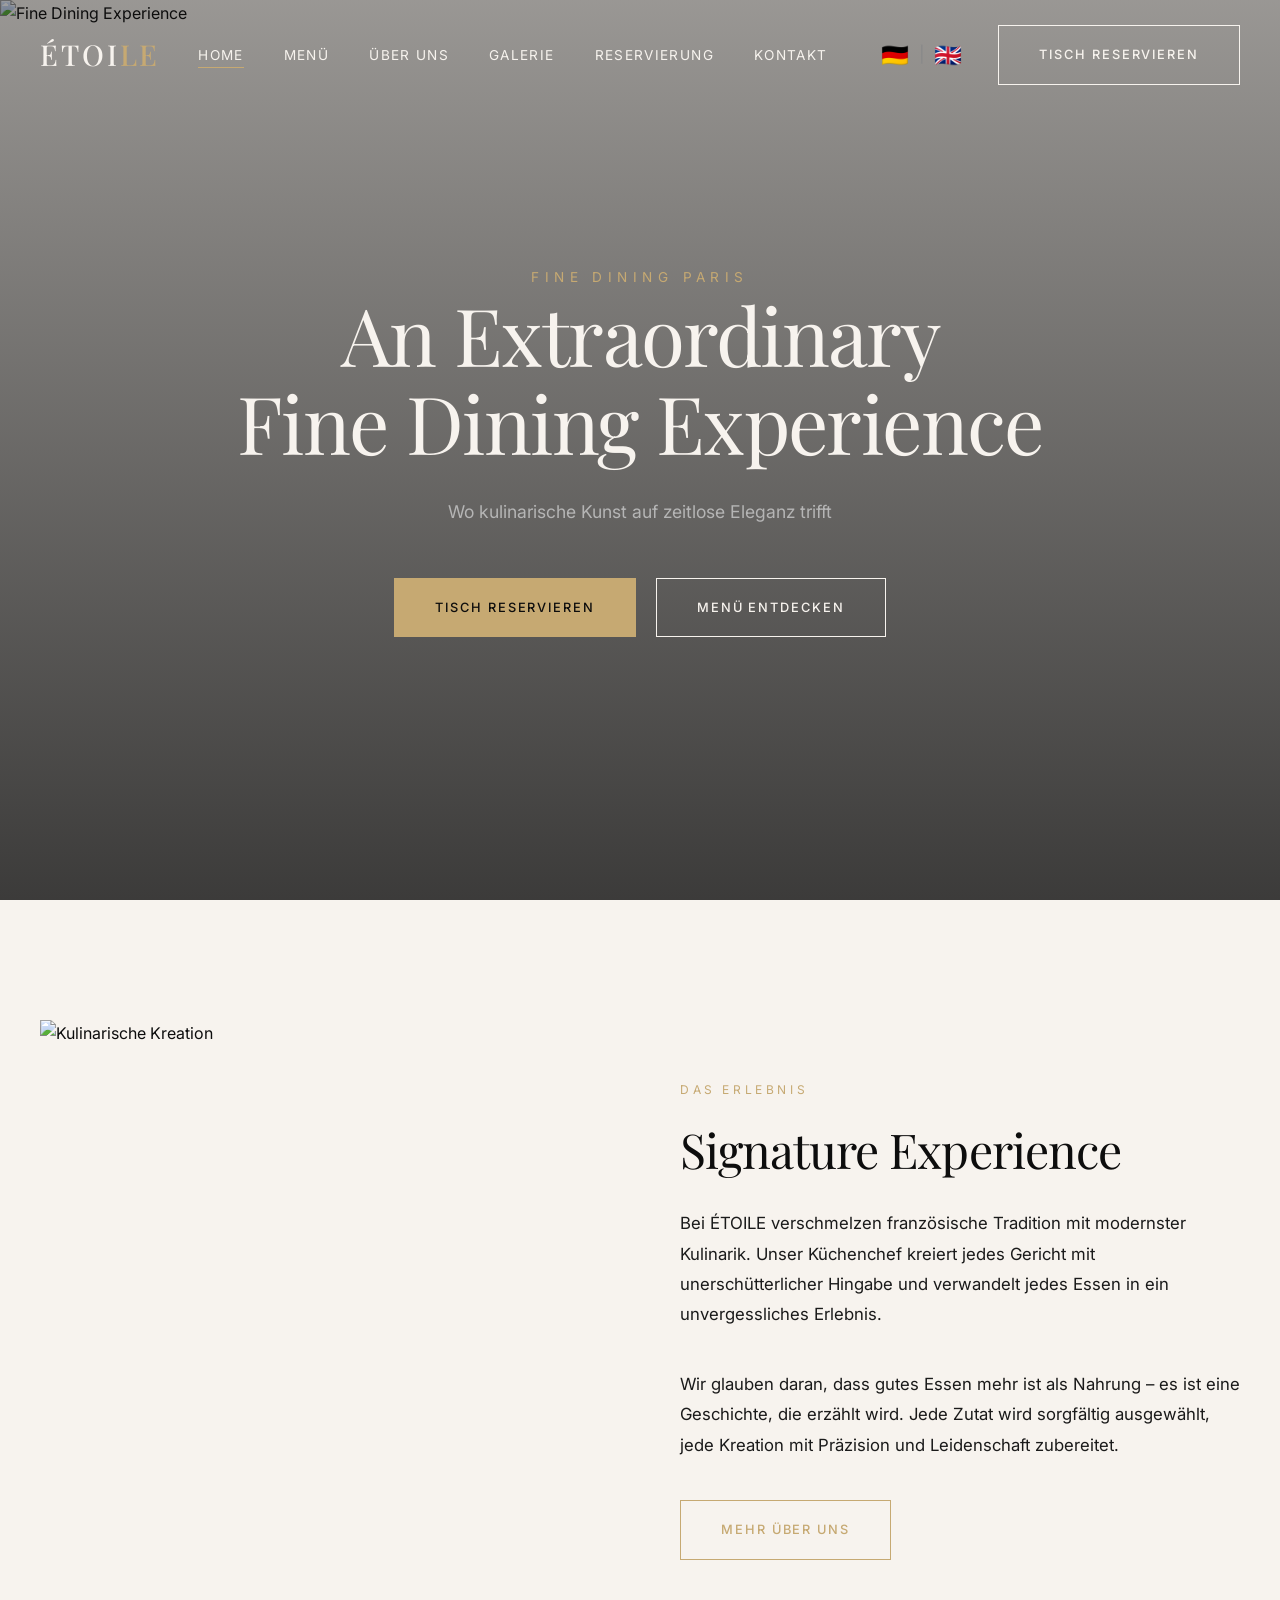
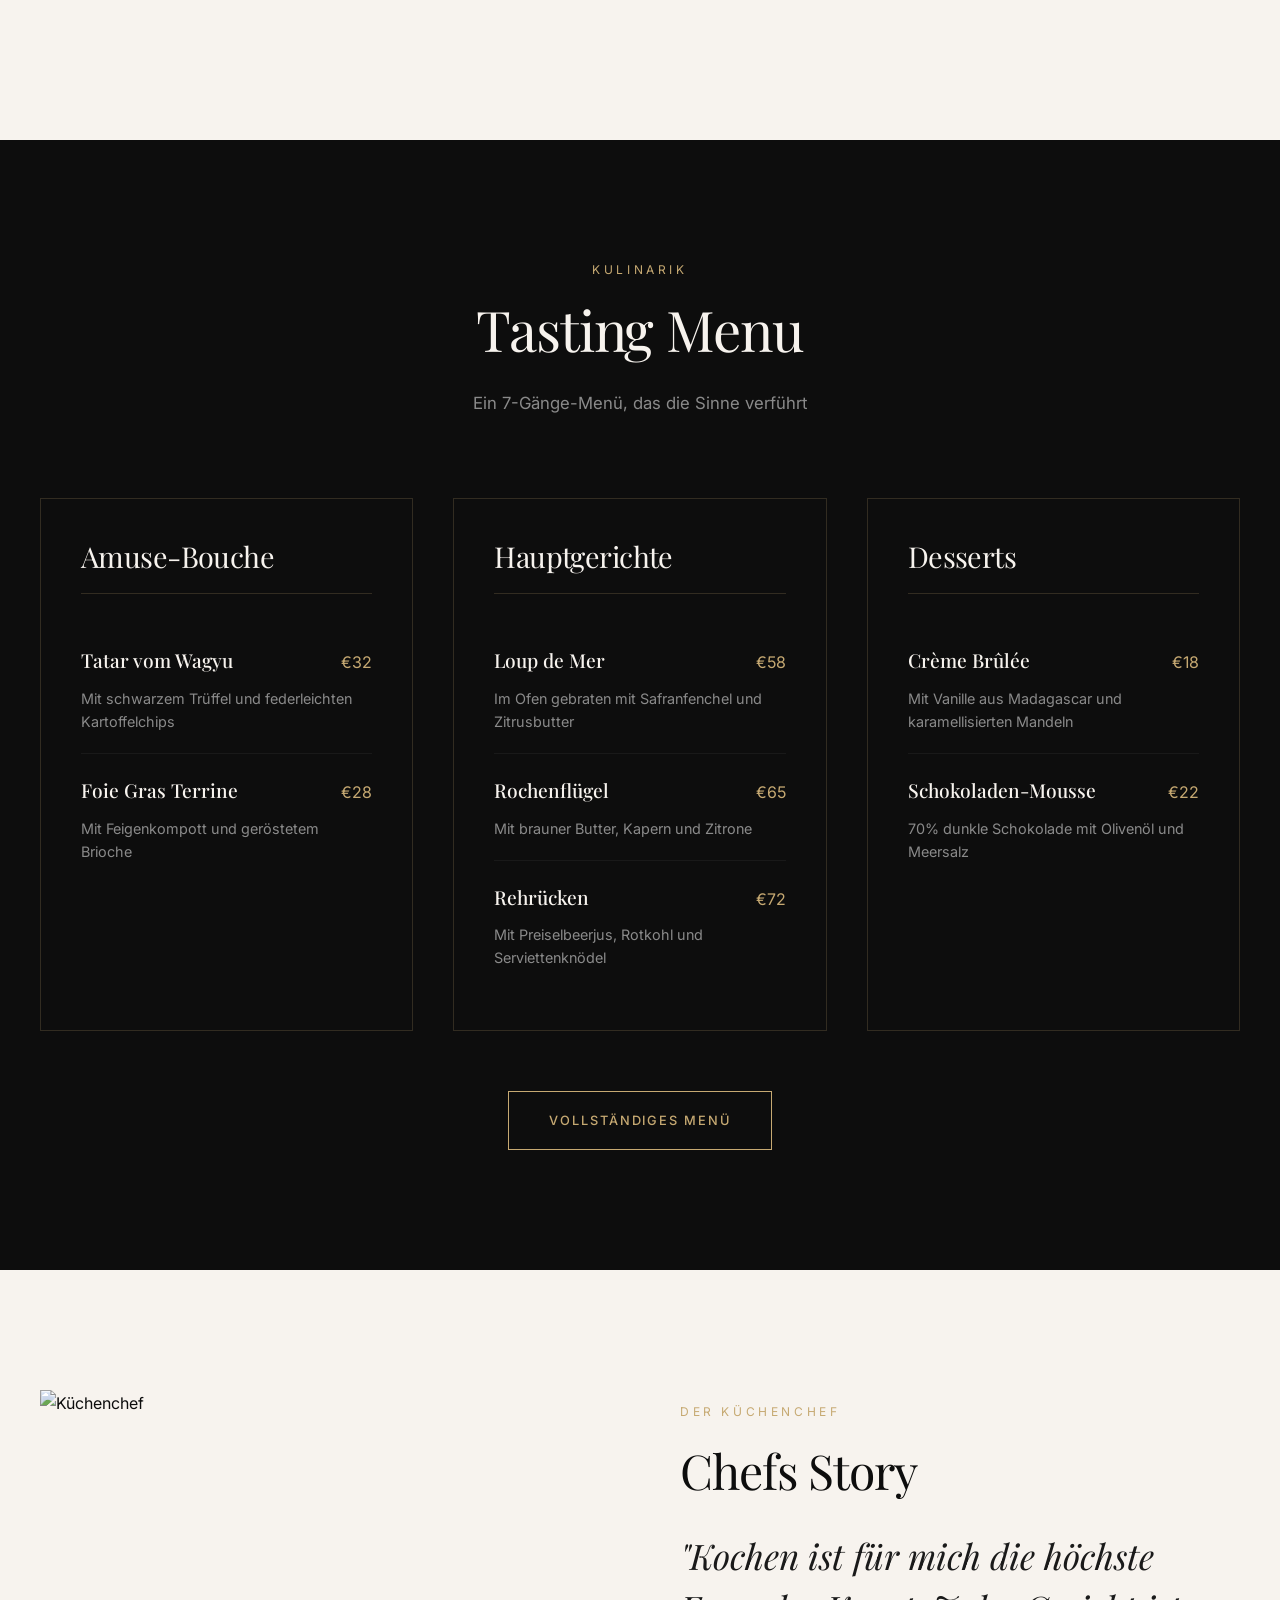
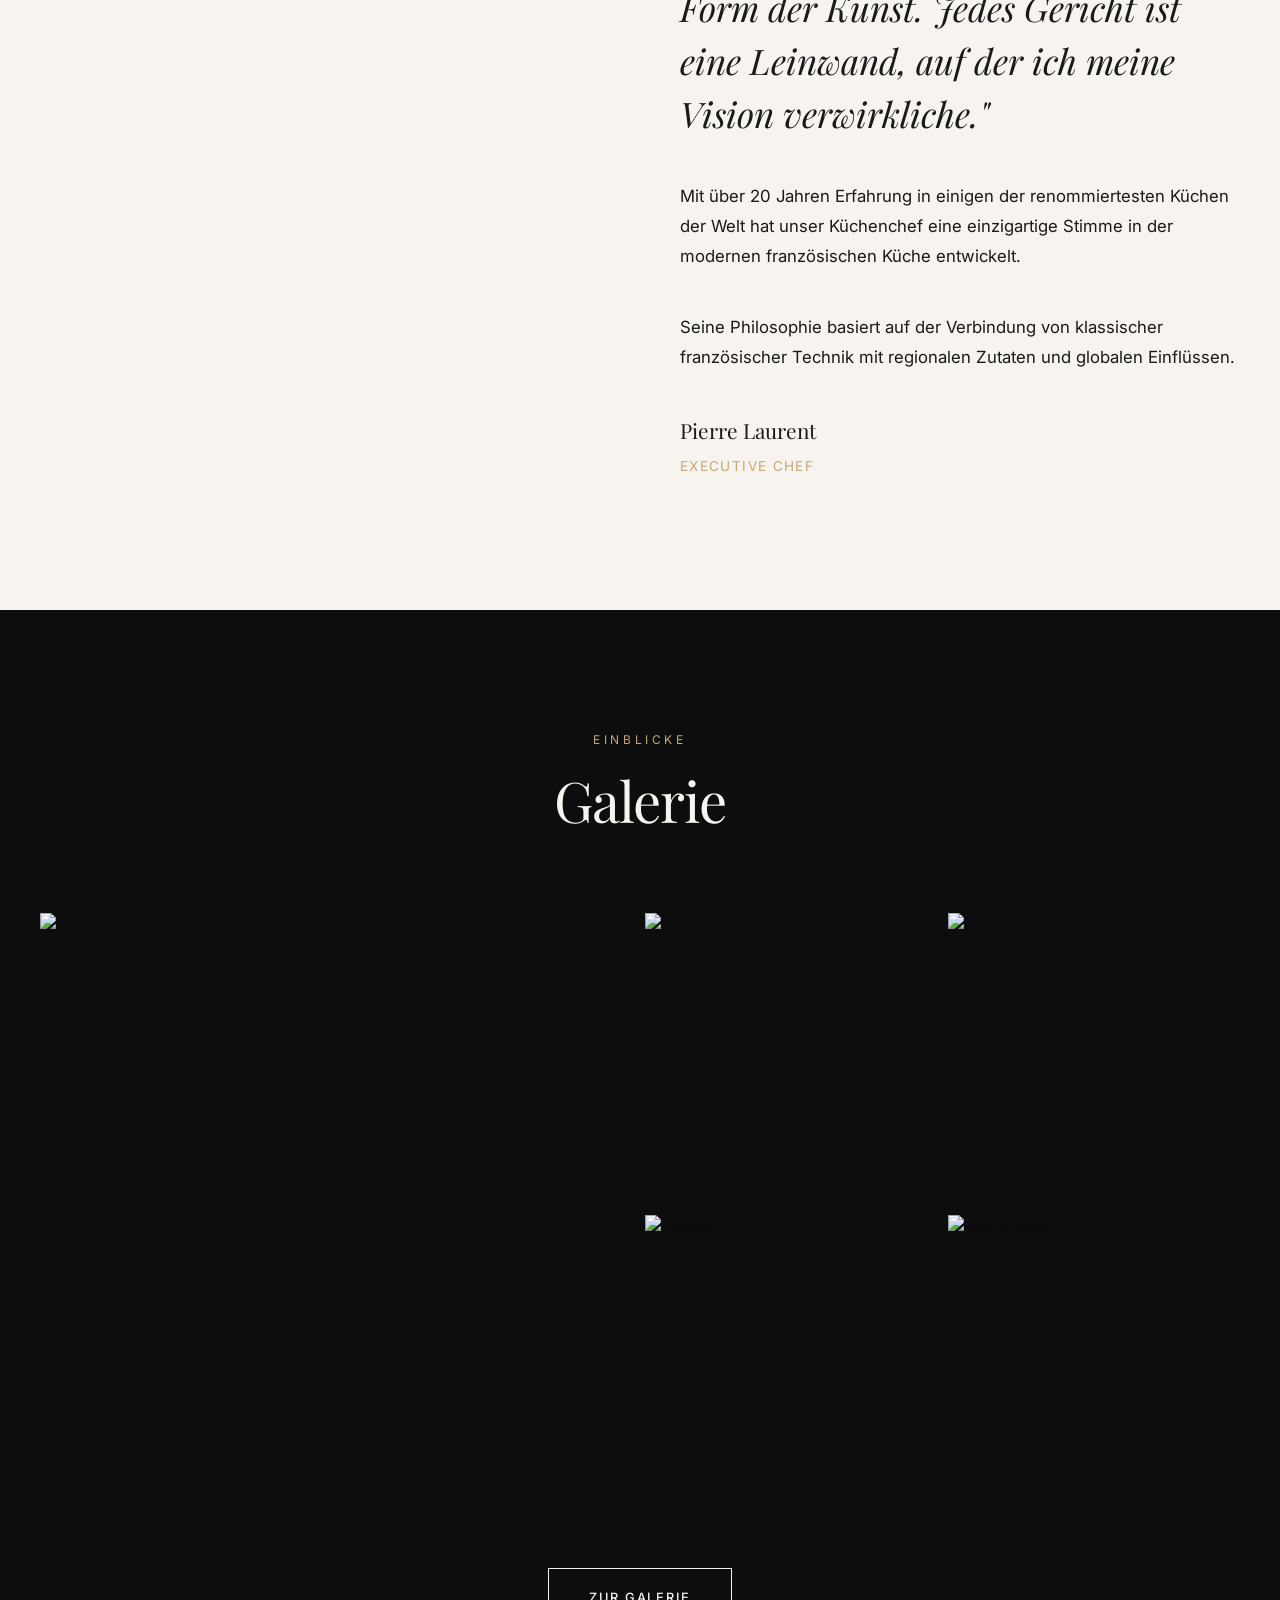
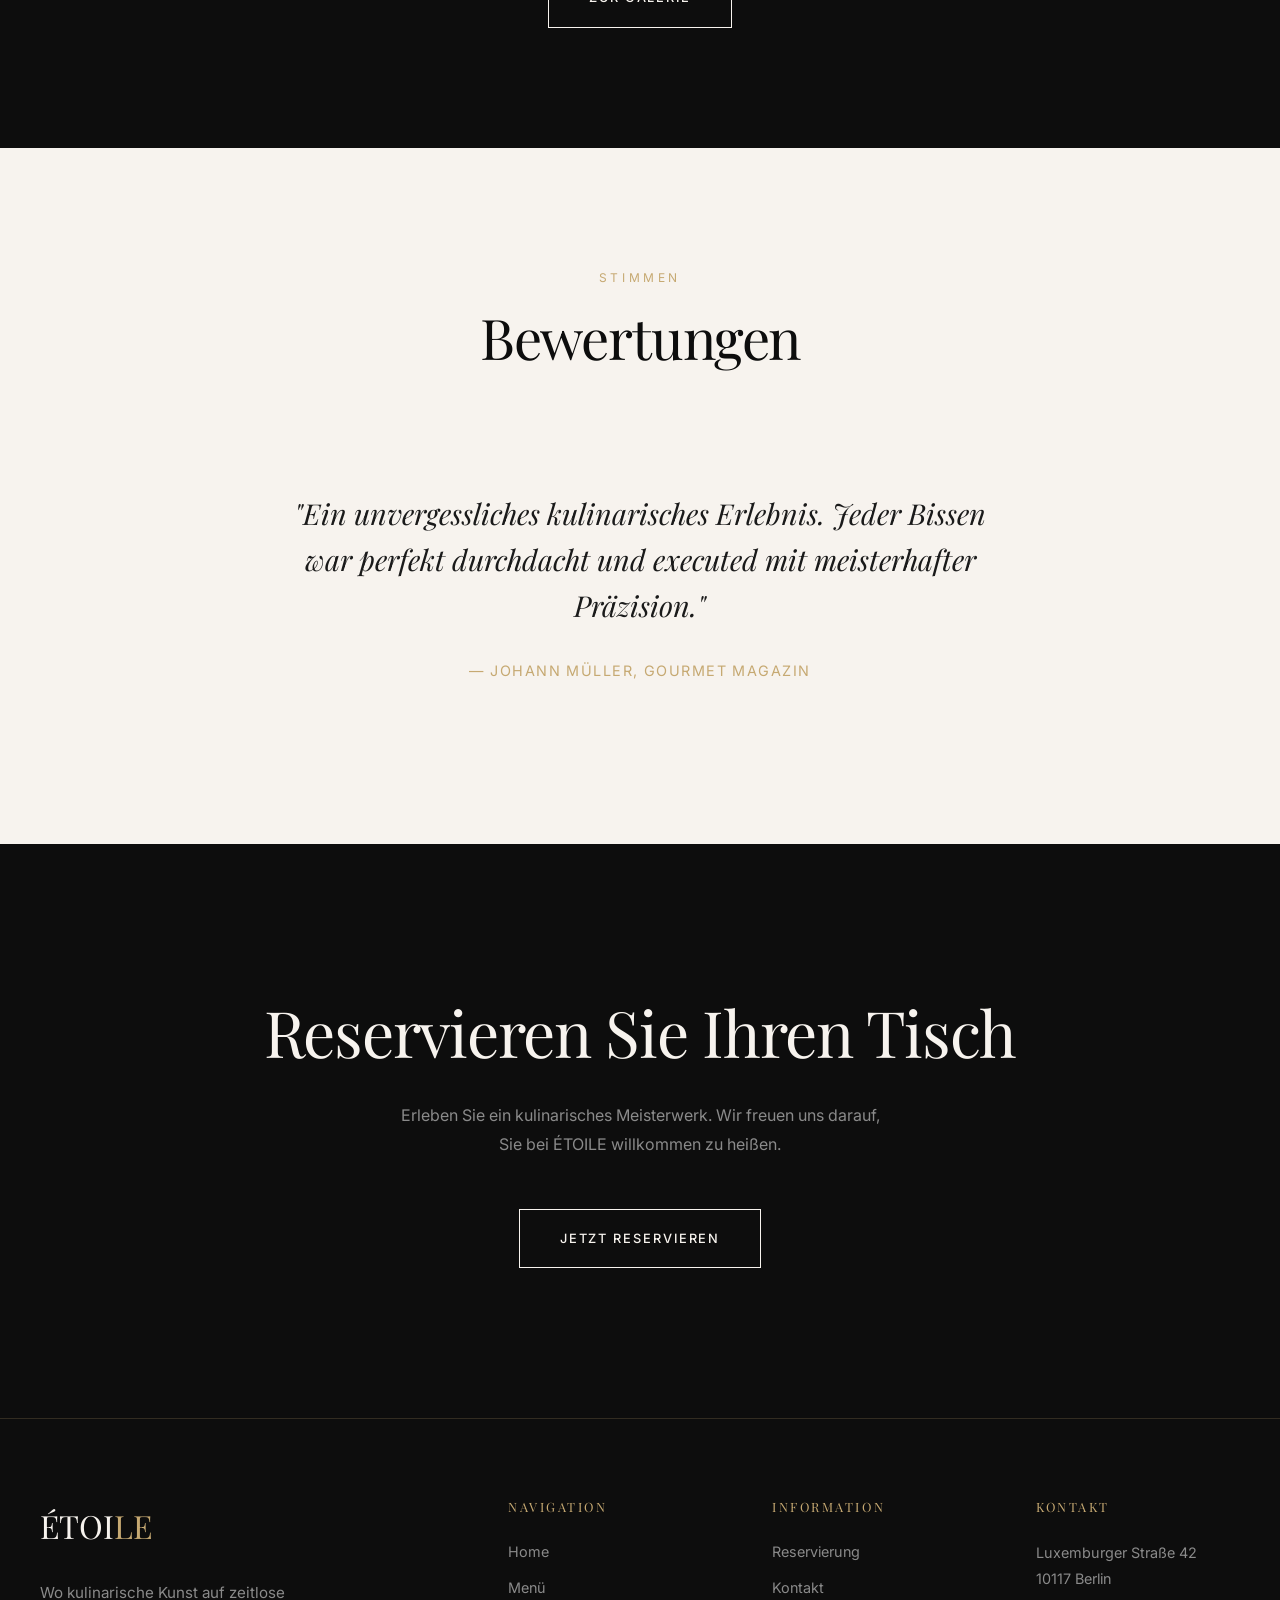
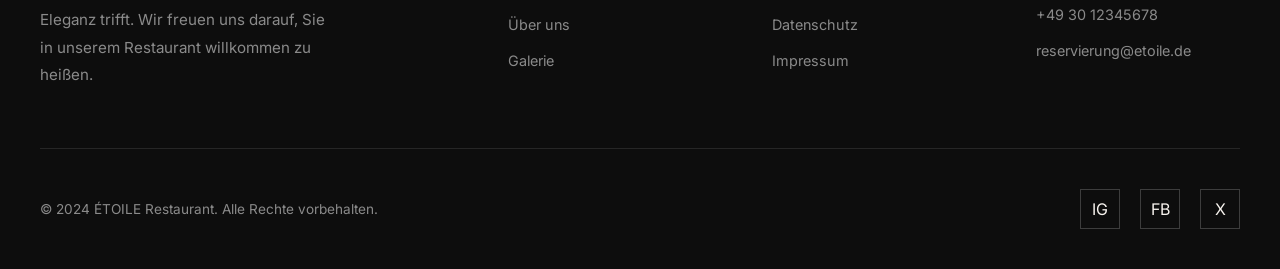
==== commit b6afa6cf: "Flaggen-Sprachumschalter: Vertauschte Funktionen (🇩🇪→EN, 🇬🇧→DE) + Desktop-Styling" ====
--- a/index.html
+++ b/index.html
@@ -27,9 +27,9 @@
         </ul>
         <div class="nav-cta">
           <div id="lang-toggle" class="lang-switcher">
-            <span class="lang-de active" title="Deutsch">🇩🇪</span>
+            <span class="lang-de" data-lang="en" title="English">🇩🇪</span>
             <span class="lang-sep">|</span>
-            <span class="lang-en" title="English">🇬🇧</span>
+            <span class="lang-en" data-lang="de" title="Deutsch">🇬🇧</span>
           </div>
           <a href="reservation.html" class="btn btn-outline-light" data-i18n="nav.reserve">Tisch reservieren</a>
           <button class="nav-toggle" aria-label="Menü öffnen">
--- a/css/style.css
+++ b/css/style.css
@@ -1326,7 +1326,7 @@
   gap: 6px;
   cursor: pointer;
   font-family: var(--font-body);
-  font-size: 1.2rem;
+  font-size: 1.4rem;
   font-weight: 500;
   padding: 8px 12px;
   border-radius: 4px;
@@ -1342,11 +1342,15 @@
   color: var(--color-gray-light);
   transition: color var(--transition-fast), transform var(--transition-fast);
   line-height: 1;
+  cursor: pointer;
+  padding: 2px 4px;
+  border-radius: 4px;
 }
 
 .lang-switcher .lang-de:hover,
 .lang-switcher .lang-en:hover {
   transform: scale(1.2);
+  background-color: rgba(255, 255, 255, 0.15);
 }
 
 .lang-switcher .lang-de.active,
